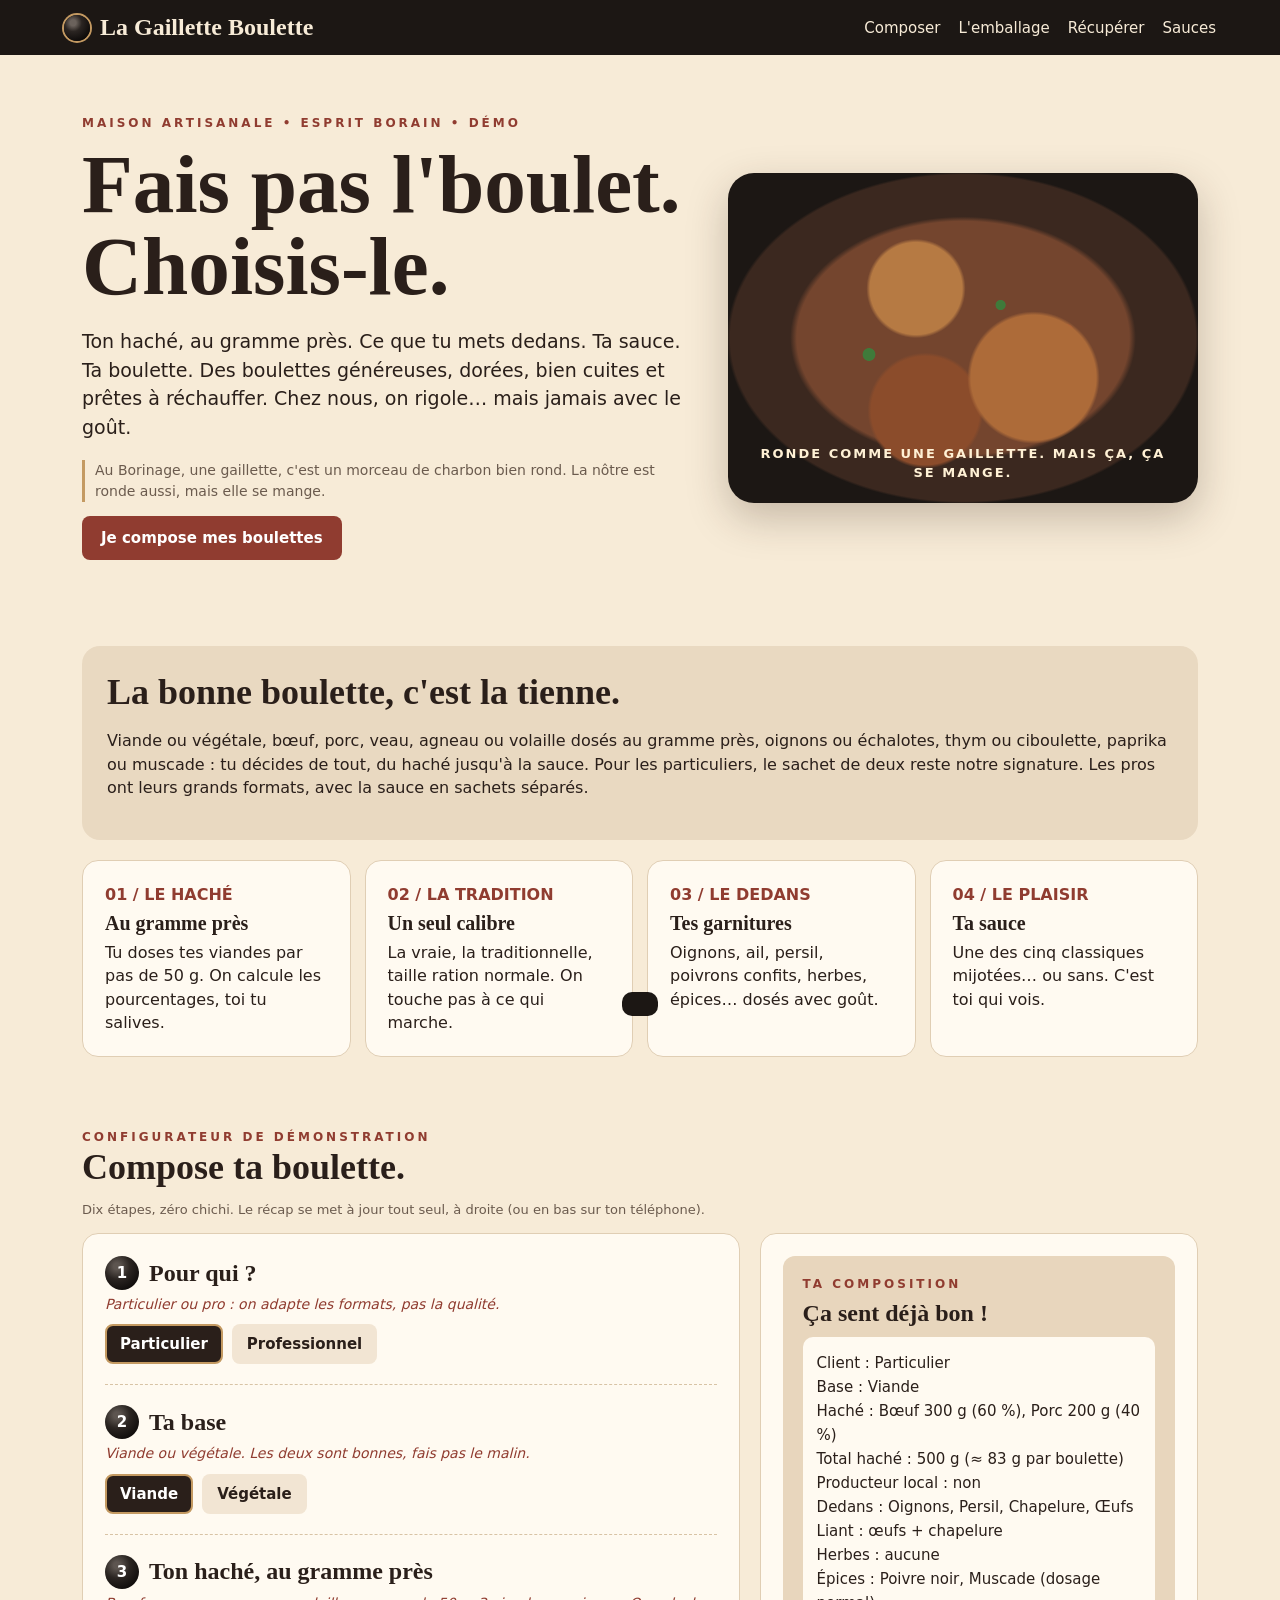
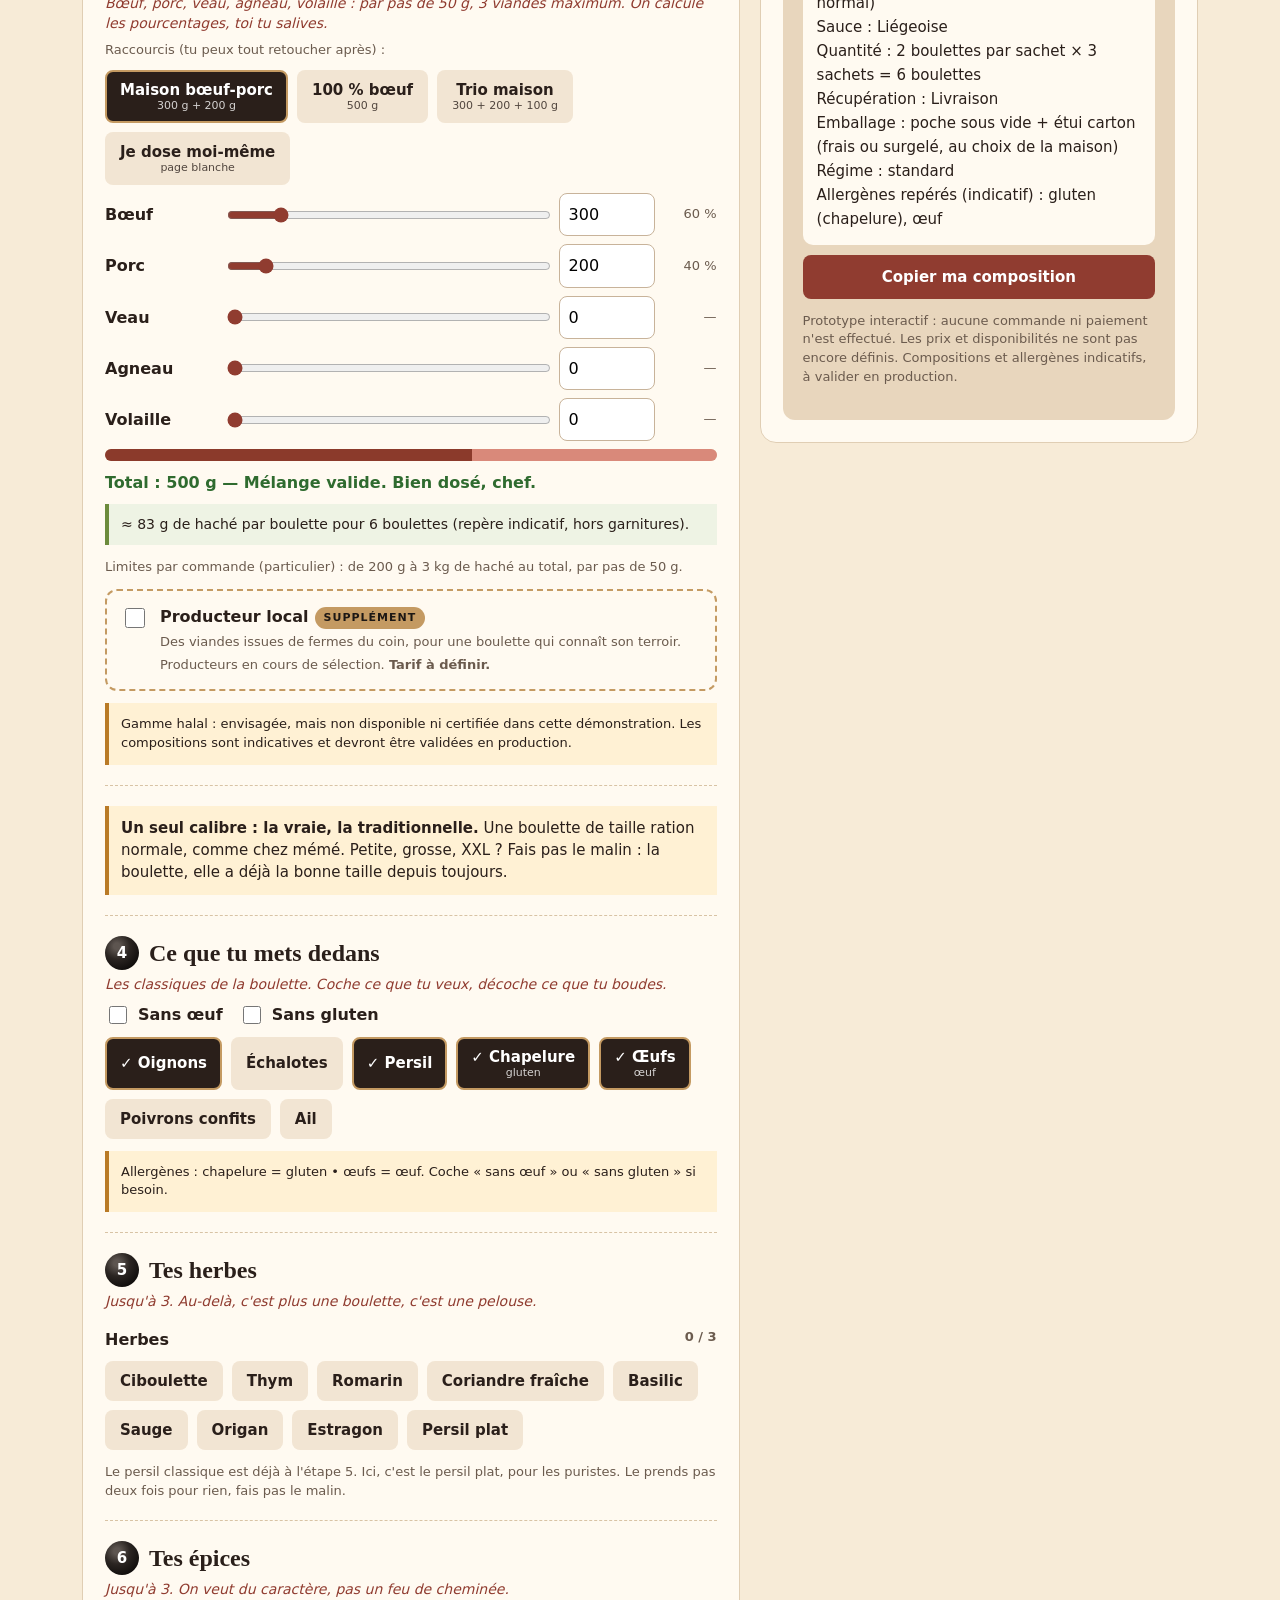
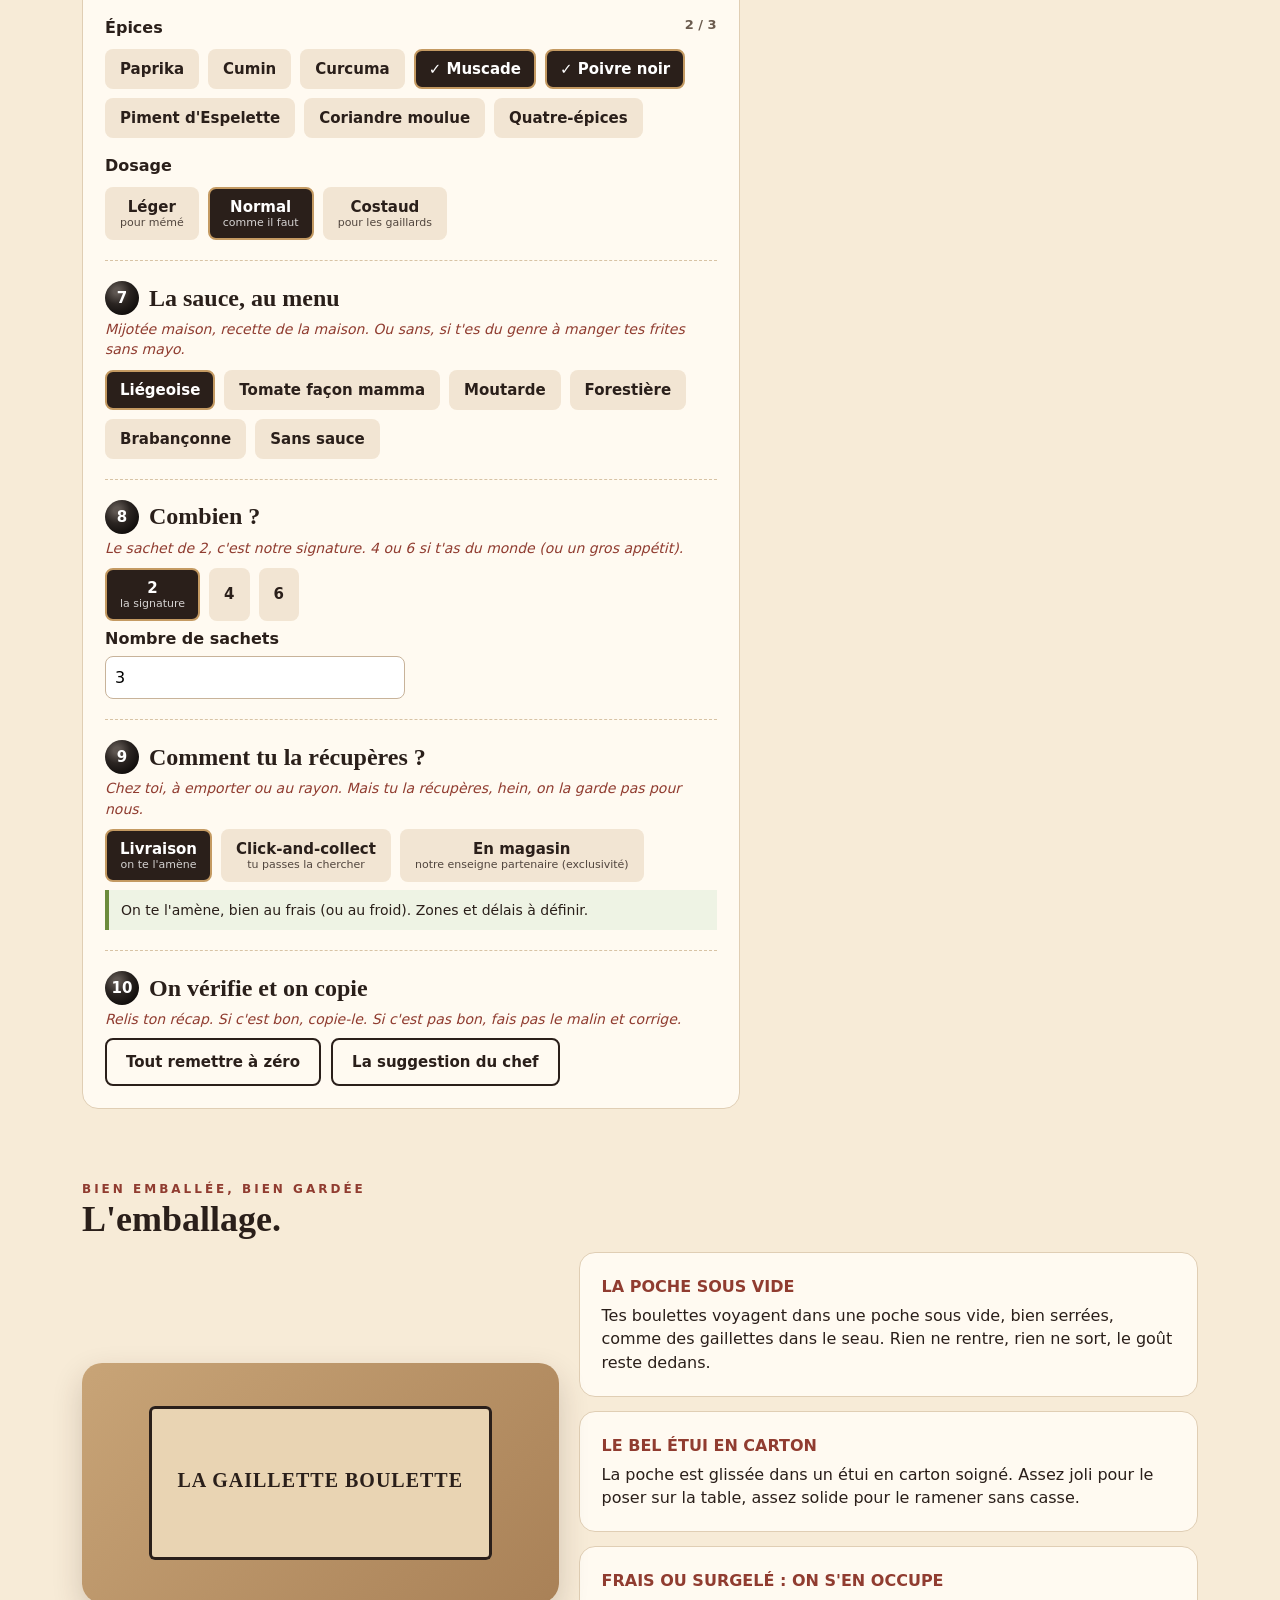
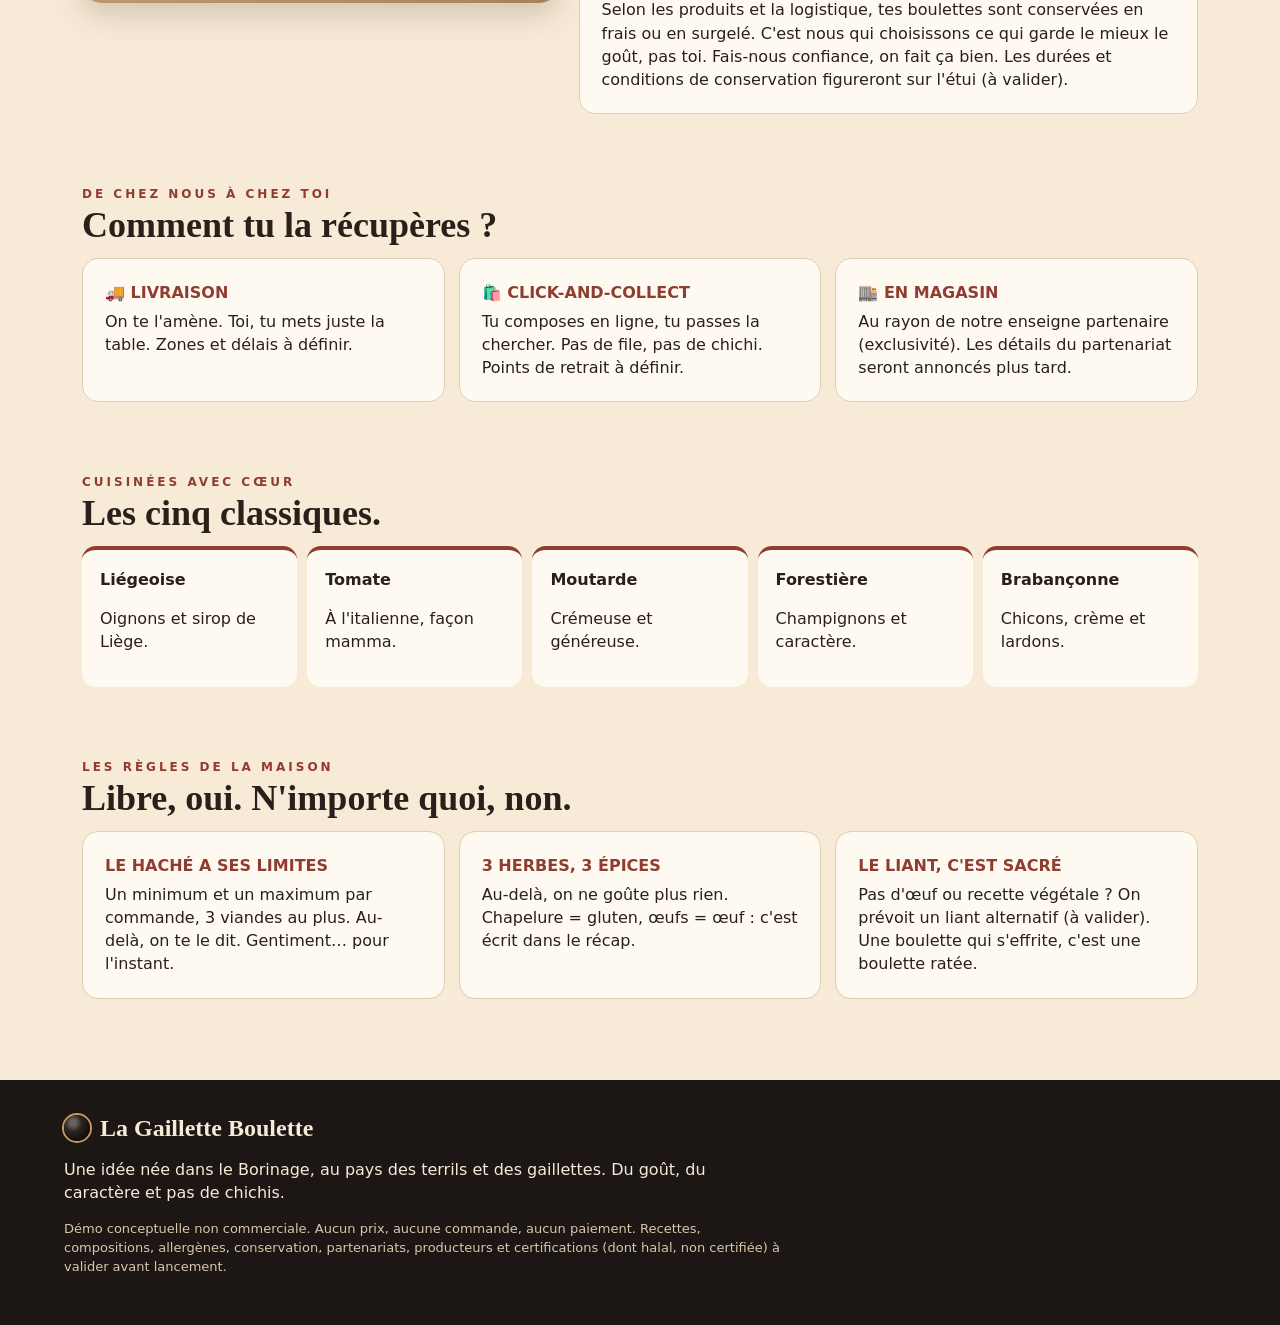
==== index.html @ 1a724abf "Démo La Gaillette Boulette" ====
<!doctype html>
<html lang="fr">
<head>
<meta charset="utf-8">
<meta name="viewport" content="width=device-width,initial-scale=1">
<title>La Gaillette Boulette — Ton haché au gramme près. Ta boulette.</title>
<meta name="description" content="Démo : boulettes façon boraine, haché dosé au gramme près, sauces maison. Prototype sans commande ni prix.">
<style>
:root{--dark:#2a1f1a;--coal:#1c1714;--cream:#f7ebd7;--red:#903c30;--gold:#c49a62;--soft:#fffaf1;--line:#e0ceb4}
*{box-sizing:border-box}
body{margin:0;background:var(--cream);color:var(--dark);font:16px/1.45 system-ui,Arial,sans-serif}
header{background:var(--coal);color:var(--cream);padding:14px 5%;display:flex;justify-content:space-between;align-items:center;gap:15px;position:sticky;top:0;z-index:10;flex-wrap:wrap}
.brand{display:flex;align-items:center;gap:10px;font:900 24px Georgia,serif;color:inherit;text-decoration:none}
.coal{width:26px;height:26px;border-radius:50%;background:radial-gradient(circle at 35% 30%,#6b625c 0 12%,#2b2522 35%,#0e0b0a 75%);box-shadow:0 0 0 2px var(--gold);flex:none}
nav a{color:inherit;text-decoration:none;margin-left:18px;font-size:15px}
nav a:hover{color:var(--gold)}
main{max-width:1160px;margin:auto;padding:0 22px}
.hero{padding:60px 0 50px;display:grid;grid-template-columns:1.3fr 1fr;gap:35px;align-items:center}
.eyebrow{text-transform:uppercase;letter-spacing:3px;color:var(--red);font-weight:800;font-size:12px}
h1{font:900 clamp(42px,6.5vw,84px)/.98 Georgia,serif;margin:12px 0 20px}
h2{font:900 36px Georgia,serif;margin:0 0 12px}
.hero p{font-size:19px;line-height:1.5}
.wink{font-size:14px!important;color:#6b5b4e;border-left:3px solid var(--gold);padding-left:10px}
.hero-art{min-height:330px;border-radius:26px;background:radial-gradient(circle at 40% 35%,#b67a43 0 13%,transparent 14%),radial-gradient(circle at 65% 62%,#ad6b39 0 17%,transparent 18%),radial-gradient(circle at 42% 72%,#8b4c2b 0 15%,transparent 16%),radial-gradient(circle at 30% 55%,#3f7a3a 0 1.6%,transparent 1.8%),radial-gradient(circle at 58% 40%,#3f7a3a 0 1.4%,transparent 1.6%),radial-gradient(circle at 72% 48%,#b8452f 0 1.8%,transparent 2%),radial-gradient(ellipse at center,#74452e 0 50%,#3b281f 52% 70%,#1c1714 71%);box-shadow:0 15px 40px #38221740;position:relative}
.hero-art:after{content:"RONDE COMME UNE GAILLETTE. MAIS ÇA, ÇA SE MANGE.";position:absolute;bottom:20px;left:20px;right:20px;text-align:center;color:#fff1d5;font-weight:900;letter-spacing:2px;font-size:13px}
button,.btn{border:0;border-radius:8px;padding:13px 19px;background:var(--red);color:#fff;font:800 15px system-ui,Arial,sans-serif;cursor:pointer}
button:hover{filter:brightness(1.1)}
button:disabled{opacity:.45;cursor:not-allowed;filter:none}
button.ghost{background:transparent;color:var(--dark);border:2px solid var(--dark)}
section{padding:36px 0}
.intro{background:#e9d9c1;border-radius:18px;padding:25px;margin-bottom:20px}
.steps{display:grid;grid-template-columns:repeat(4,1fr);gap:14px}
.step,.panel{background:var(--soft);border:1px solid var(--line);border-radius:16px;padding:22px}
.step b{color:var(--red)}
.step h3{margin:6px 0;font:800 20px Georgia,serif}
.config{display:grid;grid-template-columns:1.5fr 1fr;gap:20px;align-items:start}
.block{border-top:1px dashed #d8c3a5;padding-top:20px;margin-top:20px}
.block:first-child{border-top:0;margin-top:0;padding-top:0}
.block h3{margin:0 0 4px;font:800 24px Georgia,serif;display:flex;gap:10px;align-items:center;flex-wrap:wrap}
.num{display:inline-grid;place-items:center;width:34px;height:34px;border-radius:50%;background:radial-gradient(circle at 35% 30%,#5d5550 0 10%,#2b2522 40%,#0e0b0a 80%);color:#fff;font:900 15px system-ui;flex:none}
.tease{color:var(--red);font-style:italic;font-size:14px;margin:2px 0 8px}
.block h4{margin:16px 0 2px;font-size:16px;display:flex;justify-content:space-between;gap:10px}
.counter{font-weight:700;font-size:13px;color:#6b5b4e}
.choices{display:flex;flex-wrap:wrap;gap:9px;margin:10px 0 6px}
.choice{background:#f2e5d3;color:var(--dark);border:2px solid transparent;padding:9px 13px;font-weight:700}
.choice.selected{background:var(--dark);color:#fff;border-color:var(--gold)}
.choice.multi.selected:before{content:"✓ "}
.choice.off{opacity:.4;text-decoration:line-through}
.choice small{display:block;font-weight:500;font-size:11px;opacity:.8}
.meat{display:grid;grid-template-columns:110px 1fr 96px 52px;gap:10px;align-items:center;margin:8px 0}
.meat label{font-weight:700}
.meat input[type=range]{width:100%;accent-color:var(--red)}
.meat .pct{font-size:13px;color:#6b5b4e;text-align:right}
input[type=number],select{padding:9px;width:100%;border:1px solid #c8b39a;border-radius:8px;background:#fff;font:inherit}
.small{color:#6b5b4e;font-size:13px}
.total{font-weight:800;margin:10px 0}
.bar{display:flex;height:12px;border-radius:6px;overflow:hidden;background:#eadcc6;margin:6px 0}
.bar span{display:block;height:100%}
.ok{color:#2f6b2f}.ko{color:var(--red)}
.summary{background:#e8d6bd;border-radius:12px;padding:20px}
aside.panel{position:sticky;top:84px}
.recap{white-space:pre-line;line-height:1.6;font-size:15px;background:#fffaf1;border-radius:10px;padding:14px;margin:10px 0}
.notice{background:#fff1d4;border-left:4px solid #b97a26;padding:12px;margin-top:12px;font-size:13px}
.alert{background:#fbe3dc;border-left:4px solid var(--red);padding:10px 12px;margin:8px 0;font-size:14px}
.tip{background:#eef3e4;border-left:4px solid #6c8b3c;padding:10px 12px;margin:8px 0;font-size:14px}
.local{display:flex;gap:12px;align-items:flex-start;background:#fffaf1;border:2px dashed var(--gold);border-radius:12px;padding:14px;cursor:pointer}
.local input{width:20px;height:20px;accent-color:var(--red);margin-top:3px;flex:none}
.badge{display:inline-block;background:var(--gold);color:var(--coal);font-size:11px;font-weight:900;letter-spacing:1px;text-transform:uppercase;border-radius:20px;padding:3px 9px;margin-left:6px;vertical-align:middle}
#toast{position:fixed;left:50%;bottom:24px;transform:translateX(-50%) translateY(140px);background:var(--coal);color:var(--cream);padding:12px 18px;border-radius:10px;font-weight:700;transition:transform .25s;z-index:20;max-width:90vw;text-align:center}
#toast.show{transform:translateX(-50%) translateY(0)}
.toggles{display:flex;flex-wrap:wrap;gap:16px;margin:8px 0}
.toggles label{font-weight:600;display:flex;gap:8px;align-items:center;cursor:pointer}
.toggles input{width:18px;height:18px;accent-color:var(--red)}
.qty{display:grid;grid-template-columns:1fr 1fr;gap:12px;align-items:end}
.qty label{font-weight:700;display:block;margin-bottom:6px}
.cards3{display:grid;grid-template-columns:repeat(3,1fr);gap:14px}
.cards3 .step p{margin:6px 0 0}
.pack{display:grid;grid-template-columns:1fr 1.3fr;gap:20px;align-items:center}
.pack-art{min-height:240px;border-radius:20px;background:linear-gradient(135deg,#c8a477,#a98157);position:relative;box-shadow:0 12px 30px #38221730;overflow:hidden}
.pack-art:before{content:"";position:absolute;inset:18% 14%;background:#e9d4b3;border-radius:6px;box-shadow:inset 0 0 0 3px #2a1f1a}
.pack-art:after{content:"LA GAILLETTE BOULETTE";position:absolute;left:0;right:0;top:44%;text-align:center;font:900 20px Georgia,serif;color:#2a1f1a;letter-spacing:1px}
.sauces{display:grid;grid-template-columns:repeat(5,1fr);gap:10px}
.sauce{padding:18px;background:var(--soft);border-radius:14px;border-top:4px solid var(--red)}
footer{background:var(--coal);color:var(--cream);padding:35px 5%;margin-top:45px}
footer p{max-width:720px}
footer .small{color:#d9c7ad}
.hidden{display:none!important}
@media(max-width:900px){.steps{grid-template-columns:1fr 1fr}.cards3{grid-template-columns:1fr}}
@media(max-width:760px){.hero,.config,.pack{grid-template-columns:1fr}.hero{padding-top:30px}.hero-art{min-height:240px}.steps{grid-template-columns:1fr}.sauces{grid-template-columns:1fr 1fr}nav a{margin-left:10px;font-size:13px}.brand{font-size:19px}aside.panel{position:static}.qty{grid-template-columns:1fr}.meat{grid-template-columns:80px 1fr 82px;}.meat .pct{grid-column:2/4;text-align:left;margin-top:-6px}}
</style>
</head>
<body>
<header><a class="brand" href="#"><span class="coal" aria-hidden="true"></span>La Gaillette Boulette</a><nav><a href="#composer">Composer</a><a href="#emballage">L'emballage</a><a href="#recuperer">Récupérer</a><a href="#sauces">Sauces</a></nav></header>
<main>
<div class="hero">
  <div>
    <div class="eyebrow">Maison artisanale • Esprit borain • Démo</div>
    <h1>Fais pas l'boulet.<br>Choisis-le.</h1>
    <p>Ton haché, au gramme près. Ce que tu mets dedans. Ta sauce. Ta boulette. Des boulettes généreuses, dorées, bien cuites et prêtes à réchauffer. Chez nous, on rigole… mais jamais avec le goût.</p>
    <p class="wink">Au Borinage, une gaillette, c'est un morceau de charbon bien rond. La nôtre est ronde aussi, mais elle se mange.</p>
    <a class="btn" href="#composer" style="display:inline-block;text-decoration:none">Je compose mes boulettes</a>
  </div>
  <div class="hero-art" role="img" aria-label="Illustration stylisée de boulettes aux herbes dans une assiette"></div>
</div>

<section id="concept">
  <div class="intro">
    <h2>La bonne boulette, c'est la tienne.</h2>
    <p>Viande ou végétale, bœuf, porc, veau, agneau ou volaille dosés au gramme près, oignons ou échalotes, thym ou ciboulette, paprika ou muscade : tu décides de tout, du haché jusqu'à la sauce. Pour les particuliers, le sachet de deux reste notre signature. Les pros ont leurs grands formats, avec la sauce en sachets séparés.</p>
  </div>
  <div class="steps">
    <div class="step"><b>01 / LE HACHÉ</b><h3>Au gramme près</h3>Tu doses tes viandes par pas de 50 g. On calcule les pourcentages, toi tu salives.</div>
    <div class="step"><b>02 / LA TRADITION</b><h3>Un seul calibre</h3>La vraie, la traditionnelle, taille ration normale. On touche pas à ce qui marche.</div>
    <div class="step"><b>03 / LE DEDANS</b><h3>Tes garnitures</h3>Oignons, ail, persil, poivrons confits, herbes, épices… dosés avec goût.</div>
    <div class="step"><b>04 / LE PLAISIR</b><h3>Ta sauce</h3>Une des cinq classiques mijotées… ou sans. C'est toi qui vois.</div>
  </div>
</section>

<section id="composer">
  <div class="eyebrow">Configurateur de démonstration</div>
  <h2>Compose ta boulette.</h2>
  <p class="small">Dix étapes, zéro chichi. Le récap se met à jour tout seul, à droite (ou en bas sur ton téléphone).</p>
  <div class="config">
    <div class="panel">

      <div class="block">
        <h3><span class="num">1</span>Pour qui ?</h3>
        <p class="tease">Particulier ou pro : on adapte les formats, pas la qualité.</p>
        <div class="choices single" data-group="audience"></div>
      </div>

      <div class="block">
        <h3><span class="num">2</span>Ta base</h3>
        <p class="tease">Viande ou végétale. Les deux sont bonnes, fais pas le malin.</p>
        <div class="choices single" data-group="base"></div>
      </div>

      <div class="block">
        <h3><span class="num">3</span>Ton haché, au gramme près</h3>
        <p class="tease" id="hacheTease"></p>
        <div id="presetBox"><p class="small" style="margin:4px 0 0">Raccourcis (tu peux tout retoucher après) :</p><div class="choices single" data-group="preset"></div></div>
        <div id="meats"></div>
        <div class="bar" id="bar" aria-hidden="true"></div>
        <div class="total" id="meatTotal"></div>
        <div id="meatMsg"></div>
        <p class="small" id="limitsInfo"></p>
        <label class="local" for="local" id="localBox">
          <input type="checkbox" id="local">
          <span><b>Producteur local</b><span class="badge">supplément</span><br>
          <span class="small">Des viandes issues de fermes du coin, pour une boulette qui connaît son terroir. Producteurs en cours de sélection. <b>Tarif à définir.</b></span></span>
        </label>
        <div class="notice">Gamme halal : envisagée, mais non disponible ni certifiée dans cette démonstration. Les compositions sont indicatives et devront être validées en production.</div>
      </div>

      <div class="block">
        <div class="notice" style="font-size:15px;margin-top:0"><b>Un seul calibre : la vraie, la traditionnelle.</b> Une boulette de taille ration normale, comme chez mémé. Petite, grosse, XXL ? Fais pas le malin : la boulette, elle a déjà la bonne taille depuis toujours.</div>
      </div>

      <div class="block">
        <h3><span class="num">4</span>Ce que tu mets dedans</h3>
        <p class="tease">Les classiques de la boulette. Coche ce que tu veux, décoche ce que tu boudes.</p>
        <div class="toggles">
          <label><input type="checkbox" id="noEgg"> Sans œuf</label>
          <label><input type="checkbox" id="noGluten"> Sans gluten</label>
        </div>
        <div class="choices multi" data-group="garnish"></div>
        <div id="garnishMsg"></div>
      </div>

      <div class="block">
        <h3><span class="num">5</span>Tes herbes</h3>
        <p class="tease">Jusqu'à 3. Au-delà, c'est plus une boulette, c'est une pelouse.</p>
        <h4><span>Herbes</span><span class="counter" id="herbsCount"></span></h4>
        <div class="choices multi" data-group="herbs"></div>
        <p class="small">Le persil classique est déjà à l'étape 5. Ici, c'est le persil plat, pour les puristes. Le prends pas deux fois pour rien, fais pas le malin.</p>
        <div id="herbsMsg"></div>
      </div>

      <div class="block">
        <h3><span class="num">6</span>Tes épices</h3>
        <p class="tease">Jusqu'à 3. On veut du caractère, pas un feu de cheminée.</p>
        <h4><span>Épices</span><span class="counter" id="spicesCount"></span></h4>
        <div class="choices multi" data-group="spices"></div>
        <h4><span>Dosage</span></h4>
        <div class="choices single" data-group="dose"></div>
        <div id="spicesMsg"></div>
      </div>

      <div class="block">
        <h3><span class="num">7</span>La sauce, au menu</h3>
        <p class="tease">Mijotée maison, recette de la maison. Ou sans, si t'es du genre à manger tes frites sans mayo.</p>
        <div class="choices single" data-group="sauce"></div>
        <div id="sauceMsg"></div>
      </div>

      <div class="block">
        <h3><span class="num">8</span>Combien ?</h3>
        <p class="tease" id="qtyTease"></p>
        <div class="choices single" data-group="qty"></div>
        <div class="qty">
          <div><label for="packs" id="packsLabel">Nombre de sachets</label><input type="number" id="packs" min="1" max="50" value="3"></div>
          <div id="proSauceBox" class="hidden"><div class="toggles"><label><input type="checkbox" id="proSauce" checked> Sauce en sachets séparés</label></div></div>
        </div>
        <div id="qtyMsg"></div>
      </div>

      <div class="block">
        <h3><span class="num">9</span>Comment tu la récupères ?</h3>
        <p class="tease">Chez toi, à emporter ou au rayon. Mais tu la récupères, hein, on la garde pas pour nous.</p>
        <div class="choices single" data-group="pickup"></div>
        <div id="pickupMsg"></div>
      </div>

      <div class="block">
        <h3><span class="num">10</span>On vérifie et on copie</h3>
        <p class="tease">Relis ton récap. Si c'est bon, copie-le. Si c'est pas bon, fais pas le malin et corrige.</p>
        <div style="display:flex;gap:10px;flex-wrap:wrap">
          <button class="ghost" id="reset" type="button">Tout remettre à zéro</button>
          <button class="ghost" id="classic" type="button">La suggestion du chef</button>
        </div>
      </div>
    </div>

    <aside class="panel">
      <div class="summary">
        <div class="eyebrow">Ta composition</div>
        <h3 style="margin:6px 0 0;font:800 24px Georgia,serif" id="recapTitle">Ça sent déjà bon !</h3>
        <div class="recap" id="recap" aria-live="polite"></div>
        <div id="recapWarn"></div>
        <button id="copy" type="button" style="width:100%">Copier ma composition</button>
        <p class="small">Prototype interactif : aucune commande ni paiement n'est effectué. Les prix et disponibilités ne sont pas encore définis. Compositions et allergènes indicatifs, à valider en production.</p>
      </div>
    </aside>
  </div>
</section>

<section id="emballage">
  <div class="eyebrow">Bien emballée, bien gardée</div>
  <h2>L'emballage.</h2>
  <div class="pack">
    <div class="pack-art" role="img" aria-label="Illustration d'un étui en carton La Gaillette Boulette"></div>
    <div class="cards3" style="grid-template-columns:1fr">
      <div class="step"><b>LA POCHE SOUS VIDE</b><p>Tes boulettes voyagent dans une poche sous vide, bien serrées, comme des gaillettes dans le seau. Rien ne rentre, rien ne sort, le goût reste dedans.</p></div>
      <div class="step"><b>LE BEL ÉTUI EN CARTON</b><p>La poche est glissée dans un étui en carton soigné. Assez joli pour le poser sur la table, assez solide pour le ramener sans casse.</p></div>
      <div class="step"><b>FRAIS OU SURGELÉ : ON S'EN OCCUPE</b><p>Selon les produits et la logistique, tes boulettes sont conservées en frais ou en surgelé. C'est nous qui choisissons ce qui garde le mieux le goût, pas toi. Fais-nous confiance, on fait ça bien. Les durées et conditions de conservation figureront sur l'étui (à valider).</p></div>
    </div>
  </div>
</section>

<section id="recuperer">
  <div class="eyebrow">De chez nous à chez toi</div>
  <h2>Comment tu la récupères ?</h2>
  <div class="cards3">
    <div class="step"><b>🚚 LIVRAISON</b><p>On te l'amène. Toi, tu mets juste la table. Zones et délais à définir.</p></div>
    <div class="step"><b>🛍️ CLICK-AND-COLLECT</b><p>Tu composes en ligne, tu passes la chercher. Pas de file, pas de chichi. Points de retrait à définir.</p></div>
    <div class="step"><b>🏬 EN MAGASIN</b><p>Au rayon de notre enseigne partenaire (exclusivité). Les détails du partenariat seront annoncés plus tard.</p></div>
  </div>
</section>

<section id="sauces">
  <div class="eyebrow">Cuisinées avec cœur</div>
  <h2>Les cinq classiques.</h2>
  <div class="sauces">
    <div class="sauce"><b>Liégeoise</b><p>Oignons et sirop de Liège.</p></div>
    <div class="sauce"><b>Tomate</b><p>À l'italienne, façon mamma.</p></div>
    <div class="sauce"><b>Moutarde</b><p>Crémeuse et généreuse.</p></div>
    <div class="sauce"><b>Forestière</b><p>Champignons et caractère.</p></div>
    <div class="sauce"><b>Brabançonne</b><p>Chicons, crème et lardons.</p></div>
  </div>
</section>

<section id="regles">
  <div class="eyebrow">Les règles de la maison</div>
  <h2>Libre, oui. N'importe quoi, non.</h2>
  <div class="cards3">
    <div class="step"><b>LE HACHÉ A SES LIMITES</b><p>Un minimum et un maximum par commande, 3 viandes au plus. Au-delà, on te le dit. Gentiment… pour l'instant.</p></div>
    <div class="step"><b>3 HERBES, 3 ÉPICES</b><p>Au-delà, on ne goûte plus rien. Chapelure = gluten, œufs = œuf : c'est écrit dans le récap.</p></div>
    <div class="step"><b>LE LIANT, C'EST SACRÉ</b><p>Pas d'œuf ou recette végétale ? On prévoit un liant alternatif (à valider). Une boulette qui s'effrite, c'est une boulette ratée.</p></div>
  </div>
</section>
</main>

<footer>
  <div class="brand"><span class="coal" aria-hidden="true"></span>La Gaillette Boulette</div>
  <p>Une idée née dans le Borinage, au pays des terrils et des gaillettes. Du goût, du caractère et pas de chichis.</p>
  <p class="small">Démo conceptuelle non commerciale. Aucun prix, aucune commande, aucun paiement. Recettes, compositions, allergènes, conservation, partenariats, producteurs et certifications (dont halal, non certifiée) à valider avant lancement.</p>
</footer>
<div id="toast" role="status"></div>

<script>
(function(){
"use strict";
var MAX_HERBS=3,MAX_SPICES=3,MAX_MEATS=3,STEP=50;
var LIMITS={Particulier:{min:200,max:3000,slider:2000},Professionnel:{min:1000,max:20000,slider:10000}};
var MEATS=[{k:"Bœuf",c:"#8b3a2b"},{k:"Porc",c:"#d9897a"},{k:"Veau",c:"#c9a27e"},{k:"Agneau",c:"#7a4b3a"},{k:"Volaille",c:"#e8c27a"}];
var VEGE=[{k:"Mélange végétal maison",c:"#6c8b3c"}];
var OPTIONS={
  audience:[{v:"Particulier"},{v:"Professionnel"}],
  base:[{v:"Viande"},{v:"Végétale"}],
  preset:[{v:"Maison bœuf-porc",s:"300 g + 200 g"},{v:"100 % bœuf",s:"500 g"},{v:"Trio maison",s:"300 + 200 + 100 g"},{v:"Je dose moi-même",s:"page blanche"}],
  garnish:[{v:"Oignons"},{v:"Échalotes"},{v:"Persil"},{v:"Chapelure",s:"gluten"},{v:"Œufs",s:"œuf"},{v:"Poivrons confits"},{v:"Ail"}],
  herbs:[{v:"Ciboulette"},{v:"Thym"},{v:"Romarin"},{v:"Coriandre fraîche"},{v:"Basilic"},{v:"Sauge"},{v:"Origan"},{v:"Estragon"},{v:"Persil plat"}],
  spices:[{v:"Paprika"},{v:"Cumin"},{v:"Curcuma"},{v:"Muscade"},{v:"Poivre noir"},{v:"Piment d'Espelette"},{v:"Coriandre moulue"},{v:"Quatre-épices"}],
  dose:[{v:"Léger",s:"pour mémé"},{v:"Normal",s:"comme il faut"},{v:"Costaud",s:"pour les gaillards"}],
  sauce:[{v:"Liégeoise"},{v:"Tomate façon mamma"},{v:"Moutarde"},{v:"Forestière"},{v:"Brabançonne"},{v:"Sans sauce"}],
  qtyParticulier:[{v:"2",s:"la signature"},{v:"4"},{v:"6"}],
  qtyProfessionnel:[{v:"20"},{v:"50"},{v:"100"}],
  pickup:[{v:"Livraison",s:"on te l'amène"},{v:"Click-and-collect",s:"tu passes la chercher"},{v:"En magasin",s:"notre enseigne partenaire (exclusivité)"}]
};
var PRESETS={"Maison bœuf-porc":{"Bœuf":300,"Porc":200},"100 % bœuf":{"Bœuf":500},"Trio maison":{"Bœuf":300,"Porc":200,"Volaille":100},"Je dose moi-même":{}};
var DEFAULTS={audience:"Particulier",base:"Viande",preset:"Maison bœuf-porc",dose:"Normal",sauce:"Liégeoise",qty:"2",pickup:"Livraison",
  garnish:["Oignons","Persil","Chapelure","Œufs"],herbs:[],spices:["Poivre noir","Muscade"]};
var CHEF={preset:"Trio maison",grams:{"Bœuf":300,"Porc":200,"Volaille":100},garnish:["Oignons","Persil","Chapelure","Œufs","Ail"],herbs:["Thym"],spices:["Poivre noir","Muscade"],dose:"Normal",sauce:"Liégeoise"};
var state;
function clone(o){return JSON.parse(JSON.stringify(o));}
function $(id){return document.getElementById(id);}
function box(g){return document.querySelector('[data-group="'+g+'"]');}
function esc(s){return String(s).replace(/[&<>"]/g,function(c){return {"&":"&amp;","<":"&lt;",">":"&gt;",'"':"&quot;"}[c];});}
function fmt(g){return g>=1000?(g/1000).toLocaleString("fr-BE",{maximumFractionDigits:2})+" kg":g+" g";}
function div(cls,txt){return '<div class="'+cls+'">'+esc(txt)+"</div>";}
var toastTimer;
function toast(msg){var t=$("toast");t.textContent=msg;t.classList.add("show");clearTimeout(toastTimer);toastTimer=setTimeout(function(){t.classList.remove("show");},2600);}

function meatList(){return state.base==="Végétale"?VEGE:MEATS;}
function lim(){return LIMITS[state.audience];}
function listFor(g){
  if(g==="qty")return state.audience==="Professionnel"?OPTIONS.qtyProfessionnel:OPTIONS.qtyParticulier;
  return OPTIONS[g];
}
function isOff(g,v){
  if(g!=="garnish")return false;
  if(v==="Œufs"&&(state.noEgg||state.base==="Végétale"))return true;
  if(v==="Chapelure"&&state.noGluten)return true;
  return false;
}
function render(g){
  var el=box(g),multi=el.classList.contains("multi"),html="";
  listFor(g).forEach(function(o){
    var sel=multi?state[g].indexOf(o.v)>-1:state[g]===o.v,off=isOff(g,o.v);
    html+='<button type="button" class="choice'+(multi?" multi":"")+(sel?" selected":"")+(off?" off":"")+'" data-value="'+esc(o.v)+'" aria-pressed="'+sel+'">'+esc(o.v)+(o.s?"<small>"+esc(o.s)+"</small>":"")+"</button>";
  });
  el.innerHTML=html;
}
function renderAll(){["audience","base","preset","garnish","herbs","spices","dose","sauce","qty","pickup"].forEach(render);}
function removeFrom(g,v){var i=state[g].indexOf(v);if(i>-1)state[g].splice(i,1);}

function buildMeats(){
  var wrap=$("meats");wrap.innerHTML="";
  var L=lim();
  meatList().forEach(function(m,i){
    var v=state.grams[m.k]||0;
    var d=document.createElement("div");d.className="meat";
    d.innerHTML='<label for="r'+i+'">'+esc(m.k==="Mélange végétal maison"?"Végétal":m.k)+'</label>'+
      '<input type="range" id="r'+i+'" min="0" max="'+Math.max(L.slider,v)+'" step="'+STEP+'" value="'+v+'" aria-label="Grammes de '+esc(m.k)+'">'+
      '<input type="number" id="n'+i+'" min="0" max="'+L.max+'" step="'+STEP+'" value="'+v+'" aria-label="Grammes de '+esc(m.k)+' (saisie)">'+
      '<span class="pct" id="p'+i+'"></span>';
    wrap.appendChild(d);
    function set(val,fromNum){
      val=Math.max(0,Math.round((Number(val)||0)/STEP)*STEP);
      if(val>L.max){val=L.max;toast("Plus de "+fmt(L.max)+" d'une seule viande ? Même un mineur de fond n'en mange pas autant.");}
      state.grams[m.k]=val;state.preset="Je dose moi-même";
      var r=d.querySelector('input[type=range]');if(val>Number(r.max))r.max=val;r.value=val;
      if(!fromNum)d.querySelector('input[type=number]').value=val;
      update();
    }
    d.querySelector('input[type=range]').addEventListener("input",function(e){set(e.target.value,false);});
    d.querySelector('input[type=number]').addEventListener("change",function(e){set(e.target.value,false);});
    d.querySelector('input[type=number]').addEventListener("input",function(e){if(e.target.value!=="")set(e.target.value,true);});
  });
}
function meatInfo(){
  var list=meatList(),L=lim();
  var c=list.map(function(m){return {k:m.k,c:m.c,g:state.grams[m.k]||0};}).filter(function(x){return x.g>0;});
  var total=c.reduce(function(s,x){return s+x.g;},0);
  c.forEach(function(x){x.p=total?Math.round(x.g*1000/total)/10:0;});
  var msg,ok=false;
  if(total===0)msg="Zéro gramme ? C'est une boulette invisible, ça. Mets un peu de haché, fais pas le malin.";
  else if(c.length>MAX_MEATS)msg=c.length+" viandes ? C'est une boulette, pas un barbecue de ducasse. "+MAX_MEATS+" maximum.";
  else if(total<L.min)msg="Total "+fmt(total)+" : il faut au moins "+fmt(L.min)+" par commande. On allume pas le four pour trois miettes.";
  else if(total>L.max)msg="Total "+fmt(total)+" : on s'arrête à "+fmt(L.max)+" par commande"+(state.audience==="Particulier"?". Au-delà, t'es pro ou t'as invité tout le coron ?":". Pour plus, on en parle entre pros.");
  else {ok=true;msg="Mélange valide. Bien dosé, chef.";}
  return {c:c,total:total,ok:ok,msg:msg};
}

function onChoice(g,v){
  var el=box(g);
  if(el.classList.contains("multi")){
    var arr=state[g],i=arr.indexOf(v);
    if(i>-1){arr.splice(i,1);}
    else{
      if(isOff(g,v)){
        if(v==="Œufs"&&state.base==="Végétale")toast("Des œufs dans une boulette végétale ? Fais pas le malin.");
        else if(v==="Œufs")toast("T'as coché « sans œuf ». Faudrait savoir, fieu.");
        else toast("T'as coché « sans gluten ». La chapelure reste au placard.");
        return;
      }
      if(g==="herbs"&&arr.length>=MAX_HERBS){toast("Trois herbes max. C'est une boulette, pas un potager.");return;}
      if(g==="spices"&&arr.length>=MAX_SPICES){toast("Trois épices max. Tu veux goûter la viande ou juste transpirer ?");return;}
      arr.push(v);
    }
    update();return;
  }
  state[g]=v;
  if(g==="preset"){state.grams=clone(PRESETS[v]);if(state.audience==="Professionnel")scaleGrams(10);buildMeats();}
  if(g==="base"){
    if(v==="Végétale"){state.grams={"Mélange végétal maison":state.audience==="Professionnel"?5000:500};removeFrom("garnish","Œufs");}
    else{state.preset="Maison bœuf-porc";state.grams=clone(PRESETS["Maison bœuf-porc"]);if(state.audience==="Professionnel")scaleGrams(10);}
    buildMeats();
  }
  if(g==="audience"){
    var pro=v==="Professionnel";
    state.qty=pro?"50":"2";state.packs=pro?1:3;$("packs").value=state.packs;
    scaleGrams(pro?10:0.1);buildMeats();
    toast(pro?"Mode pro : formats et quantités de haché multipliés par 10.":"Retour en mode particulier : on redivise tout par 10.");
  }
  update();
}
function scaleGrams(f){for(var k in state.grams){state.grams[k]=Math.max(0,Math.round(state.grams[k]*f/STEP)*STEP);}}

function update(){
  if(state.noEgg||state.base==="Végétale")removeFrom("garnish","Œufs");
  if(state.noGluten)removeFrom("garnish","Chapelure");
  renderAll();
  var L=lim(),pro=state.audience==="Professionnel",vege=state.base==="Végétale";

  // Haché
  $("presetBox").classList.toggle("hidden",vege);
  if(vege&&state.local){state.local=false;$("local").checked=false;}
  $("localBox").classList.toggle("hidden",vege);
  $("hacheTease").textContent=vege?"Une seule recette végétale pour l'instant. Tu doses la quantité, nous la recette. Elle est bonne, promis, même ton tonton l'a mangée.":"Bœuf, porc, veau, agneau, volaille : par pas de 50 g, 3 viandes maximum. On calcule les pourcentages, toi tu salives.";
  $("limitsInfo").textContent="Limites par commande ("+state.audience.toLowerCase()+") : de "+fmt(L.min)+" à "+fmt(L.max)+" de haché au total, par pas de "+STEP+" g.";
  var mi=meatInfo();
  meatList().forEach(function(m,i){var x=mi.c.filter(function(y){return y.k===m.k;})[0];$("p"+i).textContent=x?x.p.toLocaleString("fr-BE")+" %":"—";});
  $("bar").innerHTML=mi.c.map(function(x){return '<span title="'+esc(x.k)+'" style="width:'+x.p+'%;background:'+x.c+'"></span>';}).join("");
  $("meatTotal").innerHTML='<span class="'+(mi.ok?"ok":"ko")+'">Total : '+fmt(mi.total)+" — "+esc(mi.msg)+"</span>";

  // Quantity & grams per boulette
  var packs=Math.max(1,Math.min(50,Math.floor(Number(state.packs)||1)));
  var count=Number(state.qty)*packs;
  var per=count?Math.round(mi.total/count):0;
  var mm="";
  if(mi.total>0&&per<25)mm+=div("alert","≈ "+per+" g de haché par boulette : c'est une boulette ou un petit pois ? Ajoute du haché ou réduis la quantité.");
  else if(per>250)mm+=div("alert","≈ "+per+" g par boulette : là, c'est plus une boulette, c'est un terril. Réduis le haché ou augmente la quantité.");
  else if(mi.total>0)mm+=div("tip","≈ "+per+" g de haché par boulette pour "+count+" boulettes (repère indicatif, hors garnitures).");
  $("meatMsg").innerHTML=mm;

  // Garnish
  var g=state.garnish,gm="";
  var liantAlt=vege||g.indexOf("Œufs")<0;
  if(vege)gm+=div("tip","Recette végétale = sans œuf. On passe sur un liant végétal (nature à valider en production).");
  else if(g.indexOf("Œufs")<0)gm+=div("tip","Sans œuf, ta boulette risque de se faire la malle dans la poêle. On prévoit un liant alternatif (à valider en production).");
  if(state.noGluten)gm+=div("tip","Sans gluten : pas de chapelure classique. Une alternative sans gluten est à valider. Pense aussi à la sauce, on vérifie tout avant lancement.");
  if(g.indexOf("Oignons")>-1&&g.indexOf("Échalotes")>-1)gm+=div("tip","Oignons ET échalotes ? T'aimes quand ça pleure, toi. Va pour les deux.");
  if(g.length===0)gm+=div("alert","Rien dedans ? Une boulette toute nue… C'est permis, mais t'es sûr de toi ?");
  if(g.indexOf("Chapelure")>-1||g.indexOf("Œufs")>-1)gm+=div("notice","Allergènes : "+[g.indexOf("Chapelure")>-1?"chapelure = gluten":"",g.indexOf("Œufs")>-1?"œufs = œuf":""].filter(Boolean).join(" • ")+". Coche « sans œuf » ou « sans gluten » si besoin.");
  $("garnishMsg").innerHTML=gm;

  // Herbs / spices
  $("herbsCount").textContent=state.herbs.length+" / "+MAX_HERBS;
  $("spicesCount").textContent=state.spices.length+" / "+MAX_SPICES;
  var hm="";
  if(state.herbs.indexOf("Persil plat")>-1&&g.indexOf("Persil")>-1)hm+=div("tip","Persil ET persil plat ? T'es un vrai fan. On note, mais fais pas le malin.");
  if(state.herbs.length===MAX_HERBS)hm+=div("tip","C'est complet. Pour en changer une, décoche d'abord.");
  $("herbsMsg").innerHTML=hm;
  var sm="";
  if(state.spices.length===MAX_SPICES)sm+=div("tip","Trois épices, c'est le plafond. Décoche pour échanger.");
  if(state.spices.indexOf("Piment d'Espelette")>-1&&state.dose==="Costaud")sm+=div("alert","Espelette + dosage costaud : prévois une bière à côté. Ou deux.");
  if(state.spices.length===0)sm+=div("tip","Zéro épice ? Même pas un tour de poivre ? Bon, c'est toi le patron.");
  $("spicesMsg").innerHTML=sm;

  // Sauce
  $("sauceMsg").innerHTML=state.sauce==="Sans sauce"?div("tip","Sans sauce ? Courageux. Ou t'as déjà ta propre sauce à la maison, on juge pas."):(vege&&state.sauce==="Brabançonne")?div("alert","Boulette végétale + Brabançonne (avec lardons) ? Fais pas le malin. Une version végétale de la sauce reste à valider."):"";

  // Quantity
  $("qtyTease").textContent=pro?"Formats pros : 20, 50 ou 100 boulettes par lot. La sauce voyage à part, en sachets séparés.":"Le sachet de 2, c'est notre signature. 4 ou 6 si t'as du monde (ou un gros appétit).";
  $("packsLabel").textContent=pro?"Nombre de lots":"Nombre de sachets";
  $("proSauceBox").classList.toggle("hidden",!pro||state.sauce==="Sans sauce");
  $("qtyMsg").innerHTML=(!pro&&count>=30)?div("tip",count+" boulettes en particulier ? Soit c'est la fête, soit t'es pro et tu le dis pas."):"";

  // Pickup
  var pmsg={"Livraison":"On te l'amène, bien au frais (ou au froid). Zones et délais à définir.","Click-and-collect":"Tu composes, tu passes, tu repars. Points de retrait à définir.","En magasin":"Au rayon de notre enseigne partenaire (exclusivité). Attention : en magasin, ce sera surtout nos recettes à nous. Le sur-mesure complet, c'est plutôt en ligne (à valider)."};
  $("pickupMsg").innerHTML=div("tip",pmsg[state.pickup]);

  // Recap
  var hache=mi.c.length?mi.c.map(function(x){return x.k+" "+fmt(x.g)+" ("+x.p.toLocaleString("fr-BE")+" %)";}).join(", "):"rien du tout";
  var allergens=[];
  if(g.indexOf("Chapelure")>-1)allergens.push("gluten (chapelure)");
  if(g.indexOf("Œufs")>-1)allergens.push("œuf");
  if(state.sauce==="Moutarde")allergens.push("moutarde, lait probable (sauce crémeuse)");
  if(state.sauce==="Brabançonne")allergens.push("lait (crème)");
  if(vege&&state.sauce==="Brabançonne")allergens.push("⚠ sauce avec lardons, non végétale");
  var lines=[
    "Client : "+state.audience,
    "Base : "+state.base,
    "Haché : "+hache,
    "Total haché : "+fmt(mi.total)+" (≈ "+per+" g par boulette)",
    "Producteur local : "+(state.local?"oui — supplément, tarif à définir":"non"),
    "Dedans : "+(g.length?g.join(", "):"rien (boulette nature)"),
    "Liant : "+(liantAlt?"alternatif"+(vege?" végétal":"")+" (à valider)":"œufs"+(g.indexOf("Chapelure")>-1?" + chapelure":"")),
    "Herbes : "+(state.herbs.length?state.herbs.join(", "):"aucune"),
    "Épices : "+(state.spices.length?state.spices.join(", ")+" (dosage "+state.dose.toLowerCase()+")":"aucune"),
    "Sauce : "+state.sauce+(pro&&state.sauce!=="Sans sauce"?(state.proSauce?" — en sachets séparés":" — incluse"):""),
    "Quantité : "+state.qty+" boulettes par "+(pro?"lot":"sachet")+" × "+packs+" "+(pro?"lot":"sachet")+(packs>1?"s":"")+" = "+count+" boulettes",
    "Récupération : "+(state.pickup==="En magasin"?"en magasin, chez notre enseigne partenaire (exclusivité)":state.pickup),
    "Emballage : poche sous vide + étui carton (frais ou surgelé, au choix de la maison)",
    "Régime : "+([state.noEgg||vege?"sans œuf":"",state.noGluten?"sans gluten (à valider, sauce comprise)":""].filter(Boolean).join(", ")||"standard"),
    "Allergènes repérés (indicatif) : "+(allergens.length?allergens.join(", "):"aucun repéré dans tes choix — à confirmer en production")
  ];
  var valid=mi.ok;
  if(!valid)lines.push("⚠ Haché à corriger");
  var txt=lines.join("\n");
  $("recap").textContent=txt;
  $("recapTitle").textContent=valid?"Ça sent déjà bon !":"Euh… on y est presque.";
  $("recapWarn").innerHTML=valid?"":div("alert",mi.msg);
  $("copy").disabled=!valid;
  return txt;
}

function reset(preset){
  state=clone(DEFAULTS);
  state.grams=clone(PRESETS["Maison bœuf-porc"]);state.packs=3;state.noEgg=false;state.noGluten=false;state.proSauce=true;state.local=false;
  if(preset){for(var k in preset)state[k]=clone(preset[k]);}
  $("noEgg").checked=false;$("noGluten").checked=false;$("proSauce").checked=true;$("local").checked=false;$("packs").value=state.packs;
  buildMeats();update();
}

document.addEventListener("click",function(e){
  var b=e.target.closest(".choice");if(!b)return;
  var g=b.parentElement.getAttribute("data-group");if(g)onChoice(g,b.getAttribute("data-value"));
});
$("noEgg").addEventListener("change",function(e){state.noEgg=e.target.checked;if(state.noEgg)toast("Sans œuf, noté. On s'occupe du liant.");update();});
$("noGluten").addEventListener("change",function(e){state.noGluten=e.target.checked;if(state.noGluten)toast("Sans gluten, noté. La chapelure prend congé.");update();});
$("proSauce").addEventListener("change",function(e){state.proSauce=e.target.checked;update();});
$("local").addEventListener("change",function(e){state.local=e.target.checked;if(state.local)toast("Producteur local, bon choix. Le tarif ? À définir, fais pas le pressé.");update();});
$("packs").addEventListener("input",function(e){state.packs=e.target.value;update();});
$("reset").addEventListener("click",function(){reset();toast("On efface tout et on recommence. Sans rancune.");});
$("classic").addEventListener("click",function(){reset(CHEF);toast("La suggestion du chef. Tu peux toujours bidouiller, va.");});
$("copy").addEventListener("click",function(){
  var t="LA GAILLETTE BOULETTE — Ma composition (démo, sans commande)\n"+update();
  function fallback(){window.prompt("Copie ta composition :",t);}
  if(navigator.clipboard&&navigator.clipboard.writeText){navigator.clipboard.writeText(t).then(function(){toast("Composition copiée ! Plus qu'à la coller où tu veux.");},fallback);}
  else fallback();
});
reset();
window.__gaillette={state:function(){return state;},recap:update};
})();
</script>
</body>
</html>
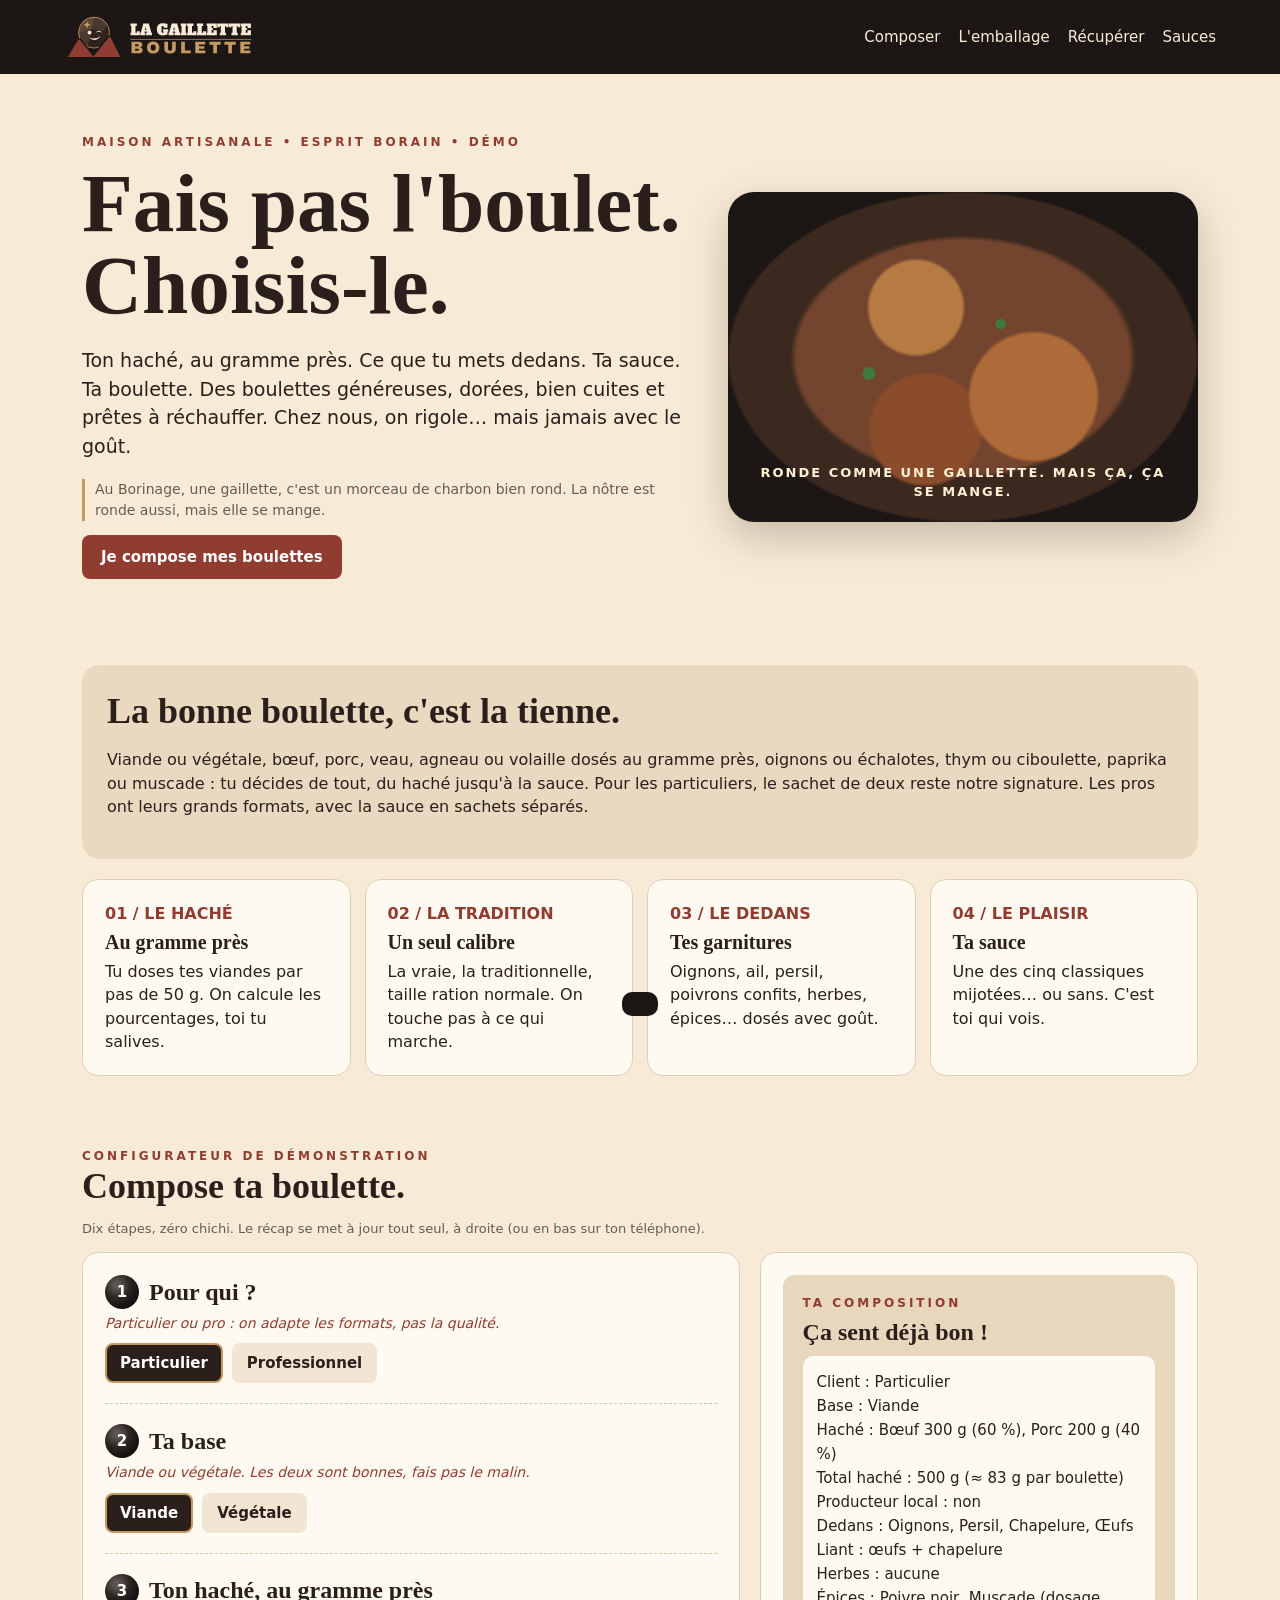
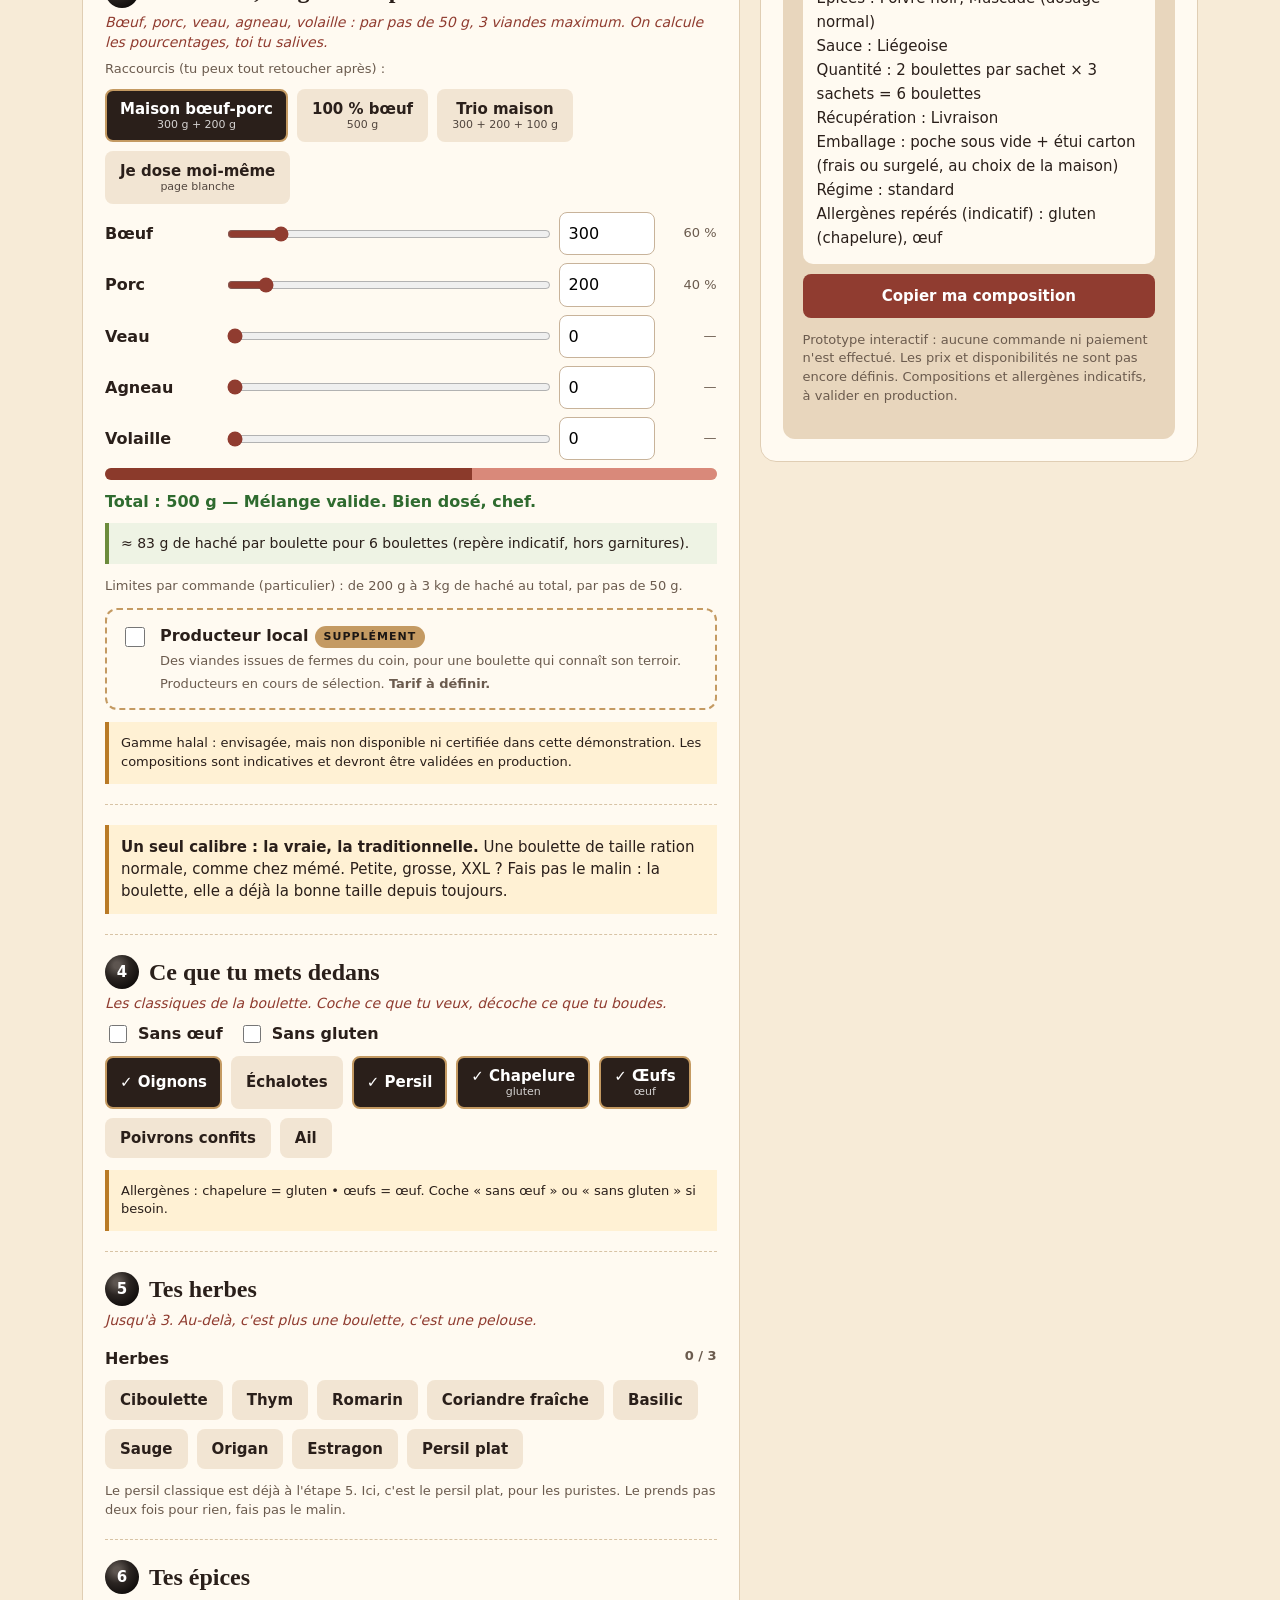
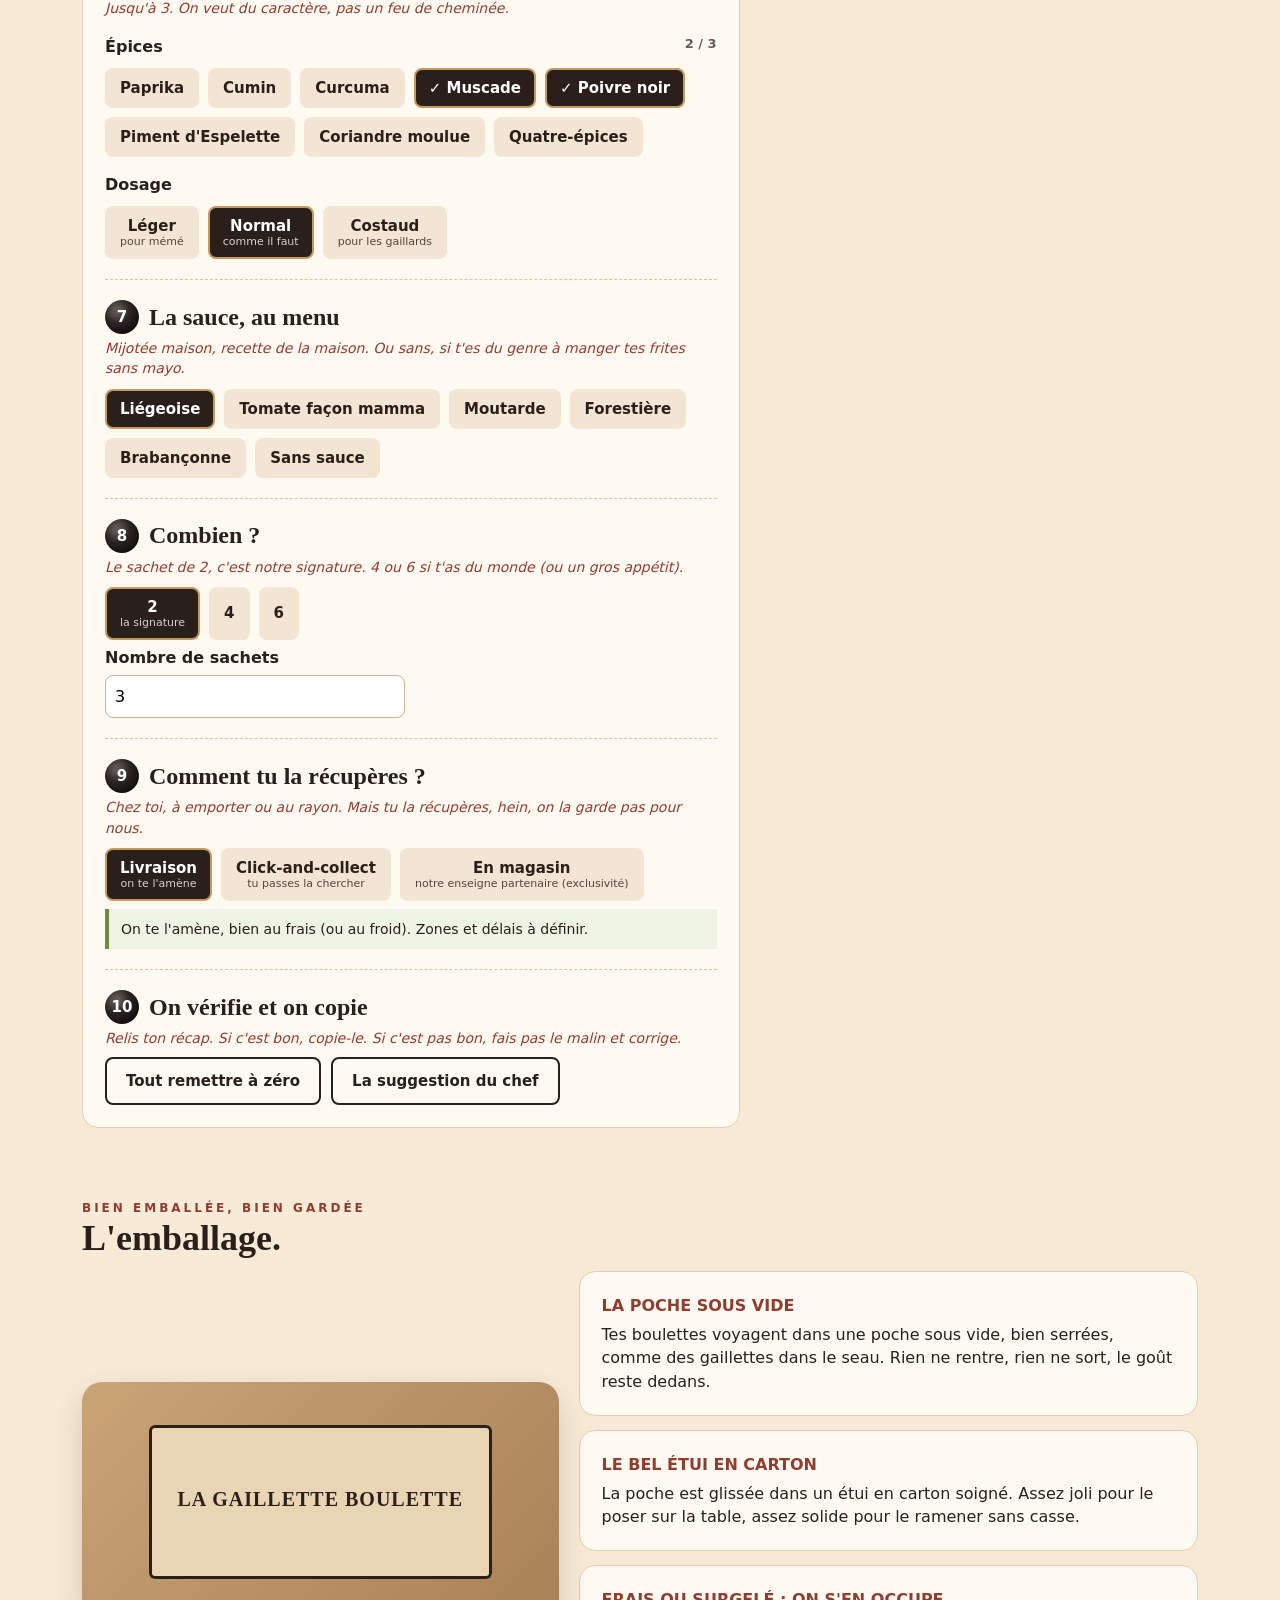
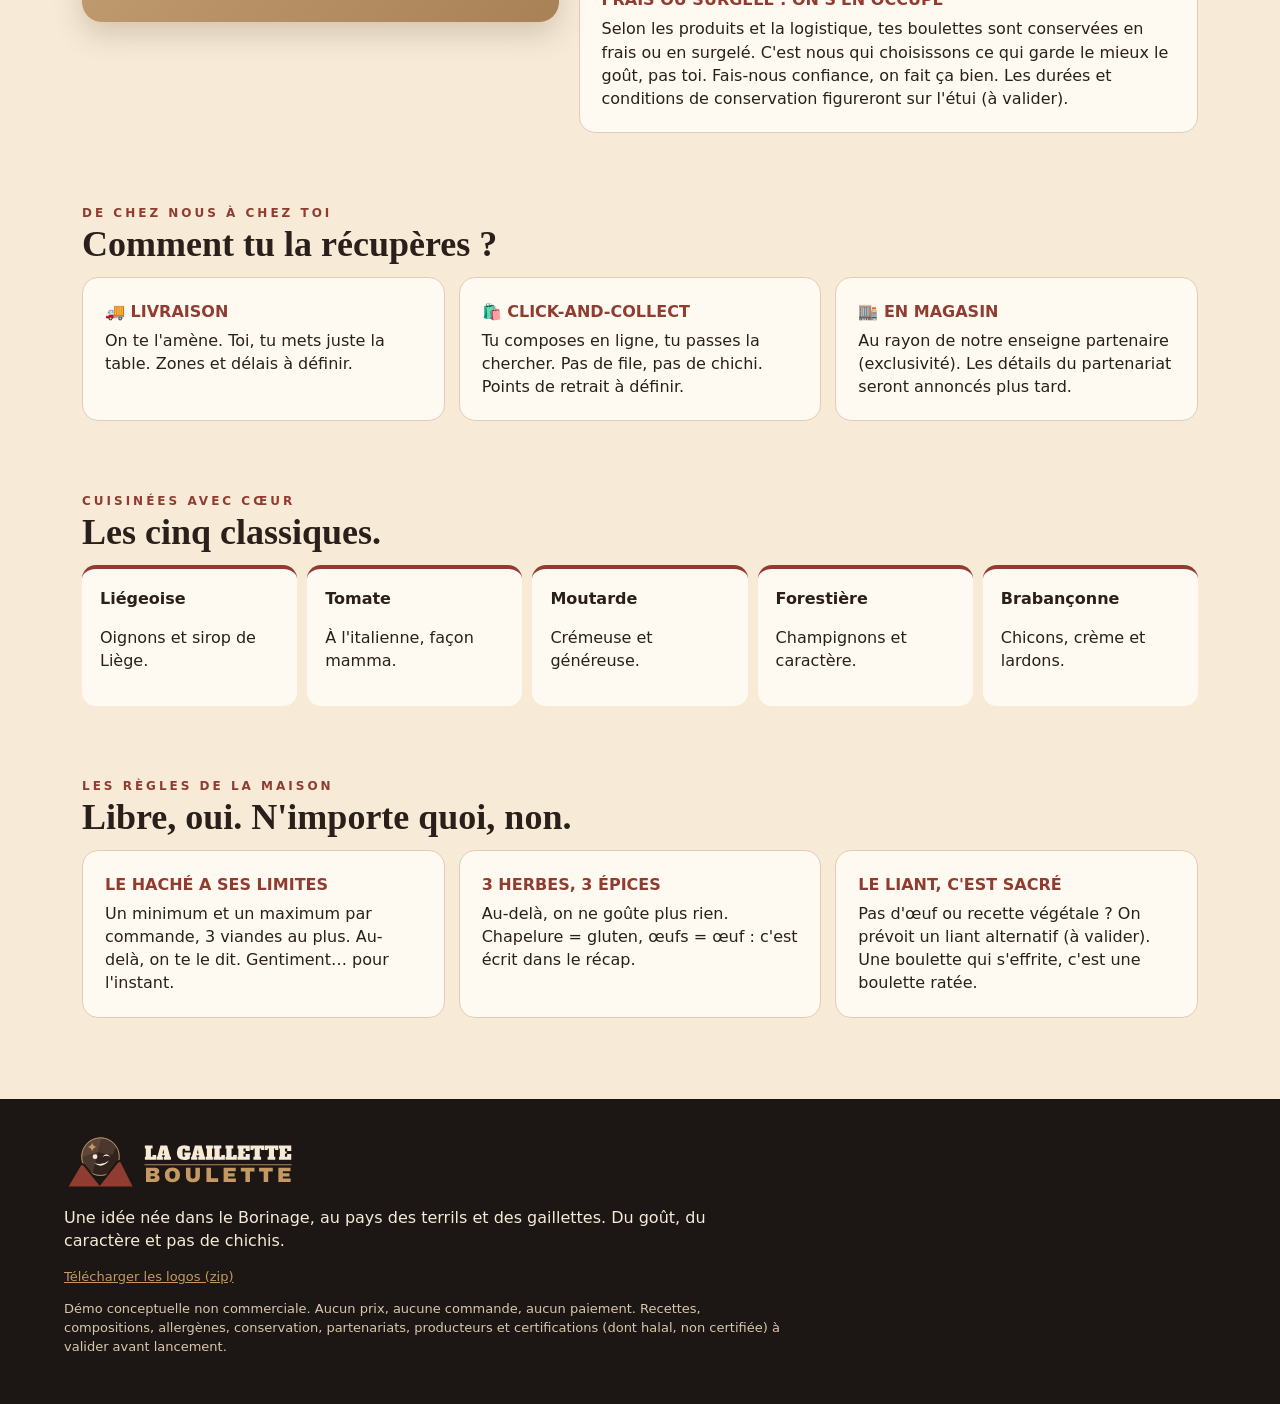
==== commit ba0b2382: "Logo La Gaillette Boulette, favicon, zip des logos téléchargeable" ====
--- a/index.html
+++ b/index.html
@@ -4,6 +4,9 @@
 <meta charset="utf-8">
 <meta name="viewport" content="width=device-width,initial-scale=1">
 <title>La Gaillette Boulette — Ton haché au gramme près. Ta boulette.</title>
+<link rel="icon" href="favicon.ico" sizes="any">
+<link rel="icon" href="logo/icone/favicon.svg" type="image/svg+xml">
+<link rel="apple-touch-icon" href="logo/icone/apple-touch-icon.png">
 <meta name="description" content="Démo : boulettes façon boraine, haché dosé au gramme près, sauces maison. Prototype sans commande ni prix.">
 <style>
 :root{--dark:#2a1f1a;--coal:#1c1714;--cream:#f7ebd7;--red:#903c30;--gold:#c49a62;--soft:#fffaf1;--line:#e0ceb4}
@@ -86,11 +89,11 @@
 footer .small{color:#d9c7ad}
 .hidden{display:none!important}
 @media(max-width:900px){.steps{grid-template-columns:1fr 1fr}.cards3{grid-template-columns:1fr}}
-@media(max-width:760px){.hero,.config,.pack{grid-template-columns:1fr}.hero{padding-top:30px}.hero-art{min-height:240px}.steps{grid-template-columns:1fr}.sauces{grid-template-columns:1fr 1fr}nav a{margin-left:10px;font-size:13px}.brand{font-size:19px}aside.panel{position:static}.qty{grid-template-columns:1fr}.meat{grid-template-columns:80px 1fr 82px;}.meat .pct{grid-column:2/4;text-align:left;margin-top:-6px}}
+@media(max-width:760px){.brand img{height:34px!important}.hero,.config,.pack{grid-template-columns:1fr}.hero{padding-top:30px}.hero-art{min-height:240px}.steps{grid-template-columns:1fr}.sauces{grid-template-columns:1fr 1fr}nav a{margin-left:10px;font-size:13px}.brand{font-size:19px}aside.panel{position:static}.qty{grid-template-columns:1fr}.meat{grid-template-columns:80px 1fr 82px;}.meat .pct{grid-column:2/4;text-align:left;margin-top:-6px}}
 </style>
 </head>
 <body>
-<header><a class="brand" href="#"><span class="coal" aria-hidden="true"></span>La Gaillette Boulette</a><nav><a href="#composer">Composer</a><a href="#emballage">L'emballage</a><a href="#recuperer">Récupérer</a><a href="#sauces">Sauces</a></nav></header>
+<header><a class="brand" href="#" aria-label="La Gaillette Boulette — accueil"><img src="logo/couleur-fond-fonce/la-gaillette-boulette_horizontal_couleur-fond-fonce.svg" alt="La Gaillette Boulette" height="46" style="height:46px;width:auto;display:block"></a><nav><a href="#composer">Composer</a><a href="#emballage">L'emballage</a><a href="#recuperer">Récupérer</a><a href="#sauces">Sauces</a></nav></header>
 <main>
 <div class="hero">
   <div>
@@ -281,8 +284,9 @@
 </main>
 
 <footer>
-  <div class="brand"><span class="coal" aria-hidden="true"></span>La Gaillette Boulette</div>
+  <img src="logo/couleur-fond-fonce/la-gaillette-boulette_horizontal_couleur-fond-fonce.svg" alt="La Gaillette Boulette" style="height:56px;width:auto;display:block;margin-bottom:8px">
   <p>Une idée née dans le Borinage, au pays des terrils et des gaillettes. Du goût, du caractère et pas de chichis.</p>
+  <p class="small"><a href="la-gaillette-logos.zip" download style="color:var(--gold)">Télécharger les logos (zip)</a></p>
   <p class="small">Démo conceptuelle non commerciale. Aucun prix, aucune commande, aucun paiement. Recettes, compositions, allergènes, conservation, partenariats, producteurs et certifications (dont halal, non certifiée) à valider avant lancement.</p>
 </footer>
 <div id="toast" role="status"></div>
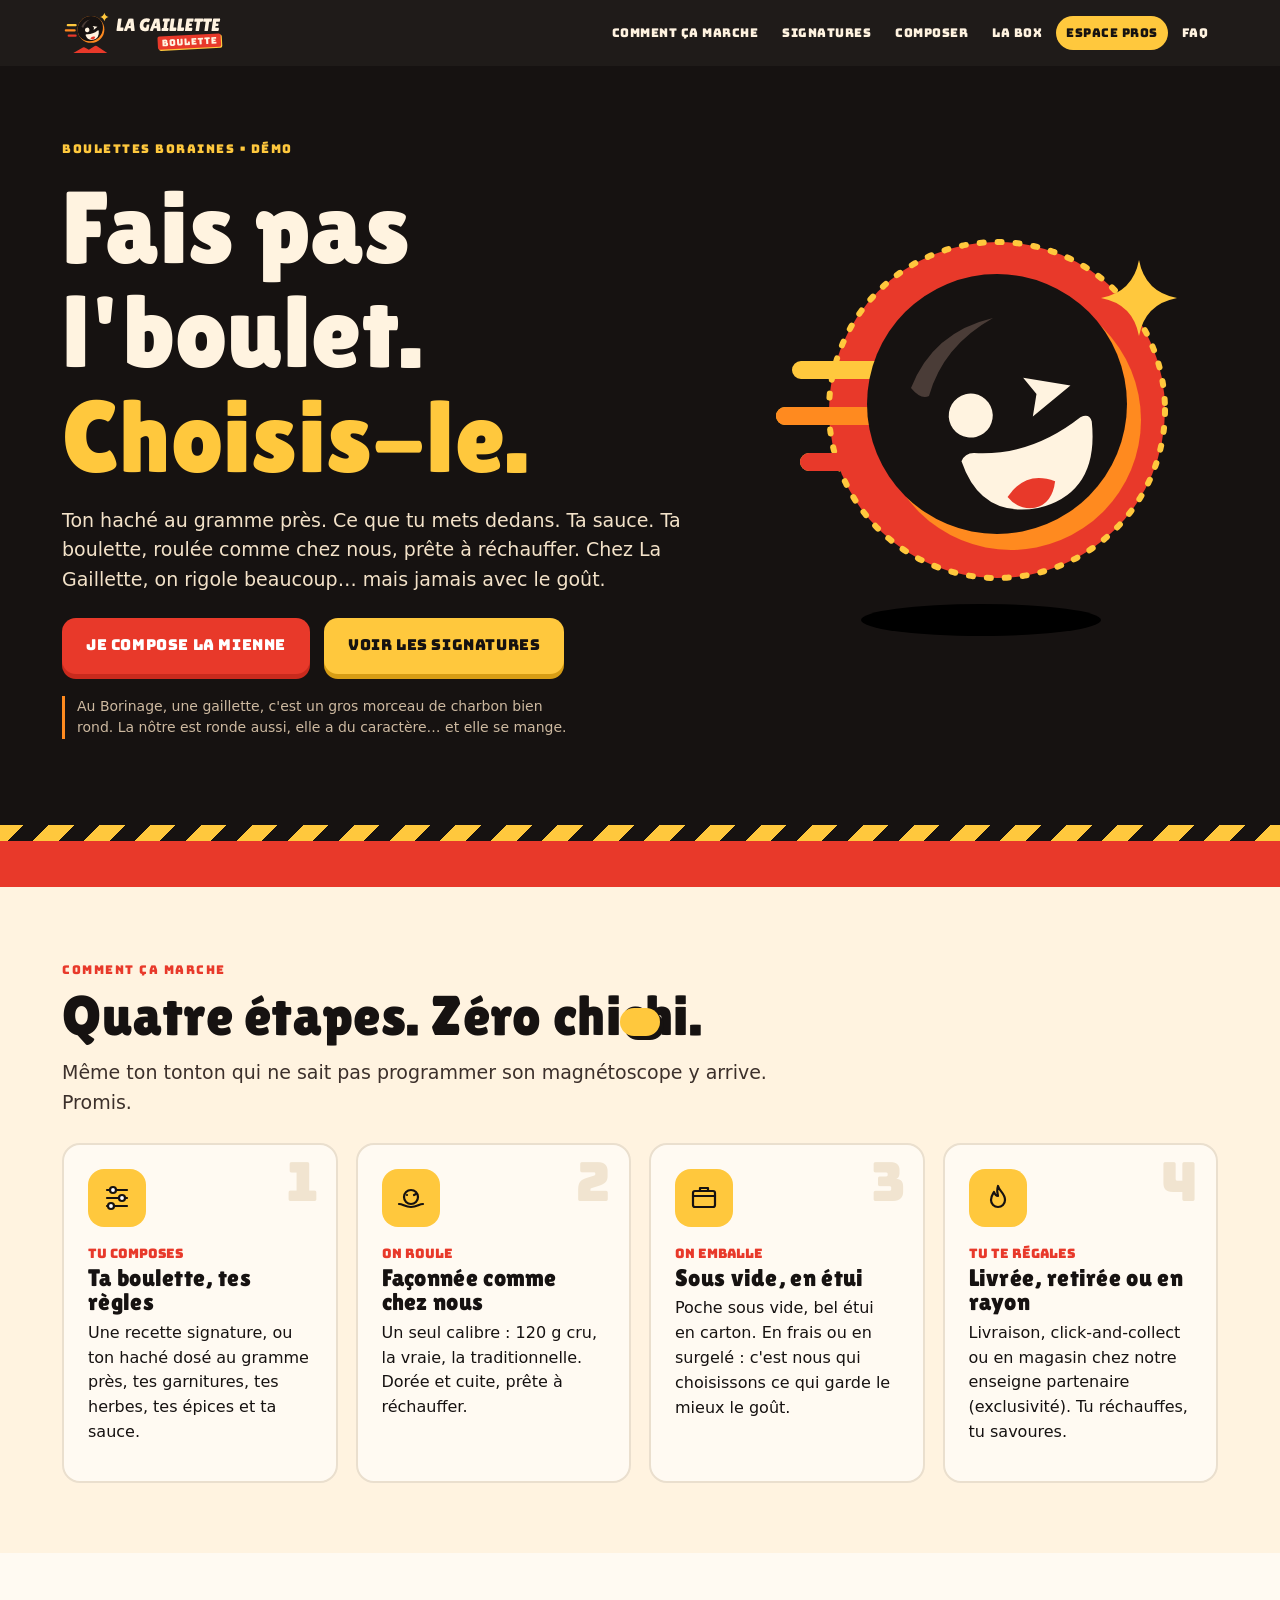
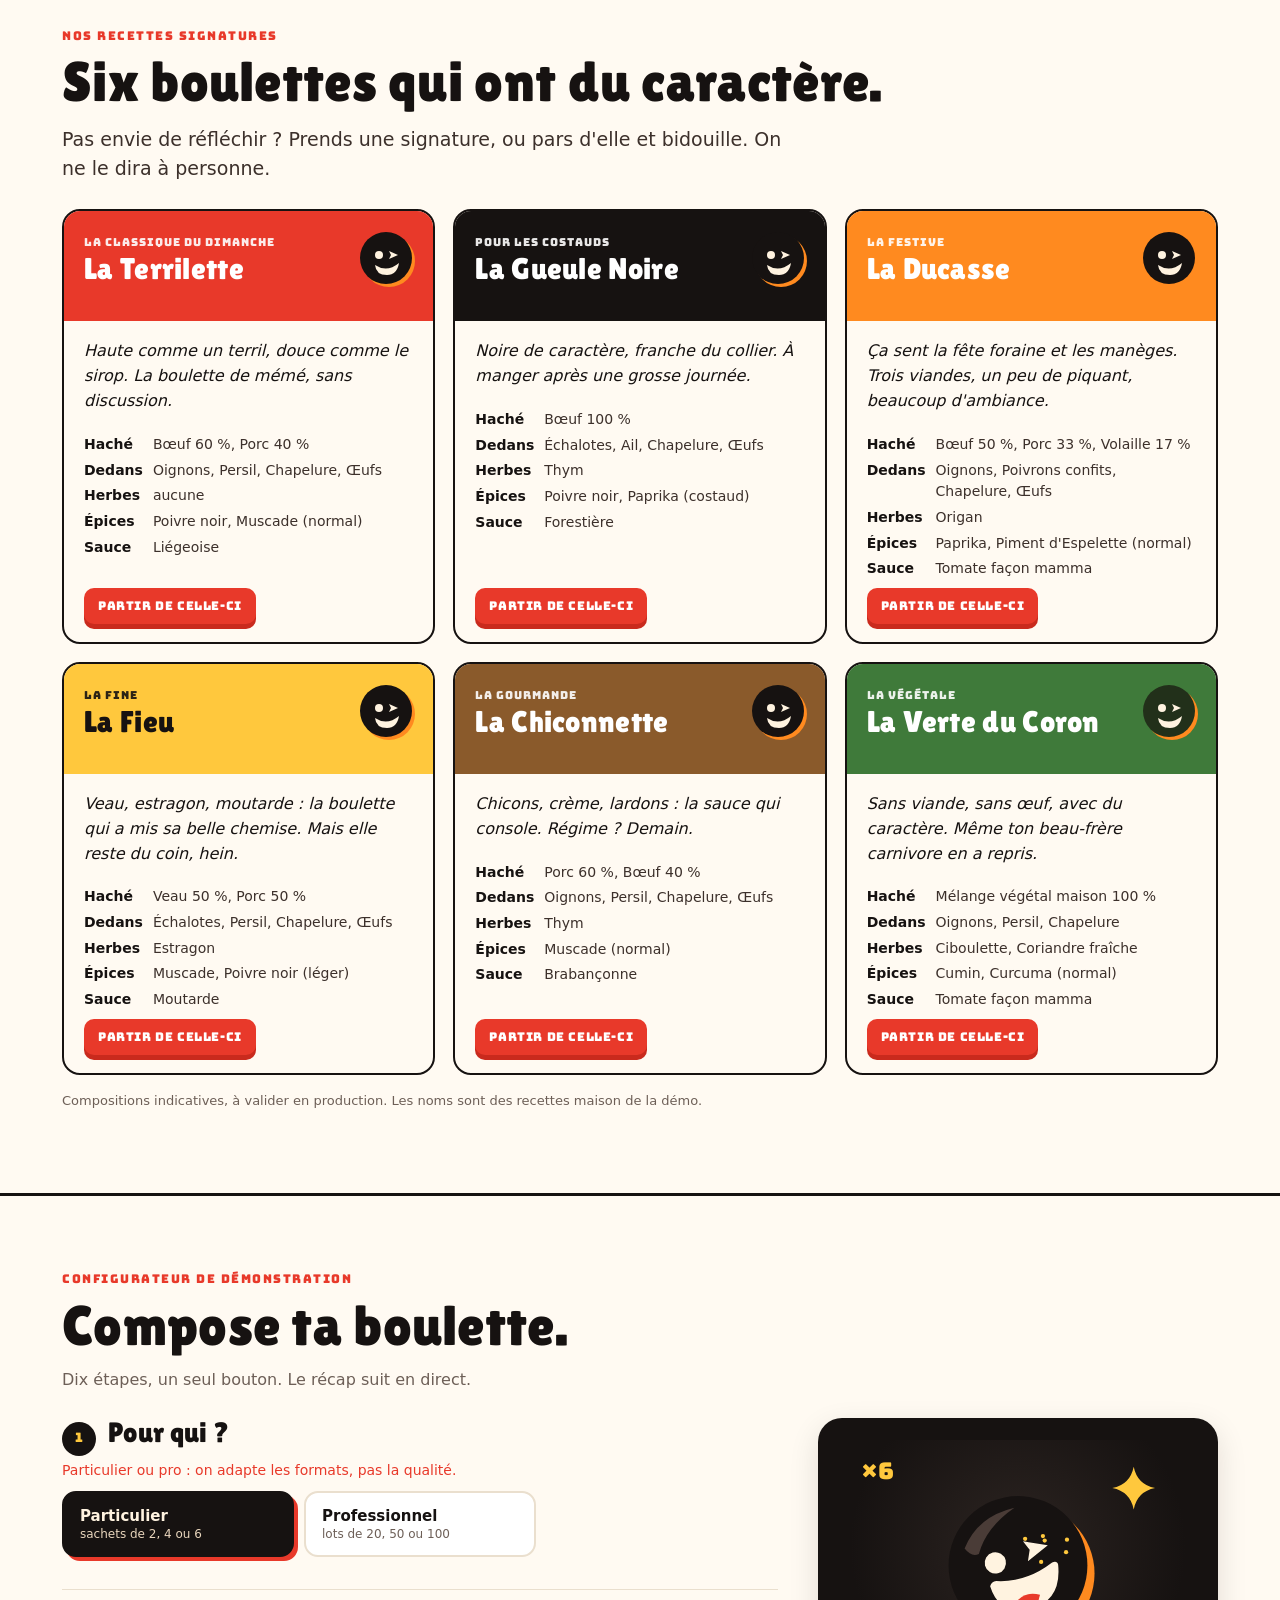
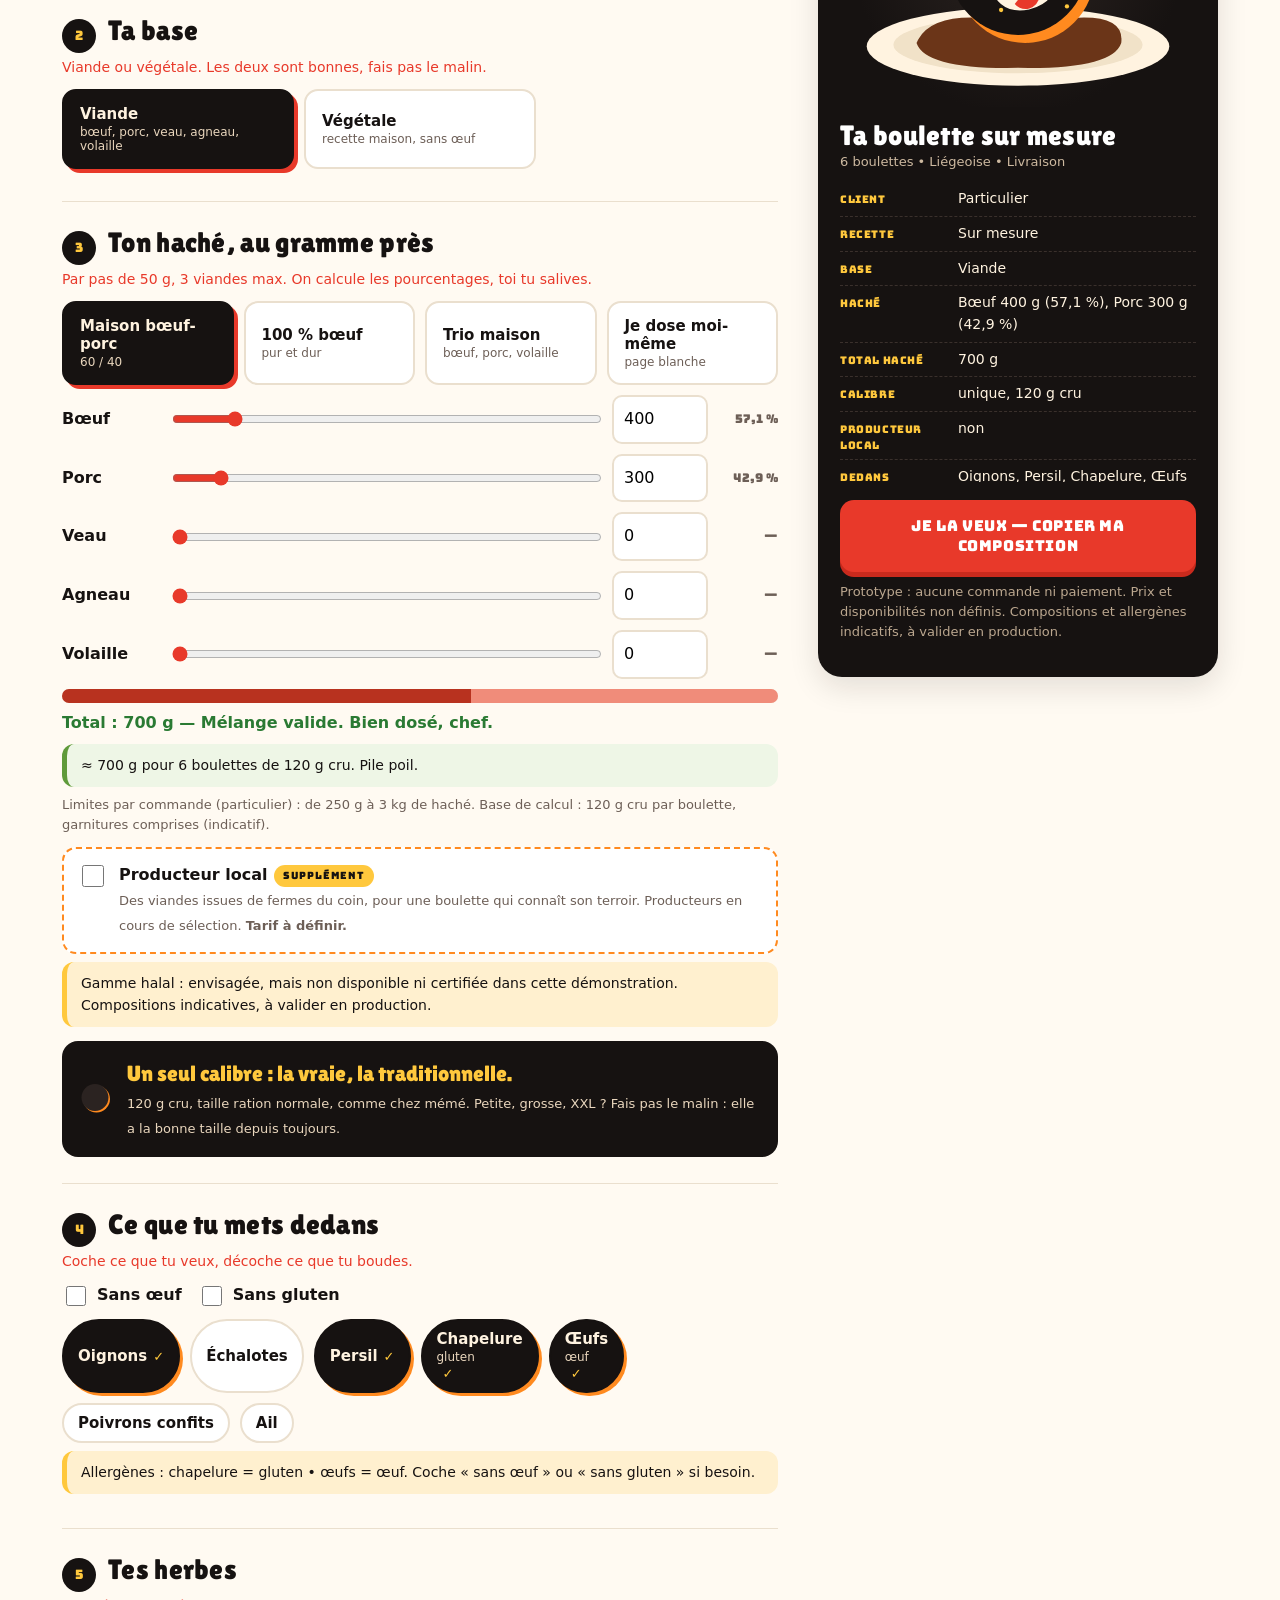
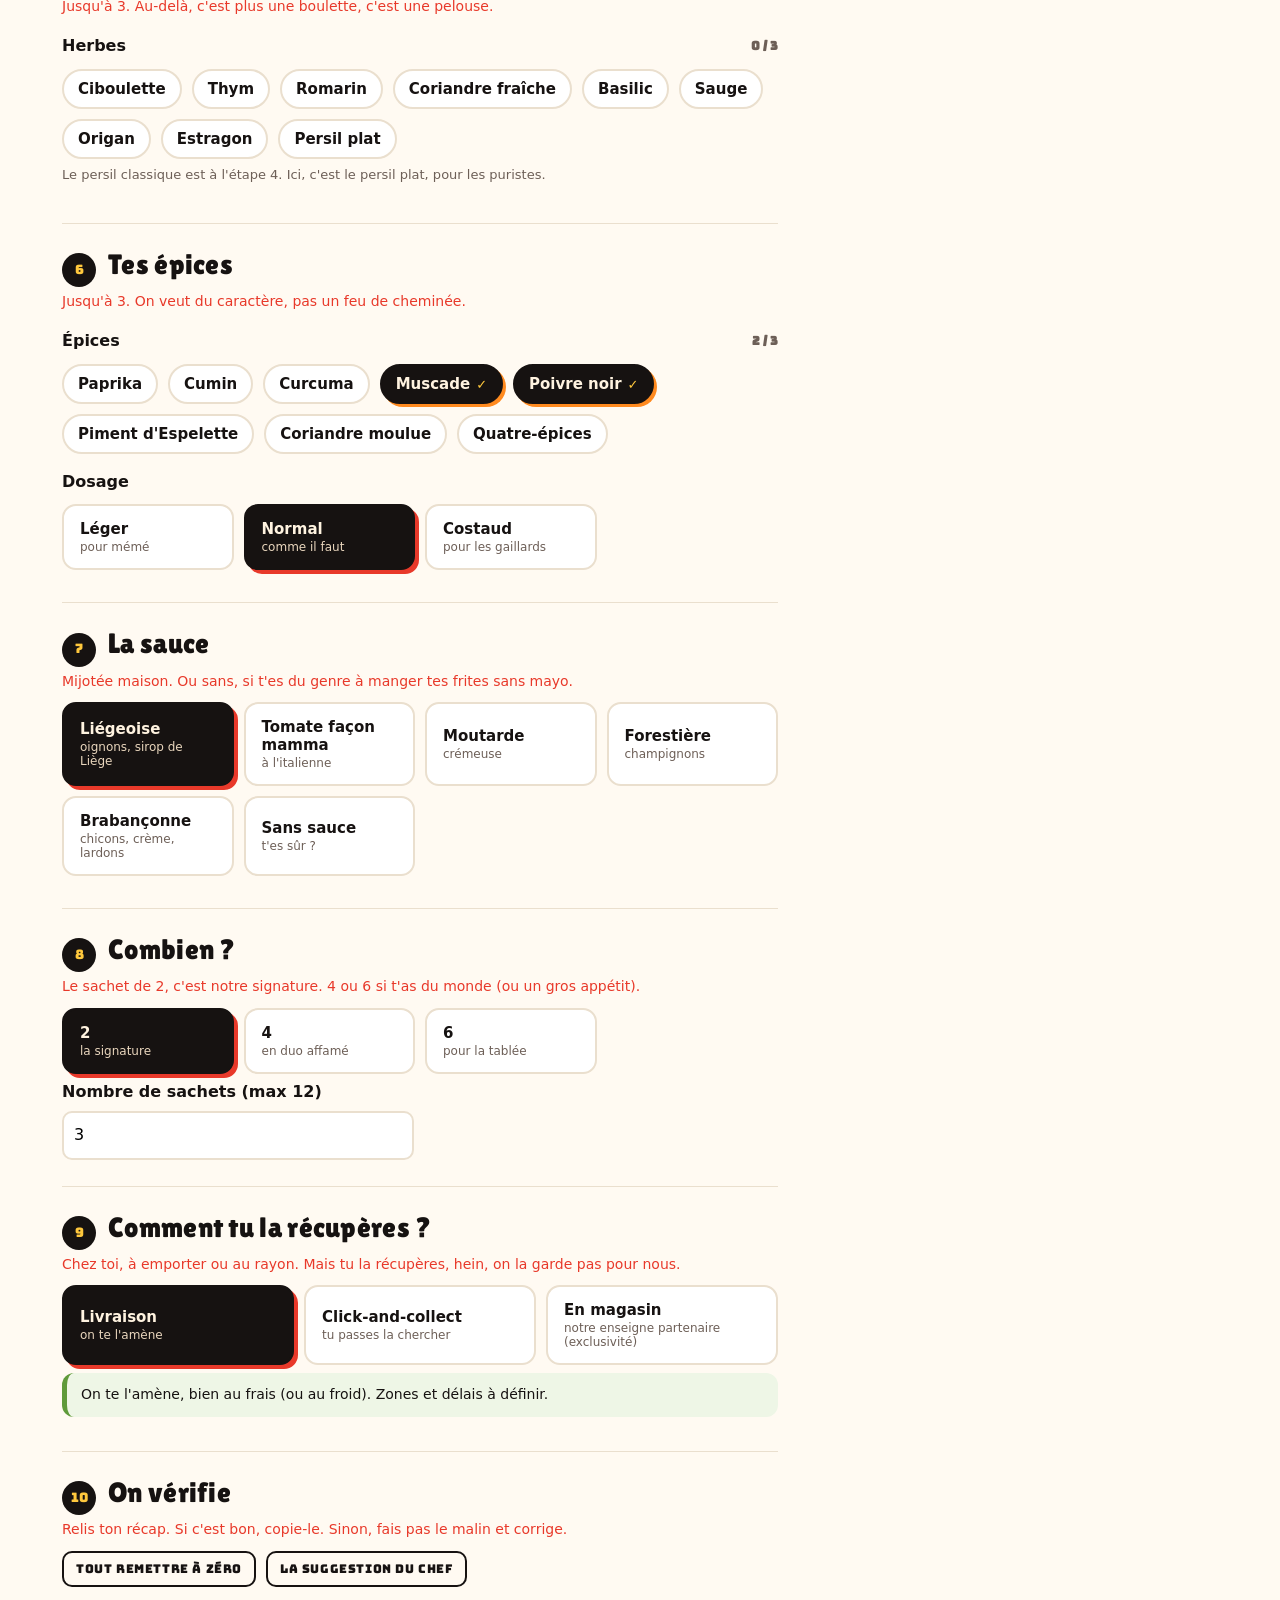
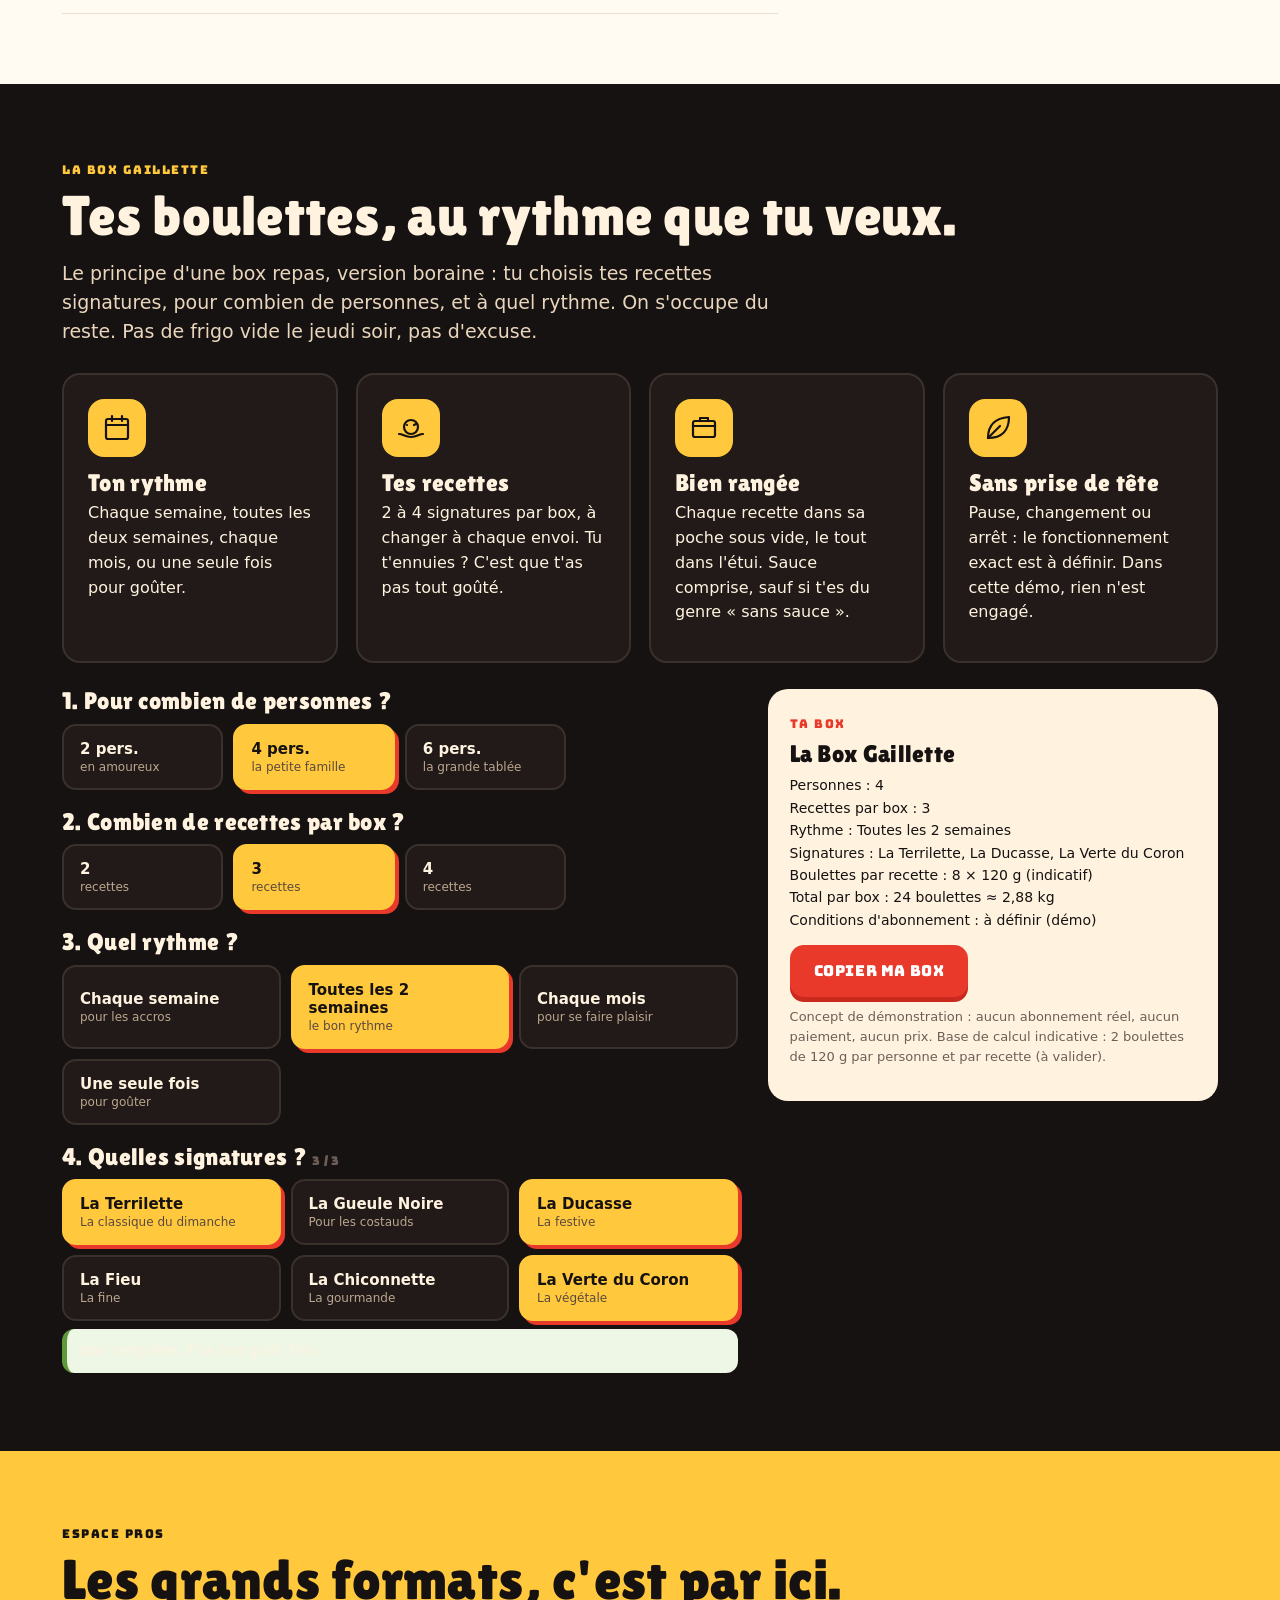
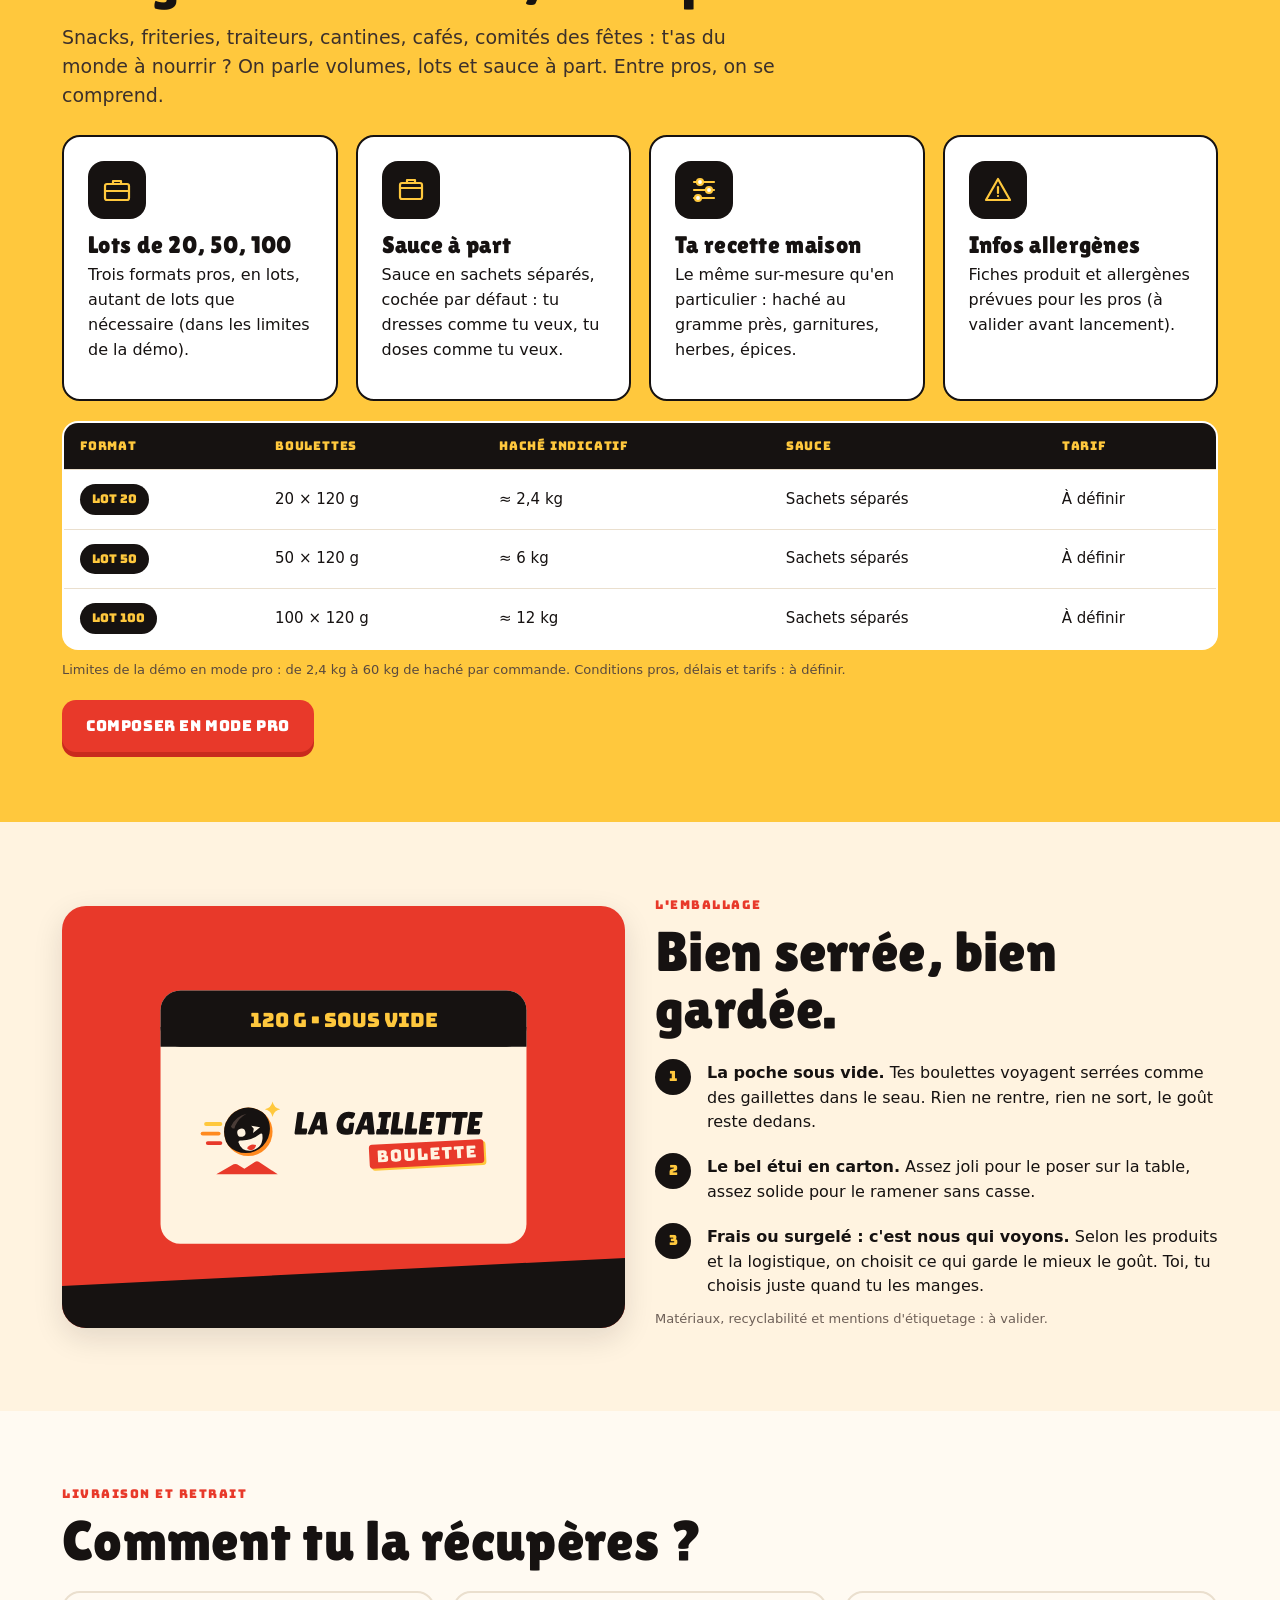
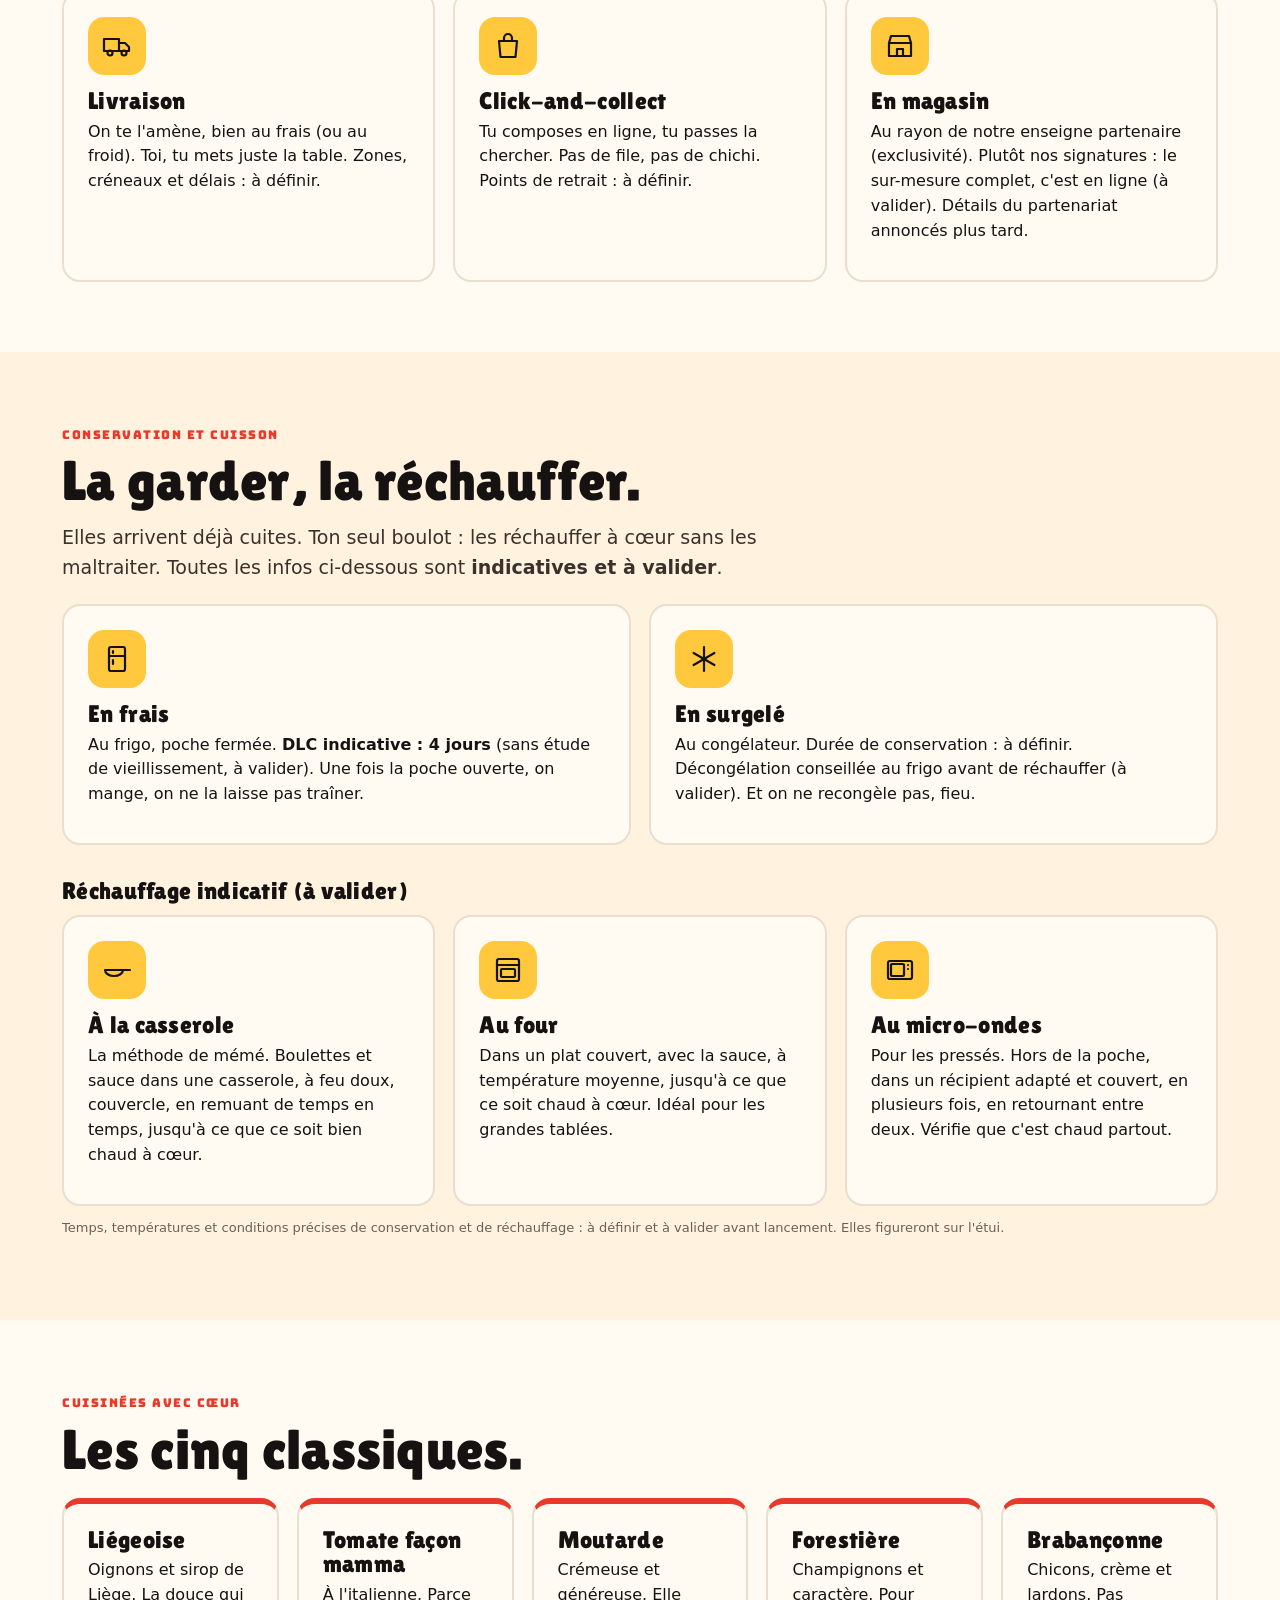
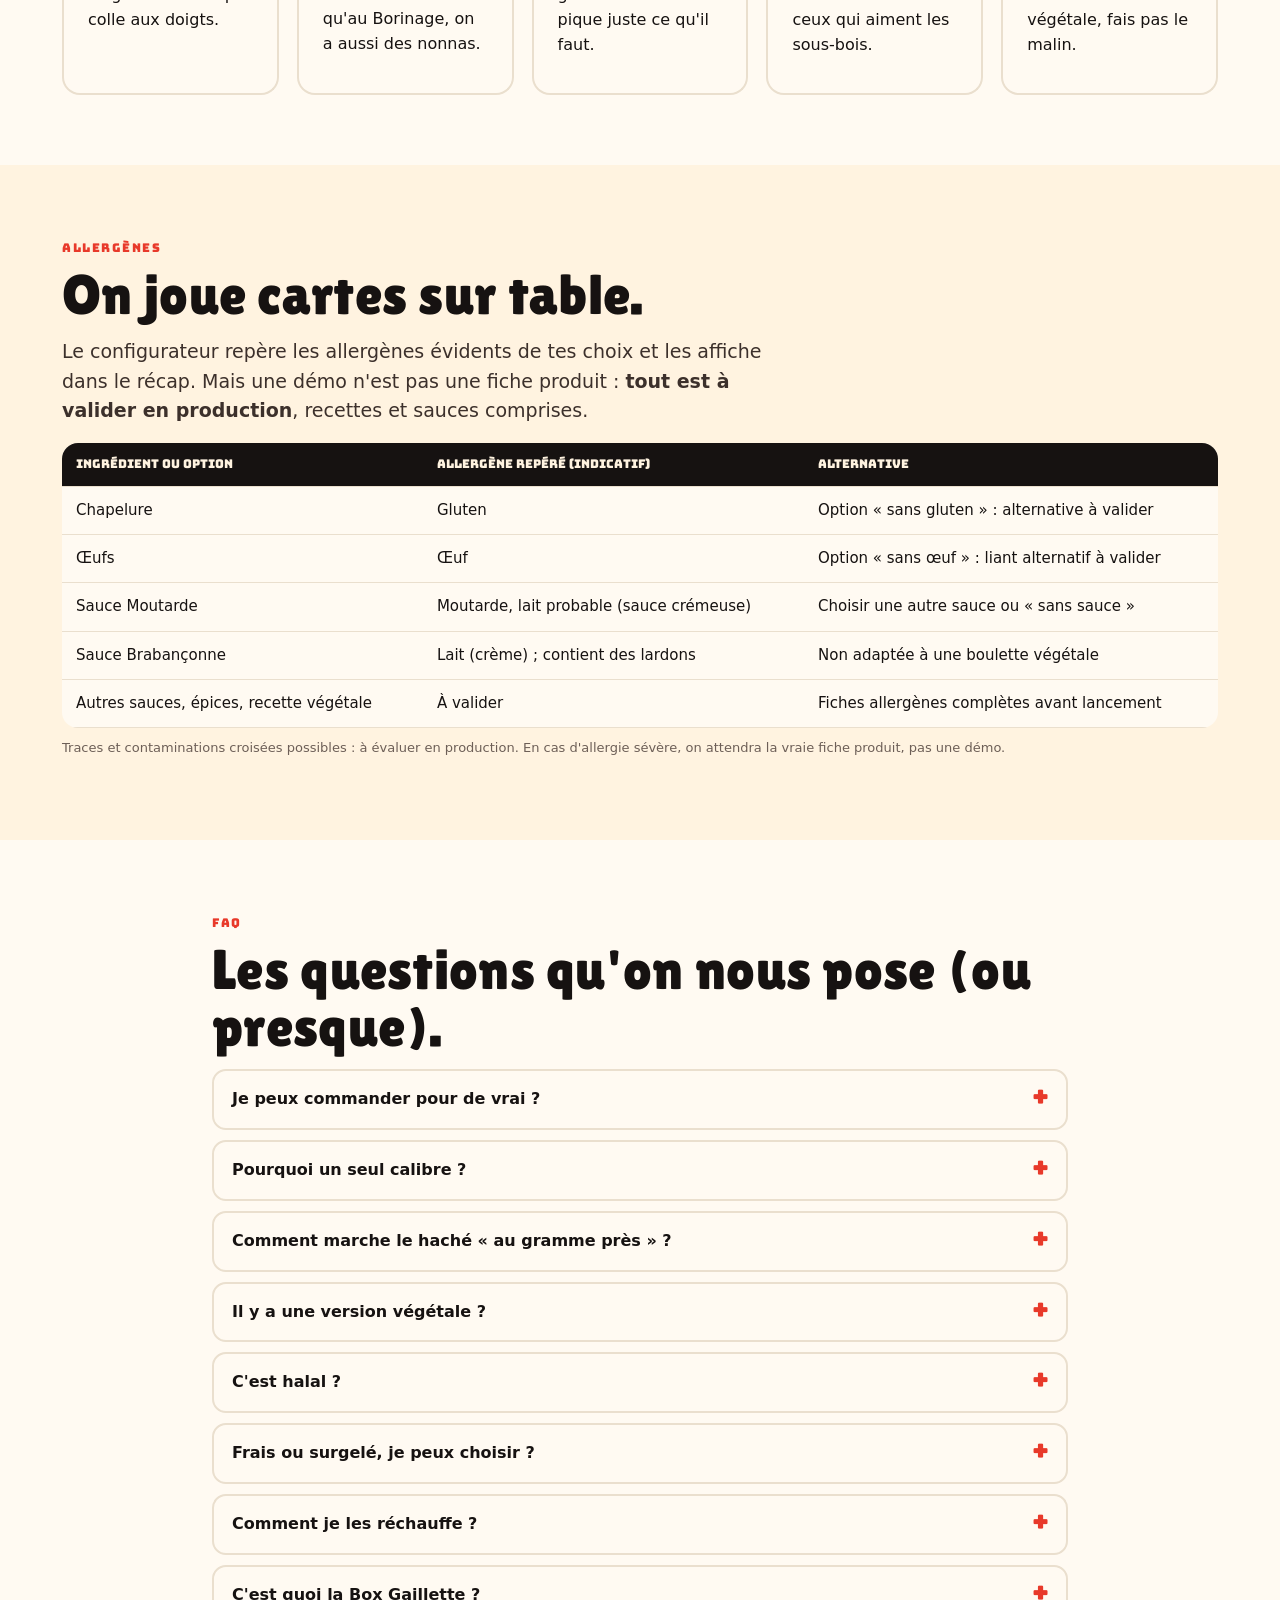
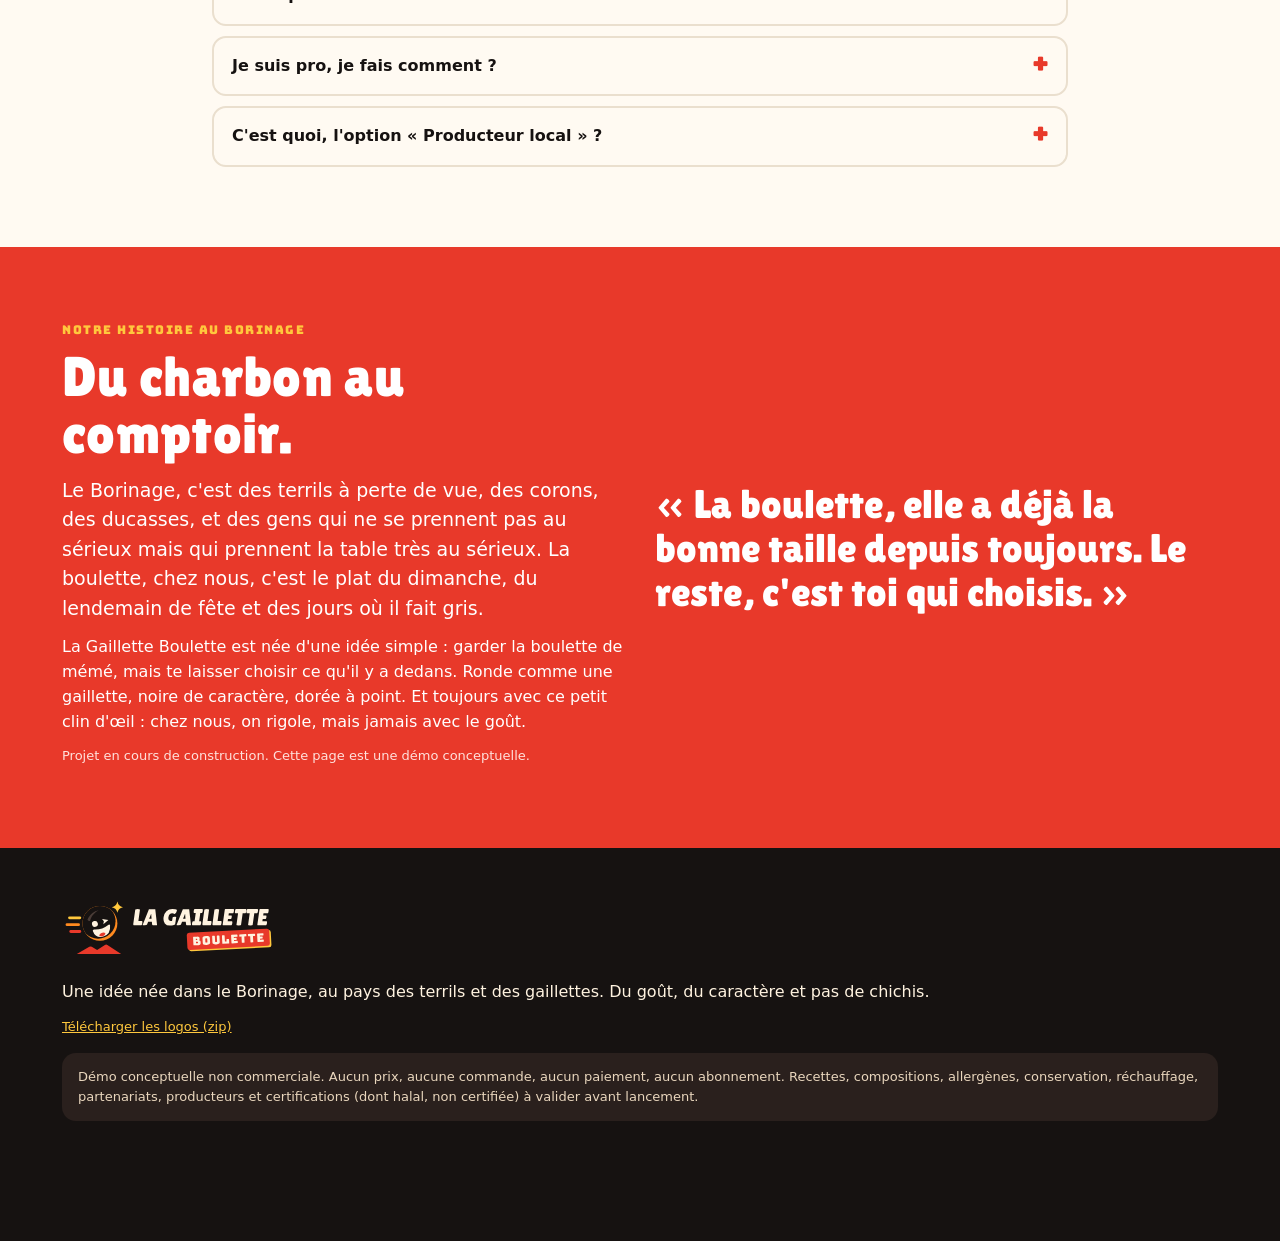
==== commit 8f1a6a1a: "Identité v2 jeune et punchy : nouveau logo, refonte du site (signatures, Box, Espace Pros, conservat" ====
--- a/index.html
+++ b/index.html
@@ -3,318 +3,606 @@
 <head>
 <meta charset="utf-8">
 <meta name="viewport" content="width=device-width,initial-scale=1">
-<title>La Gaillette Boulette — Ton haché au gramme près. Ta boulette.</title>
+<title>La Gaillette Boulette — Fais pas l'boulet. Choisis-le.</title>
+<meta name="description" content="Démo : boulettes façon boraine, haché dosé au gramme près, recettes signatures, Box Gaillette et espace pros. Prototype sans commande ni prix.">
+<meta name="theme-color" content="#161211">
 <link rel="icon" href="favicon.ico" sizes="any">
 <link rel="icon" href="logo/icone/favicon.svg" type="image/svg+xml">
 <link rel="apple-touch-icon" href="logo/icone/apple-touch-icon.png">
-<meta name="description" content="Démo : boulettes façon boraine, haché dosé au gramme près, sauces maison. Prototype sans commande ni prix.">
 <style>
-:root{--dark:#2a1f1a;--coal:#1c1714;--cream:#f7ebd7;--red:#903c30;--gold:#c49a62;--soft:#fffaf1;--line:#e0ceb4}
+@font-face{font-family:"Lilita";src:url([data-uri]) format("woff2");font-display:swap}
+@font-face{font-family:"Bungee";src:url([data-uri]) format("woff2");font-display:swap}
+:root{--coal:#161211;--coal2:#241d1b;--cream:#fff3e0;--paper:#fffaf2;--red:#e8392a;--red2:#c92a1d;--ember:#ff8a1f;--yellow:#ffc83d;--ink:#161211;--muted:#6d5f57;--line:#eadfce;--r:18px;--shadow:0 10px 30px rgba(22,18,17,.12)}
 *{box-sizing:border-box}
-body{margin:0;background:var(--cream);color:var(--dark);font:16px/1.45 system-ui,Arial,sans-serif}
-header{background:var(--coal);color:var(--cream);padding:14px 5%;display:flex;justify-content:space-between;align-items:center;gap:15px;position:sticky;top:0;z-index:10;flex-wrap:wrap}
-.brand{display:flex;align-items:center;gap:10px;font:900 24px Georgia,serif;color:inherit;text-decoration:none}
-.coal{width:26px;height:26px;border-radius:50%;background:radial-gradient(circle at 35% 30%,#6b625c 0 12%,#2b2522 35%,#0e0b0a 75%);box-shadow:0 0 0 2px var(--gold);flex:none}
-nav a{color:inherit;text-decoration:none;margin-left:18px;font-size:15px}
-nav a:hover{color:var(--gold)}
-main{max-width:1160px;margin:auto;padding:0 22px}
-.hero{padding:60px 0 50px;display:grid;grid-template-columns:1.3fr 1fr;gap:35px;align-items:center}
-.eyebrow{text-transform:uppercase;letter-spacing:3px;color:var(--red);font-weight:800;font-size:12px}
-h1{font:900 clamp(42px,6.5vw,84px)/.98 Georgia,serif;margin:12px 0 20px}
-h2{font:900 36px Georgia,serif;margin:0 0 12px}
-.hero p{font-size:19px;line-height:1.5}
-.wink{font-size:14px!important;color:#6b5b4e;border-left:3px solid var(--gold);padding-left:10px}
-.hero-art{min-height:330px;border-radius:26px;background:radial-gradient(circle at 40% 35%,#b67a43 0 13%,transparent 14%),radial-gradient(circle at 65% 62%,#ad6b39 0 17%,transparent 18%),radial-gradient(circle at 42% 72%,#8b4c2b 0 15%,transparent 16%),radial-gradient(circle at 30% 55%,#3f7a3a 0 1.6%,transparent 1.8%),radial-gradient(circle at 58% 40%,#3f7a3a 0 1.4%,transparent 1.6%),radial-gradient(circle at 72% 48%,#b8452f 0 1.8%,transparent 2%),radial-gradient(ellipse at center,#74452e 0 50%,#3b281f 52% 70%,#1c1714 71%);box-shadow:0 15px 40px #38221740;position:relative}
-.hero-art:after{content:"RONDE COMME UNE GAILLETTE. MAIS ÇA, ÇA SE MANGE.";position:absolute;bottom:20px;left:20px;right:20px;text-align:center;color:#fff1d5;font-weight:900;letter-spacing:2px;font-size:13px}
-button,.btn{border:0;border-radius:8px;padding:13px 19px;background:var(--red);color:#fff;font:800 15px system-ui,Arial,sans-serif;cursor:pointer}
-button:hover{filter:brightness(1.1)}
-button:disabled{opacity:.45;cursor:not-allowed;filter:none}
-button.ghost{background:transparent;color:var(--dark);border:2px solid var(--dark)}
-section{padding:36px 0}
-.intro{background:#e9d9c1;border-radius:18px;padding:25px;margin-bottom:20px}
-.steps{display:grid;grid-template-columns:repeat(4,1fr);gap:14px}
-.step,.panel{background:var(--soft);border:1px solid var(--line);border-radius:16px;padding:22px}
-.step b{color:var(--red)}
-.step h3{margin:6px 0;font:800 20px Georgia,serif}
-.config{display:grid;grid-template-columns:1.5fr 1fr;gap:20px;align-items:start}
-.block{border-top:1px dashed #d8c3a5;padding-top:20px;margin-top:20px}
-.block:first-child{border-top:0;margin-top:0;padding-top:0}
-.block h3{margin:0 0 4px;font:800 24px Georgia,serif;display:flex;gap:10px;align-items:center;flex-wrap:wrap}
-.num{display:inline-grid;place-items:center;width:34px;height:34px;border-radius:50%;background:radial-gradient(circle at 35% 30%,#5d5550 0 10%,#2b2522 40%,#0e0b0a 80%);color:#fff;font:900 15px system-ui;flex:none}
-.tease{color:var(--red);font-style:italic;font-size:14px;margin:2px 0 8px}
-.block h4{margin:16px 0 2px;font-size:16px;display:flex;justify-content:space-between;gap:10px}
-.counter{font-weight:700;font-size:13px;color:#6b5b4e}
-.choices{display:flex;flex-wrap:wrap;gap:9px;margin:10px 0 6px}
-.choice{background:#f2e5d3;color:var(--dark);border:2px solid transparent;padding:9px 13px;font-weight:700}
-.choice.selected{background:var(--dark);color:#fff;border-color:var(--gold)}
-.choice.multi.selected:before{content:"✓ "}
-.choice.off{opacity:.4;text-decoration:line-through}
-.choice small{display:block;font-weight:500;font-size:11px;opacity:.8}
-.meat{display:grid;grid-template-columns:110px 1fr 96px 52px;gap:10px;align-items:center;margin:8px 0}
-.meat label{font-weight:700}
-.meat input[type=range]{width:100%;accent-color:var(--red)}
-.meat .pct{font-size:13px;color:#6b5b4e;text-align:right}
-input[type=number],select{padding:9px;width:100%;border:1px solid #c8b39a;border-radius:8px;background:#fff;font:inherit}
-.small{color:#6b5b4e;font-size:13px}
-.total{font-weight:800;margin:10px 0}
-.bar{display:flex;height:12px;border-radius:6px;overflow:hidden;background:#eadcc6;margin:6px 0}
-.bar span{display:block;height:100%}
-.ok{color:#2f6b2f}.ko{color:var(--red)}
-.summary{background:#e8d6bd;border-radius:12px;padding:20px}
-aside.panel{position:sticky;top:84px}
-.recap{white-space:pre-line;line-height:1.6;font-size:15px;background:#fffaf1;border-radius:10px;padding:14px;margin:10px 0}
-.notice{background:#fff1d4;border-left:4px solid #b97a26;padding:12px;margin-top:12px;font-size:13px}
-.alert{background:#fbe3dc;border-left:4px solid var(--red);padding:10px 12px;margin:8px 0;font-size:14px}
-.tip{background:#eef3e4;border-left:4px solid #6c8b3c;padding:10px 12px;margin:8px 0;font-size:14px}
-.local{display:flex;gap:12px;align-items:flex-start;background:#fffaf1;border:2px dashed var(--gold);border-radius:12px;padding:14px;cursor:pointer}
-.local input{width:20px;height:20px;accent-color:var(--red);margin-top:3px;flex:none}
-.badge{display:inline-block;background:var(--gold);color:var(--coal);font-size:11px;font-weight:900;letter-spacing:1px;text-transform:uppercase;border-radius:20px;padding:3px 9px;margin-left:6px;vertical-align:middle}
-#toast{position:fixed;left:50%;bottom:24px;transform:translateX(-50%) translateY(140px);background:var(--coal);color:var(--cream);padding:12px 18px;border-radius:10px;font-weight:700;transition:transform .25s;z-index:20;max-width:90vw;text-align:center}
+html{scroll-behavior:smooth}
+body{margin:0;background:var(--cream);color:var(--ink);font:16px/1.55 system-ui,-apple-system,"Segoe UI",Roboto,Arial,sans-serif}
+a{color:inherit}
+:focus-visible{outline:3px solid var(--ember);outline-offset:3px;border-radius:6px}
+.skip{position:absolute;left:-999px;top:8px;background:var(--yellow);color:var(--coal);padding:8px 14px;border-radius:8px;z-index:50;font-weight:800}
+.skip:focus{left:8px}
+h1,h2,h3,.disp{font-family:"Lilita",system-ui,sans-serif;font-weight:400;letter-spacing:.3px;line-height:1.02}
+.tag,.eyebrow,.btn,.chip-k,.nav a{font-family:"Bungee",system-ui,sans-serif;font-weight:400}
+.eyebrow{display:inline-block;font-size:12px;letter-spacing:1.5px;color:var(--red);text-transform:uppercase;margin-bottom:8px}
+h2{font-size:clamp(34px,5vw,56px);margin:0 0 14px}
+h3{font-size:24px;margin:0 0 6px}
+p{margin:0 0 12px}
+.wrap{max-width:1200px;margin:auto;padding:0 22px}
+section{padding:70px 0;scroll-margin-top:70px}
+.lead{font-size:19px;max-width:720px;color:#3c302b}
+.muted{color:var(--muted)}
+.small{font-size:13px;color:var(--muted)}
+.hidden{display:none!important}
+.sr{position:absolute;width:1px;height:1px;overflow:hidden;clip:rect(0 0 0 0);white-space:nowrap}
+
+/* header */
+header.top{position:sticky;top:0;z-index:30;background:rgba(22,18,17,.96);backdrop-filter:blur(8px);color:var(--cream)}
+.top .wrap{display:flex;align-items:center;justify-content:space-between;gap:14px;padding-top:10px;padding-bottom:10px}
+.top img{height:46px;width:auto;display:block}
+.nav{display:flex;gap:4px;flex-wrap:wrap;justify-content:flex-end}
+.nav a{font-size:12px;text-decoration:none;padding:8px 10px;border-radius:999px;letter-spacing:.5px;transition:background .2s,color .2s}
+.nav a:hover{background:var(--red);color:#fff}
+.nav a.pro{background:var(--yellow);color:var(--coal)}
+.btn.menu-btn{display:none}
+
+/* buttons */
+.btn{display:inline-flex;align-items:center;justify-content:center;gap:10px;border:0;border-radius:14px;padding:16px 24px;font-size:15px;letter-spacing:.6px;background:var(--red);color:#fff;cursor:pointer;text-decoration:none;box-shadow:0 5px 0 var(--red2);transition:transform .12s,box-shadow .12s,filter .2s}
+.btn:hover{filter:brightness(1.06);transform:translateY(-2px);box-shadow:0 7px 0 var(--red2)}
+.btn:active{transform:translateY(3px);box-shadow:0 2px 0 var(--red2)}
+.btn:disabled{opacity:.45;cursor:not-allowed;transform:none;box-shadow:0 5px 0 var(--red2)}
+.btn.alt{background:var(--yellow);color:var(--coal);box-shadow:0 5px 0 #d79d14}
+.btn.ghost{background:transparent;color:inherit;box-shadow:inset 0 0 0 2px currentColor}
+.btn.ghost:hover{box-shadow:inset 0 0 0 2px currentColor}
+.btn.small{padding:10px 14px;font-size:12px;border-radius:10px}
+
+/* hero */
+.hero{background:var(--coal);color:var(--cream);padding:70px 0 90px;position:relative;overflow:hidden}
+.hero .wrap{display:grid;grid-template-columns:1.15fr .85fr;gap:40px;align-items:center}
+.hero h1{font-size:clamp(52px,8vw,108px);margin:8px 0 18px}
+.hero h1 em{font-style:normal;color:var(--yellow)}
+.hero .lead{color:#f3e2c9}
+.hero .ctas{display:flex;gap:14px;flex-wrap:wrap;margin-top:24px}
+.hero .wink{margin-top:22px;font-size:14px;color:#cdb9a0;border-left:3px solid var(--ember);padding-left:12px;max-width:520px}
+.hero-viz{position:relative;aspect-ratio:1/1;max-width:440px;justify-self:center;width:100%}
+.hero-viz .ball{animation:bounce 1.6s cubic-bezier(.5,0,.5,1) infinite}
+.hero-viz .shadow{animation:shadow 1.6s cubic-bezier(.5,0,.5,1) infinite;transform-origin:220px 400px}
+@keyframes bounce{0%,100%{transform:translateY(0)}50%{transform:translateY(-46px)}}
+@keyframes shadow{0%,100%{transform:scaleX(1);opacity:.5}50%{transform:scaleX(.6);opacity:.25}}
+.stripes{position:absolute;inset:auto 0 0 0;height:16px;background:repeating-linear-gradient(-45deg,var(--yellow) 0 18px,var(--coal) 18px 36px)}
+.ticker{background:var(--red);color:#fff;overflow:hidden;white-space:nowrap;font-family:"Bungee";font-size:14px;padding:12px 0}
+.ticker span{display:inline-block;padding-left:100%;animation:tick 28s linear infinite}
+@keyframes tick{to{transform:translateX(-100%)}}
+
+/* cards, grids */
+.grid{display:grid;gap:18px}
+.g2{grid-template-columns:repeat(2,1fr)}.g3{grid-template-columns:repeat(3,1fr)}.g4{grid-template-columns:repeat(4,1fr)}
+.card{background:var(--paper);border:2px solid var(--line);border-radius:var(--r);padding:24px;transition:transform .2s,box-shadow .2s,border-color .2s}
+.card:hover{transform:translateY(-4px);box-shadow:var(--shadow);border-color:var(--coal)}
+.ico{width:58px;height:58px;border-radius:16px;background:var(--yellow);display:grid;place-items:center;margin-bottom:14px}
+.ico svg{width:32px;height:32px;stroke:var(--coal);fill:none;stroke-width:2.2;stroke-linecap:round;stroke-linejoin:round}
+.num{font-family:"Bungee";font-size:13px;color:var(--red)}
+.how .card{position:relative}
+.how .card .big{position:absolute;right:18px;top:10px;font-family:"Bungee";font-size:54px;color:#f1e4d0;line-height:1}
+
+/* signatures */
+.sig{display:flex;flex-direction:column;background:var(--paper);border-radius:var(--r);overflow:hidden;border:2px solid var(--coal);transition:transform .2s,box-shadow .2s}
+.sig:hover{transform:translateY(-4px) rotate(-.4deg);box-shadow:8px 8px 0 var(--coal)}
+.sig .head{padding:18px 20px;color:#fff;position:relative;min-height:110px}
+.sig .head h3{font-size:30px;margin:0}
+.sig .head .kind{font-family:"Bungee";font-size:11px;letter-spacing:1px;opacity:.9}
+.sig .head svg{position:absolute;right:12px;top:12px;width:70px;height:70px}
+.sig .body{padding:18px 20px;flex:1;display:flex;flex-direction:column;gap:8px}
+.sig dl{margin:0;display:grid;grid-template-columns:auto 1fr;gap:4px 10px;font-size:14px}
+.sig dt{font-weight:800}.sig dd{margin:0;color:#3c302b}
+.sig .btn{margin-top:auto;align-self:flex-start}
+
+/* configurator (épuré) */
+.cfg{background:var(--paper);border-top:3px solid var(--coal);border-bottom:3px solid var(--coal)}
+.cfg-grid{display:grid;grid-template-columns:minmax(0,1fr) 400px;gap:40px;align-items:start}
+.opt{padding:26px 0;border-bottom:1px solid var(--line)}
+.opt:first-child{padding-top:0}
+.opt-h{display:flex;align-items:baseline;gap:12px;margin-bottom:4px}
+.opt-h .n{font-family:"Bungee";font-size:13px;background:var(--coal);color:var(--yellow);border-radius:999px;min-width:34px;height:34px;display:inline-grid;place-items:center}
+.opt-h h3{font-size:28px;margin:0}
+.tease{color:var(--red);font-size:14px;margin:2px 0 10px}
+.choices{display:grid;grid-template-columns:repeat(auto-fill,minmax(150px,1fr));gap:10px;margin:10px 0 6px}
+.choices.wide{grid-template-columns:repeat(auto-fill,minmax(200px,1fr))}
+.choices.chips{display:flex;flex-wrap:wrap}
+.choice{position:relative;text-align:left;background:#fff;color:var(--ink);border:2px solid var(--line);border-radius:14px;padding:14px 16px;font:700 15px system-ui,sans-serif;cursor:pointer;transition:transform .12s,border-color .15s,background .15s,box-shadow .15s}
+.choice:hover{border-color:var(--coal);transform:translateY(-2px)}
+.choice small{display:block;font-weight:500;font-size:12px;color:var(--muted);margin-top:2px}
+.choice.selected{border-color:var(--coal);background:var(--coal);color:var(--cream);box-shadow:4px 4px 0 var(--red);animation:pop .25s}
+.choice.selected small{color:#e9d6bd}
+.chips .choice{padding:9px 14px;border-radius:999px}
+.chips .choice.selected{box-shadow:3px 3px 0 var(--ember)}
+.choice.multi.selected:after{content:"✓";position:absolute;right:10px;top:6px;font-size:13px;color:var(--yellow)}
+.chips .choice.multi.selected:after{position:static;margin-left:6px}
+.choice.off{opacity:.35;text-decoration:line-through}
+@keyframes pop{0%{transform:scale(.94)}60%{transform:scale(1.04)}100%{transform:scale(1)}}
+.counter{font-family:"Bungee";font-size:12px;color:var(--muted)}
+.sub-h{display:flex;justify-content:space-between;align-items:center;margin:16px 0 0;font-weight:800}
+.meat{display:grid;grid-template-columns:96px 1fr 96px 58px;gap:12px;align-items:center;margin:10px 0}
+.meat label{font-weight:800}
+.meat input[type=range]{width:100%;accent-color:var(--red);height:28px}
+.meat .pct{font-family:"Bungee";font-size:12px;text-align:right;color:var(--muted)}
+input[type=number],select{padding:10px;width:100%;border:2px solid var(--line);border-radius:10px;background:#fff;font:inherit}
+input[type=number]:focus{border-color:var(--coal)}
+.bar{display:flex;height:14px;border-radius:999px;overflow:hidden;background:#efe3d1;margin:8px 0}
+.bar span{display:block;height:100%;transition:width .25s}
+.total{font-weight:800;margin:8px 0}
+.ok{color:#2a7a33}.ko{color:var(--red)}
+.note,.tip,.alert{border-radius:12px;padding:11px 14px;margin:8px 0;font-size:14px}
+.note{background:#fff0cf;border-left:5px solid var(--yellow)}
+.tip{background:#eef6e6;border-left:5px solid #5f9a3a}
+.alert{background:#ffe3df;border-left:5px solid var(--red)}
+.toggles{display:flex;flex-wrap:wrap;gap:16px;margin:8px 0}
+.toggles label{font-weight:700;display:flex;gap:8px;align-items:center;cursor:pointer}
+.toggles input{width:20px;height:20px;accent-color:var(--red)}
+.local{display:flex;gap:12px;align-items:flex-start;background:#fff;border:2px dashed var(--ember);border-radius:14px;padding:14px;cursor:pointer;margin-top:12px}
+.local input{width:22px;height:22px;accent-color:var(--red);flex:none;margin-top:2px}
+.badge{display:inline-block;background:var(--yellow);color:var(--coal);font-family:"Bungee";font-size:10px;letter-spacing:1px;border-radius:999px;padding:3px 9px;margin-left:6px;vertical-align:middle}
+.qty{display:grid;grid-template-columns:1fr 1fr;gap:12px;align-items:end;margin-top:6px}
+.qty label{font-weight:800;display:block;margin-bottom:6px}
+.single-cal{display:flex;gap:14px;align-items:center;background:var(--coal);color:var(--cream);border-radius:16px;padding:16px 18px}
+.single-cal b{font-family:"Lilita";font-size:22px;font-weight:400;color:var(--yellow)}
+
+aside.sum{position:sticky;top:84px;background:var(--coal);color:var(--cream);border-radius:24px;padding:22px;box-shadow:var(--shadow)}
+.sum .viz{background:radial-gradient(circle at 50% 40%,#2c2421,#161211 70%);border-radius:18px;aspect-ratio:4/3;display:grid;place-items:center;overflow:hidden}
+.sum .viz svg{width:100%;height:100%}
+.sum h3{font-size:28px;margin:14px 0 2px;color:#fff}
+.sum .sub{font-size:13px;color:#cdb9a0;margin-bottom:10px}
+.kv{list-style:none;margin:0 0 12px;padding:0;font-size:14px;max-height:300px;overflow:auto}
+.kv li{display:grid;grid-template-columns:110px 1fr;gap:8px;padding:6px 0;border-bottom:1px dashed #3a302c}
+.kv li b{font-family:"Bungee";font-size:10.5px;letter-spacing:.6px;color:var(--yellow);font-weight:400;padding-top:3px}
+.sum .btn{width:100%;margin-top:6px}
+.sum .small{color:#bba78f}
+.sum .alert{color:var(--ink)}
+#recap{display:none}
+.mobile-bar{display:none}
+
+/* pros */
+.pros{background:var(--yellow);color:var(--coal);position:relative}
+.pros .card{background:#fff;border-color:var(--coal)}
+.pro-table{width:100%;border-collapse:collapse;background:#fff;border-radius:16px;overflow:hidden;border:2px solid var(--coal);margin-top:20px}
+.pro-table th,.pro-table td{padding:14px 16px;text-align:left;border-bottom:1px solid #eadfce;font-size:15px}
+.pro-table th{background:var(--coal);color:var(--yellow);font-family:"Bungee";font-weight:400;font-size:12px;letter-spacing:.8px}
+.pro-pill{display:inline-block;background:var(--coal);color:var(--yellow);font-family:"Bungee";font-size:12px;padding:6px 12px;border-radius:999px}
+
+/* box */
+.box{background:var(--coal);color:var(--cream)}
+.box .card{background:#211a18;border-color:#3a302c;color:var(--cream)}
+.box .card:hover{border-color:var(--yellow)}
+.box .choice{background:#211a18;color:var(--cream);border-color:#3a302c}
+.box .choice small{color:#bba78f}
+.box .choice.selected{background:var(--yellow);color:var(--coal);border-color:var(--yellow);box-shadow:4px 4px 0 var(--red)}
+.box .choice.selected small{color:#5a4a3e}
+.box-grid{display:grid;grid-template-columns:1.2fr .8fr;gap:30px;align-items:start}
+.box-sum{background:var(--cream);color:var(--coal);border-radius:20px;padding:22px;position:sticky;top:90px}
+.box-sum pre{white-space:pre-wrap;font:14px/1.6 system-ui,sans-serif;margin:8px 0 14px}
+
+/* misc sections */
+.split{display:grid;grid-template-columns:1fr 1fr;gap:30px;align-items:center}
+.pack-art{aspect-ratio:4/3;border-radius:24px;background:var(--red);position:relative;overflow:hidden;box-shadow:var(--shadow)}
+.steps-list{counter-reset:s;list-style:none;padding:0;margin:0}
+.steps-list li{counter-increment:s;position:relative;padding:10px 0 10px 52px}
+.steps-list li:before{content:counter(s);position:absolute;left:0;top:8px;width:36px;height:36px;border-radius:50%;background:var(--coal);color:var(--yellow);font-family:"Bungee";display:grid;place-items:center;font-size:14px}
+.allergen-table{width:100%;border-collapse:collapse;background:var(--paper);border-radius:16px;overflow:hidden}
+.allergen-table th,.allergen-table td{padding:12px 14px;border-bottom:1px solid var(--line);text-align:left;font-size:15px;vertical-align:top}
+.allergen-table th{background:var(--coal);color:var(--cream);font-family:"Bungee";font-weight:400;font-size:12px}
+.faq details{background:var(--paper);border:2px solid var(--line);border-radius:14px;margin:10px 0;transition:border-color .2s}
+.faq details[open]{border-color:var(--coal)}
+.faq summary{cursor:pointer;padding:16px 50px 16px 18px;font-weight:800;list-style:none;position:relative}
+.faq summary::-webkit-details-marker{display:none}
+.faq summary:after{content:"+";position:absolute;right:18px;top:10px;font-family:"Bungee";font-size:22px;color:var(--red);transition:transform .2s}
+.faq details[open] summary:after{transform:rotate(45deg)}
+.faq details p{padding:0 18px 14px;margin:0}
+.sauces .card{border-top:6px solid var(--red)}
+.story{background:var(--red);color:#fff}
+.story .lead{color:#fff}
+.story blockquote{font-family:"Lilita";font-size:clamp(26px,3.4vw,40px);margin:0;line-height:1.1}
+footer{background:var(--coal);color:var(--cream);padding:50px 0 120px}
+footer img{height:60px;width:auto}
+footer .small{color:#bba78f}
+footer a{color:var(--yellow)}
+.proto{background:#2a201d;border-radius:14px;padding:14px 16px;margin-top:16px;font-size:13px;color:#e9d6bd}
+#toast{position:fixed;left:50%;bottom:24px;transform:translateX(-50%) translateY(160px);background:var(--yellow);color:var(--coal);padding:14px 20px;border-radius:14px;font-weight:800;transition:transform .3s cubic-bezier(.3,1.4,.6,1);z-index:60;max-width:92vw;text-align:center;box-shadow:4px 4px 0 var(--coal)}
 #toast.show{transform:translateX(-50%) translateY(0)}
-.toggles{display:flex;flex-wrap:wrap;gap:16px;margin:8px 0}
-.toggles label{font-weight:600;display:flex;gap:8px;align-items:center;cursor:pointer}
-.toggles input{width:18px;height:18px;accent-color:var(--red)}
-.qty{display:grid;grid-template-columns:1fr 1fr;gap:12px;align-items:end}
-.qty label{font-weight:700;display:block;margin-bottom:6px}
-.cards3{display:grid;grid-template-columns:repeat(3,1fr);gap:14px}
-.cards3 .step p{margin:6px 0 0}
-.pack{display:grid;grid-template-columns:1fr 1.3fr;gap:20px;align-items:center}
-.pack-art{min-height:240px;border-radius:20px;background:linear-gradient(135deg,#c8a477,#a98157);position:relative;box-shadow:0 12px 30px #38221730;overflow:hidden}
-.pack-art:before{content:"";position:absolute;inset:18% 14%;background:#e9d4b3;border-radius:6px;box-shadow:inset 0 0 0 3px #2a1f1a}
-.pack-art:after{content:"LA GAILLETTE BOULETTE";position:absolute;left:0;right:0;top:44%;text-align:center;font:900 20px Georgia,serif;color:#2a1f1a;letter-spacing:1px}
-.sauces{display:grid;grid-template-columns:repeat(5,1fr);gap:10px}
-.sauce{padding:18px;background:var(--soft);border-radius:14px;border-top:4px solid var(--red)}
-footer{background:var(--coal);color:var(--cream);padding:35px 5%;margin-top:45px}
-footer p{max-width:720px}
-footer .small{color:#d9c7ad}
-.hidden{display:none!important}
-@media(max-width:900px){.steps{grid-template-columns:1fr 1fr}.cards3{grid-template-columns:1fr}}
-@media(max-width:760px){.brand img{height:34px!important}.hero,.config,.pack{grid-template-columns:1fr}.hero{padding-top:30px}.hero-art{min-height:240px}.steps{grid-template-columns:1fr}.sauces{grid-template-columns:1fr 1fr}nav a{margin-left:10px;font-size:13px}.brand{font-size:19px}aside.panel{position:static}.qty{grid-template-columns:1fr}.meat{grid-template-columns:80px 1fr 82px;}.meat .pct{grid-column:2/4;text-align:left;margin-top:-6px}}
+.reveal{opacity:0;transform:translateY(18px);transition:opacity .5s,transform .5s}
+.reveal.in{opacity:1;transform:none}
+
+@media (prefers-reduced-motion:reduce){*,*:before,*:after{animation:none!important;transition:none!important;scroll-behavior:auto!important}.reveal{opacity:1;transform:none}}
+@media(max-width:1020px){.cfg-grid{grid-template-columns:1fr}aside.sum{position:static}.g4{grid-template-columns:repeat(2,1fr)}.box-grid{grid-template-columns:1fr}.box-sum{position:static}}
+@media(max-width:860px){.nav{display:none}.nav.open{display:flex;position:absolute;top:66px;left:0;right:0;background:var(--coal);flex-direction:column;padding:12px 22px 18px}.btn.menu-btn{display:inline-flex}.hero .wrap,.split{grid-template-columns:1fr}.g3{grid-template-columns:1fr 1fr}.hero-viz{max-width:300px}}
+@media(max-width:620px){section{padding:50px 0}.g2,.g3,.g4{grid-template-columns:1fr}.top img{height:36px}.meat{grid-template-columns:76px 1fr 84px}.meat .pct{grid-column:2/4;text-align:left;margin-top:-8px}.qty{grid-template-columns:1fr}.choices{grid-template-columns:1fr 1fr}.choices.wide{grid-template-columns:1fr}
+ .mobile-bar{display:flex;position:fixed;left:0;right:0;bottom:0;z-index:40;background:var(--coal);color:var(--cream);padding:10px 14px;gap:10px;align-items:center;box-shadow:0 -6px 20px rgba(0,0,0,.25)}
+ .mobile-bar .mb-txt{flex:1;font-size:13px;line-height:1.3}.mobile-bar .mb-txt b{font-family:"Bungee";font-weight:400;color:var(--yellow);font-size:12px}
+ .mobile-bar .btn{padding:12px 14px;font-size:12px}
+ .pro-table th,.pro-table td{padding:10px;font-size:13px}
+ #toast{bottom:84px}}
 </style>
 </head>
 <body>
-<header><a class="brand" href="#" aria-label="La Gaillette Boulette — accueil"><img src="logo/couleur-fond-fonce/la-gaillette-boulette_horizontal_couleur-fond-fonce.svg" alt="La Gaillette Boulette" height="46" style="height:46px;width:auto;display:block"></a><nav><a href="#composer">Composer</a><a href="#emballage">L'emballage</a><a href="#recuperer">Récupérer</a><a href="#sauces">Sauces</a></nav></header>
-<main>
-<div class="hero">
+<a class="skip" href="#composer">Aller au configurateur</a>
+<svg width="0" height="0" style="position:absolute" aria-hidden="true">
+ <symbol id="i-sliders" viewBox="0 0 32 32"><path d="M6 8h20M6 16h20M6 24h20"/><circle cx="12" cy="8" r="3" fill="#fff"/><circle cx="21" cy="16" r="3" fill="#fff"/><circle cx="10" cy="24" r="3" fill="#fff"/></symbol>
+ <symbol id="i-hands" viewBox="0 0 32 32"><circle cx="16" cy="15" r="7"/><path d="M4 22c4 0 6 3 12 3s8-3 12-3"/><path d="M12 13h.01M19 13l2-1"/></symbol>
+ <symbol id="i-pack" viewBox="0 0 32 32"><rect x="5" y="9" width="22" height="16" rx="2"/><path d="M5 14h22M12 9V6h8v3"/></symbol>
+ <symbol id="i-fire" viewBox="0 0 32 32"><path d="M16 4c1 5 7 7 7 14a7 7 0 0 1-14 0c0-4 2-6 3-8 1 3 2 4 4 4-1-4-1-7 0-10z"/></symbol>
+ <symbol id="i-truck" viewBox="0 0 32 32"><path d="M3 9h15v12H3zM18 13h6l4 4v4h-10z"/><circle cx="9" cy="23" r="2.5"/><circle cx="23" cy="23" r="2.5"/></symbol>
+ <symbol id="i-bag" viewBox="0 0 32 32"><path d="M7 11h18l-1.5 16h-15z"/><path d="M12 11V8a4 4 0 0 1 8 0v3"/></symbol>
+ <symbol id="i-store" viewBox="0 0 32 32"><path d="M5 13l2-7h18l2 7M5 13v13h22V13M5 13h22"/><path d="M13 26v-7h6v7"/></symbol>
+ <symbol id="i-snow" viewBox="0 0 32 32"><path d="M16 4v24M5.6 10l20.8 12M26.4 10L5.6 22"/></symbol>
+ <symbol id="i-fridge" viewBox="0 0 32 32"><rect x="8" y="4" width="16" height="24" rx="2"/><path d="M8 13h16M12 8v2M12 17v4"/></symbol>
+ <symbol id="i-pan" viewBox="0 0 32 32"><path d="M4 16h18a0 0 0 0 1 0 0 9 6 0 0 1-18 0z"/><path d="M22 16h7"/></symbol>
+ <symbol id="i-wave" viewBox="0 0 32 32"><rect x="4" y="7" width="24" height="18" rx="2"/><rect x="7" y="10" width="13" height="12" rx="1"/><path d="M24 11v.01M24 15v.01"/></symbol>
+ <symbol id="i-oven" viewBox="0 0 32 32"><rect x="5" y="5" width="22" height="22" rx="2"/><path d="M5 11h22"/><rect x="9" y="15" width="14" height="8" rx="1"/></symbol>
+ <symbol id="i-pro" viewBox="0 0 32 32"><rect x="4" y="10" width="24" height="16" rx="2"/><path d="M12 10V7h8v3M4 17h24"/></symbol>
+ <symbol id="i-cal" viewBox="0 0 32 32"><rect x="5" y="7" width="22" height="20" rx="2"/><path d="M5 13h22M11 4v5M21 4v5"/></symbol>
+ <symbol id="i-leaf" viewBox="0 0 32 32"><path d="M6 26C6 12 14 6 27 5c0 13-7 21-21 21z"/><path d="M6 26l12-12"/></symbol>
+ <symbol id="i-warn" viewBox="0 0 32 32"><path d="M16 5l12 21H4z"/><path d="M16 13v6M16 22v.01"/></symbol>
+</svg>
+
+<header class="top">
+ <div class="wrap">
+  <a href="#" aria-label="La Gaillette Boulette — haut de page"><img src="logo/couleur-fond-fonce/la-gaillette-boulette_horizontal_couleur-fond-fonce.svg" alt="La Gaillette Boulette"></a>
+  <button class="btn small alt menu-btn" id="menuBtn" aria-expanded="false" aria-controls="nav">Menu</button>
+  <nav class="nav" id="nav" aria-label="Navigation principale">
+   <a href="#comment">Comment ça marche</a><a href="#signatures">Signatures</a><a href="#composer">Composer</a><a href="#box">La Box</a><a href="#pros" class="pro">Espace Pros</a><a href="#faq">FAQ</a>
+  </nav>
+ </div>
+</header>
+
+<main id="main">
+<section class="hero" aria-labelledby="hero-t">
+ <div class="wrap">
   <div>
-    <div class="eyebrow">Maison artisanale • Esprit borain • Démo</div>
-    <h1>Fais pas l'boulet.<br>Choisis-le.</h1>
-    <p>Ton haché, au gramme près. Ce que tu mets dedans. Ta sauce. Ta boulette. Des boulettes généreuses, dorées, bien cuites et prêtes à réchauffer. Chez nous, on rigole… mais jamais avec le goût.</p>
-    <p class="wink">Au Borinage, une gaillette, c'est un morceau de charbon bien rond. La nôtre est ronde aussi, mais elle se mange.</p>
-    <a class="btn" href="#composer" style="display:inline-block;text-decoration:none">Je compose mes boulettes</a>
-  </div>
-  <div class="hero-art" role="img" aria-label="Illustration stylisée de boulettes aux herbes dans une assiette"></div>
-</div>
-
-<section id="concept">
-  <div class="intro">
-    <h2>La bonne boulette, c'est la tienne.</h2>
-    <p>Viande ou végétale, bœuf, porc, veau, agneau ou volaille dosés au gramme près, oignons ou échalotes, thym ou ciboulette, paprika ou muscade : tu décides de tout, du haché jusqu'à la sauce. Pour les particuliers, le sachet de deux reste notre signature. Les pros ont leurs grands formats, avec la sauce en sachets séparés.</p>
-  </div>
-  <div class="steps">
-    <div class="step"><b>01 / LE HACHÉ</b><h3>Au gramme près</h3>Tu doses tes viandes par pas de 50 g. On calcule les pourcentages, toi tu salives.</div>
-    <div class="step"><b>02 / LA TRADITION</b><h3>Un seul calibre</h3>La vraie, la traditionnelle, taille ration normale. On touche pas à ce qui marche.</div>
-    <div class="step"><b>03 / LE DEDANS</b><h3>Tes garnitures</h3>Oignons, ail, persil, poivrons confits, herbes, épices… dosés avec goût.</div>
-    <div class="step"><b>04 / LE PLAISIR</b><h3>Ta sauce</h3>Une des cinq classiques mijotées… ou sans. C'est toi qui vois.</div>
-  </div>
-</section>
-
-<section id="composer">
-  <div class="eyebrow">Configurateur de démonstration</div>
-  <h2>Compose ta boulette.</h2>
-  <p class="small">Dix étapes, zéro chichi. Le récap se met à jour tout seul, à droite (ou en bas sur ton téléphone).</p>
-  <div class="config">
-    <div class="panel">
-
-      <div class="block">
-        <h3><span class="num">1</span>Pour qui ?</h3>
-        <p class="tease">Particulier ou pro : on adapte les formats, pas la qualité.</p>
-        <div class="choices single" data-group="audience"></div>
-      </div>
-
-      <div class="block">
-        <h3><span class="num">2</span>Ta base</h3>
-        <p class="tease">Viande ou végétale. Les deux sont bonnes, fais pas le malin.</p>
-        <div class="choices single" data-group="base"></div>
-      </div>
-
-      <div class="block">
-        <h3><span class="num">3</span>Ton haché, au gramme près</h3>
-        <p class="tease" id="hacheTease"></p>
-        <div id="presetBox"><p class="small" style="margin:4px 0 0">Raccourcis (tu peux tout retoucher après) :</p><div class="choices single" data-group="preset"></div></div>
-        <div id="meats"></div>
-        <div class="bar" id="bar" aria-hidden="true"></div>
-        <div class="total" id="meatTotal"></div>
-        <div id="meatMsg"></div>
-        <p class="small" id="limitsInfo"></p>
-        <label class="local" for="local" id="localBox">
-          <input type="checkbox" id="local">
-          <span><b>Producteur local</b><span class="badge">supplément</span><br>
-          <span class="small">Des viandes issues de fermes du coin, pour une boulette qui connaît son terroir. Producteurs en cours de sélection. <b>Tarif à définir.</b></span></span>
-        </label>
-        <div class="notice">Gamme halal : envisagée, mais non disponible ni certifiée dans cette démonstration. Les compositions sont indicatives et devront être validées en production.</div>
-      </div>
-
-      <div class="block">
-        <div class="notice" style="font-size:15px;margin-top:0"><b>Un seul calibre : la vraie, la traditionnelle.</b> Une boulette de taille ration normale, comme chez mémé. Petite, grosse, XXL ? Fais pas le malin : la boulette, elle a déjà la bonne taille depuis toujours.</div>
-      </div>
-
-      <div class="block">
-        <h3><span class="num">4</span>Ce que tu mets dedans</h3>
-        <p class="tease">Les classiques de la boulette. Coche ce que tu veux, décoche ce que tu boudes.</p>
-        <div class="toggles">
-          <label><input type="checkbox" id="noEgg"> Sans œuf</label>
-          <label><input type="checkbox" id="noGluten"> Sans gluten</label>
-        </div>
-        <div class="choices multi" data-group="garnish"></div>
-        <div id="garnishMsg"></div>
-      </div>
-
-      <div class="block">
-        <h3><span class="num">5</span>Tes herbes</h3>
-        <p class="tease">Jusqu'à 3. Au-delà, c'est plus une boulette, c'est une pelouse.</p>
-        <h4><span>Herbes</span><span class="counter" id="herbsCount"></span></h4>
-        <div class="choices multi" data-group="herbs"></div>
-        <p class="small">Le persil classique est déjà à l'étape 5. Ici, c'est le persil plat, pour les puristes. Le prends pas deux fois pour rien, fais pas le malin.</p>
-        <div id="herbsMsg"></div>
-      </div>
-
-      <div class="block">
-        <h3><span class="num">6</span>Tes épices</h3>
-        <p class="tease">Jusqu'à 3. On veut du caractère, pas un feu de cheminée.</p>
-        <h4><span>Épices</span><span class="counter" id="spicesCount"></span></h4>
-        <div class="choices multi" data-group="spices"></div>
-        <h4><span>Dosage</span></h4>
-        <div class="choices single" data-group="dose"></div>
-        <div id="spicesMsg"></div>
-      </div>
-
-      <div class="block">
-        <h3><span class="num">7</span>La sauce, au menu</h3>
-        <p class="tease">Mijotée maison, recette de la maison. Ou sans, si t'es du genre à manger tes frites sans mayo.</p>
-        <div class="choices single" data-group="sauce"></div>
-        <div id="sauceMsg"></div>
-      </div>
-
-      <div class="block">
-        <h3><span class="num">8</span>Combien ?</h3>
-        <p class="tease" id="qtyTease"></p>
-        <div class="choices single" data-group="qty"></div>
-        <div class="qty">
-          <div><label for="packs" id="packsLabel">Nombre de sachets</label><input type="number" id="packs" min="1" max="50" value="3"></div>
-          <div id="proSauceBox" class="hidden"><div class="toggles"><label><input type="checkbox" id="proSauce" checked> Sauce en sachets séparés</label></div></div>
-        </div>
-        <div id="qtyMsg"></div>
-      </div>
-
-      <div class="block">
-        <h3><span class="num">9</span>Comment tu la récupères ?</h3>
-        <p class="tease">Chez toi, à emporter ou au rayon. Mais tu la récupères, hein, on la garde pas pour nous.</p>
-        <div class="choices single" data-group="pickup"></div>
-        <div id="pickupMsg"></div>
-      </div>
-
-      <div class="block">
-        <h3><span class="num">10</span>On vérifie et on copie</h3>
-        <p class="tease">Relis ton récap. Si c'est bon, copie-le. Si c'est pas bon, fais pas le malin et corrige.</p>
-        <div style="display:flex;gap:10px;flex-wrap:wrap">
-          <button class="ghost" id="reset" type="button">Tout remettre à zéro</button>
-          <button class="ghost" id="classic" type="button">La suggestion du chef</button>
-        </div>
-      </div>
+   <span class="eyebrow" style="color:var(--yellow)">Boulettes boraines • Démo</span>
+   <h1 id="hero-t">Fais pas l'boulet.<br><em>Choisis-le.</em></h1>
+   <p class="lead">Ton haché au gramme près. Ce que tu mets dedans. Ta sauce. Ta boulette, roulée comme chez nous, prête à réchauffer. Chez La Gaillette, on rigole beaucoup… mais jamais avec le goût.</p>
+   <div class="ctas"><a class="btn" href="#composer">Je compose la mienne</a><a class="btn alt" href="#signatures">Voir les signatures</a></div>
+   <p class="wink">Au Borinage, une gaillette, c'est un gros morceau de charbon bien rond. La nôtre est ronde aussi, elle a du caractère… et elle se mange.</p>
+  </div>
+  <div class="hero-viz" aria-hidden="true">
+   <svg viewBox="0 0 440 440">
+    <ellipse class="shadow" cx="220" cy="400" rx="120" ry="16" fill="#000"/>
+    <circle cx="236" cy="190" r="168" fill="#e8392a"/><circle cx="236" cy="190" r="168" fill="none" stroke="#ffc83d" stroke-width="6" stroke-dasharray="4 14" stroke-linecap="round"/>
+    <g class="ball">
+     <path d="M40 150h90M24 196h96M48 242h84" stroke-width="18" stroke-linecap="round" stroke="#ffc83d"/>
+     <path d="M24 196h96" stroke-width="18" stroke-linecap="round" stroke="#ff8a1f"/><path d="M48 242h84" stroke-width="18" stroke-linecap="round" stroke="#e8392a"/>
+     <circle cx="250" cy="200" r="130" fill="#ff8a1f"/><circle cx="236" cy="184" r="130" fill="#161211"/>
+     <path d="M150 168 Q172 112 232 98 Q182 126 168 176 Q160 180 150 168Z" fill="#4a3c37"/>
+     <g transform="rotate(-14 250 200)"><circle cx="212" cy="186" r="22" fill="#fff3e0"/><path d="M272 162 L316 181 L272 202 L281 181Z" fill="#fff3e0"/><path d="M192 228 Q197 221 206 223 Q260 240 318 214 Q328 212 328 221 Q318 292 255 292 Q197 288 192 228Z" fill="#fff3e0"/><path d="M228 274 Q252 252 278 270 Q270 291 252 291 Q235 289 228 274Z" fill="#e8392a"/></g>
+     <path d="M378 40 Q384 72 416 78 Q384 84 378 116 Q372 84 340 78 Q372 72 378 40Z" fill="#ffc83d"/>
+    </g>
+   </svg>
+  </div>
+ </div>
+ <div class="stripes"></div>
+</section>
+<div class="ticker" aria-hidden="true"><span>Haché au gramme près ✦ 120 g, le calibre unique ✦ 5 sauces mijotées ✦ Recettes signatures ✦ Box Gaillette ✦ Espace pros ✦ Fais pas le malin ✦ Haché au gramme près ✦ 120 g, le calibre unique ✦ 5 sauces mijotées ✦</span></div>
+
+<section id="comment" class="how" aria-labelledby="how-t">
+ <div class="wrap">
+  <span class="eyebrow">Comment ça marche</span>
+  <h2 id="how-t">Quatre étapes. Zéro chichi.</h2>
+  <p class="lead">Même ton tonton qui ne sait pas programmer son magnétoscope y arrive. Promis.</p>
+  <div class="grid g4" style="margin-top:26px">
+   <div class="card reveal"><span class="big">1</span><div class="ico"><svg><use href="#i-sliders"/></svg></div><span class="num">Tu composes</span><h3>Ta boulette, tes règles</h3><p>Une recette signature, ou ton haché dosé au gramme près, tes garnitures, tes herbes, tes épices et ta sauce.</p></div>
+   <div class="card reveal"><span class="big">2</span><div class="ico"><svg><use href="#i-hands"/></svg></div><span class="num">On roule</span><h3>Façonnée comme chez nous</h3><p>Un seul calibre : 120 g cru, la vraie, la traditionnelle. Dorée et cuite, prête à réchauffer.</p></div>
+   <div class="card reveal"><span class="big">3</span><div class="ico"><svg><use href="#i-pack"/></svg></div><span class="num">On emballe</span><h3>Sous vide, en étui</h3><p>Poche sous vide, bel étui en carton. En frais ou en surgelé : c'est nous qui choisissons ce qui garde le mieux le goût.</p></div>
+   <div class="card reveal"><span class="big">4</span><div class="ico"><svg><use href="#i-fire"/></svg></div><span class="num">Tu te régales</span><h3>Livrée, retirée ou en rayon</h3><p>Livraison, click-and-collect ou en magasin chez notre enseigne partenaire (exclusivité). Tu réchauffes, tu savoures.</p></div>
+  </div>
+ </div>
+</section>
+
+<section id="signatures" style="background:var(--paper)" aria-labelledby="sig-t">
+ <div class="wrap">
+  <span class="eyebrow">Nos recettes signatures</span>
+  <h2 id="sig-t">Six boulettes qui ont du caractère.</h2>
+  <p class="lead">Pas envie de réfléchir ? Prends une signature, ou pars d'elle et bidouille. On ne le dira à personne.</p>
+  <div class="grid g3" id="sigGrid" style="margin-top:26px"></div>
+  <p class="small" style="margin-top:16px">Compositions indicatives, à valider en production. Les noms sont des recettes maison de la démo.</p>
+ </div>
+</section>
+
+<section id="composer" class="cfg" aria-labelledby="cfg-t">
+ <div class="wrap">
+  <span class="eyebrow">Configurateur de démonstration</span>
+  <h2 id="cfg-t">Compose ta boulette.</h2>
+  <p class="muted" style="margin-bottom:26px">Dix étapes, un seul bouton. Le récap suit en direct.</p>
+  <div class="cfg-grid">
+   <div class="opts">
+
+    <div class="opt"><div class="opt-h"><span class="n">1</span><h3>Pour qui ?</h3></div>
+     <p class="tease">Particulier ou pro : on adapte les formats, pas la qualité.</p>
+     <div class="choices wide single" data-group="audience"></div></div>
+
+    <div class="opt"><div class="opt-h"><span class="n">2</span><h3>Ta base</h3></div>
+     <p class="tease">Viande ou végétale. Les deux sont bonnes, fais pas le malin.</p>
+     <div class="choices wide single" data-group="base"></div></div>
+
+    <div class="opt"><div class="opt-h"><span class="n">3</span><h3>Ton haché, au gramme près</h3></div>
+     <p class="tease" id="hacheTease"></p>
+     <div id="presetBox"><div class="choices single" data-group="preset"></div></div>
+     <div id="meats"></div>
+     <div class="bar" id="bar" aria-hidden="true"></div>
+     <div class="total" id="meatTotal" aria-live="polite"></div>
+     <div id="meatMsg"></div>
+     <p class="small" id="limitsInfo"></p>
+     <label class="local" for="local" id="localBox"><input type="checkbox" id="local"><span><b>Producteur local</b><span class="badge">supplément</span><br><span class="small">Des viandes issues de fermes du coin, pour une boulette qui connaît son terroir. Producteurs en cours de sélection. <b>Tarif à définir.</b></span></span></label>
+     <div class="note">Gamme halal : envisagée, mais non disponible ni certifiée dans cette démonstration. Compositions indicatives, à valider en production.</div>
+     <div class="single-cal" style="margin-top:14px"><svg width="44" height="44" viewBox="0 0 44 44" aria-hidden="true"><circle cx="22" cy="22" r="18" fill="#ff8a1f"/><circle cx="20" cy="20" r="18" fill="#2b2321"/></svg><div><b>Un seul calibre : la vraie, la traditionnelle.</b><br><span class="small" style="color:#e9d6bd">120 g cru, taille ration normale, comme chez mémé. Petite, grosse, XXL ? Fais pas le malin : elle a la bonne taille depuis toujours.</span></div></div>
     </div>
 
-    <aside class="panel">
-      <div class="summary">
-        <div class="eyebrow">Ta composition</div>
-        <h3 style="margin:6px 0 0;font:800 24px Georgia,serif" id="recapTitle">Ça sent déjà bon !</h3>
-        <div class="recap" id="recap" aria-live="polite"></div>
-        <div id="recapWarn"></div>
-        <button id="copy" type="button" style="width:100%">Copier ma composition</button>
-        <p class="small">Prototype interactif : aucune commande ni paiement n'est effectué. Les prix et disponibilités ne sont pas encore définis. Compositions et allergènes indicatifs, à valider en production.</p>
-      </div>
-    </aside>
-  </div>
-</section>
-
-<section id="emballage">
-  <div class="eyebrow">Bien emballée, bien gardée</div>
-  <h2>L'emballage.</h2>
-  <div class="pack">
-    <div class="pack-art" role="img" aria-label="Illustration d'un étui en carton La Gaillette Boulette"></div>
-    <div class="cards3" style="grid-template-columns:1fr">
-      <div class="step"><b>LA POCHE SOUS VIDE</b><p>Tes boulettes voyagent dans une poche sous vide, bien serrées, comme des gaillettes dans le seau. Rien ne rentre, rien ne sort, le goût reste dedans.</p></div>
-      <div class="step"><b>LE BEL ÉTUI EN CARTON</b><p>La poche est glissée dans un étui en carton soigné. Assez joli pour le poser sur la table, assez solide pour le ramener sans casse.</p></div>
-      <div class="step"><b>FRAIS OU SURGELÉ : ON S'EN OCCUPE</b><p>Selon les produits et la logistique, tes boulettes sont conservées en frais ou en surgelé. C'est nous qui choisissons ce qui garde le mieux le goût, pas toi. Fais-nous confiance, on fait ça bien. Les durées et conditions de conservation figureront sur l'étui (à valider).</p></div>
-    </div>
-  </div>
-</section>
-
-<section id="recuperer">
-  <div class="eyebrow">De chez nous à chez toi</div>
-  <h2>Comment tu la récupères ?</h2>
-  <div class="cards3">
-    <div class="step"><b>🚚 LIVRAISON</b><p>On te l'amène. Toi, tu mets juste la table. Zones et délais à définir.</p></div>
-    <div class="step"><b>🛍️ CLICK-AND-COLLECT</b><p>Tu composes en ligne, tu passes la chercher. Pas de file, pas de chichi. Points de retrait à définir.</p></div>
-    <div class="step"><b>🏬 EN MAGASIN</b><p>Au rayon de notre enseigne partenaire (exclusivité). Les détails du partenariat seront annoncés plus tard.</p></div>
-  </div>
-</section>
-
-<section id="sauces">
-  <div class="eyebrow">Cuisinées avec cœur</div>
-  <h2>Les cinq classiques.</h2>
-  <div class="sauces">
-    <div class="sauce"><b>Liégeoise</b><p>Oignons et sirop de Liège.</p></div>
-    <div class="sauce"><b>Tomate</b><p>À l'italienne, façon mamma.</p></div>
-    <div class="sauce"><b>Moutarde</b><p>Crémeuse et généreuse.</p></div>
-    <div class="sauce"><b>Forestière</b><p>Champignons et caractère.</p></div>
-    <div class="sauce"><b>Brabançonne</b><p>Chicons, crème et lardons.</p></div>
-  </div>
-</section>
-
-<section id="regles">
-  <div class="eyebrow">Les règles de la maison</div>
-  <h2>Libre, oui. N'importe quoi, non.</h2>
-  <div class="cards3">
-    <div class="step"><b>LE HACHÉ A SES LIMITES</b><p>Un minimum et un maximum par commande, 3 viandes au plus. Au-delà, on te le dit. Gentiment… pour l'instant.</p></div>
-    <div class="step"><b>3 HERBES, 3 ÉPICES</b><p>Au-delà, on ne goûte plus rien. Chapelure = gluten, œufs = œuf : c'est écrit dans le récap.</p></div>
-    <div class="step"><b>LE LIANT, C'EST SACRÉ</b><p>Pas d'œuf ou recette végétale ? On prévoit un liant alternatif (à valider). Une boulette qui s'effrite, c'est une boulette ratée.</p></div>
-  </div>
+    <div class="opt"><div class="opt-h"><span class="n">4</span><h3>Ce que tu mets dedans</h3></div>
+     <p class="tease">Coche ce que tu veux, décoche ce que tu boudes.</p>
+     <div class="toggles"><label><input type="checkbox" id="noEgg"> Sans œuf</label><label><input type="checkbox" id="noGluten"> Sans gluten</label></div>
+     <div class="choices chips multi" data-group="garnish"></div>
+     <div id="garnishMsg"></div></div>
+
+    <div class="opt"><div class="opt-h"><span class="n">5</span><h3>Tes herbes</h3></div>
+     <p class="tease">Jusqu'à 3. Au-delà, c'est plus une boulette, c'est une pelouse.</p>
+     <div class="sub-h"><span>Herbes</span><span class="counter" id="herbsCount"></span></div>
+     <div class="choices chips multi" data-group="herbs"></div>
+     <p class="small">Le persil classique est à l'étape 4. Ici, c'est le persil plat, pour les puristes.</p>
+     <div id="herbsMsg"></div></div>
+
+    <div class="opt"><div class="opt-h"><span class="n">6</span><h3>Tes épices</h3></div>
+     <p class="tease">Jusqu'à 3. On veut du caractère, pas un feu de cheminée.</p>
+     <div class="sub-h"><span>Épices</span><span class="counter" id="spicesCount"></span></div>
+     <div class="choices chips multi" data-group="spices"></div>
+     <div class="sub-h"><span>Dosage</span></div>
+     <div class="choices single" data-group="dose"></div>
+     <div id="spicesMsg"></div></div>
+
+    <div class="opt"><div class="opt-h"><span class="n">7</span><h3>La sauce</h3></div>
+     <p class="tease">Mijotée maison. Ou sans, si t'es du genre à manger tes frites sans mayo.</p>
+     <div class="choices single" data-group="sauce"></div>
+     <div id="sauceMsg"></div></div>
+
+    <div class="opt"><div class="opt-h"><span class="n">8</span><h3>Combien ?</h3></div>
+     <p class="tease" id="qtyTease"></p>
+     <div class="choices single" data-group="qty"></div>
+     <div class="qty">
+      <div><label for="packs" id="packsLabel">Nombre de sachets</label><input type="number" id="packs" min="1" max="12" value="3" inputmode="numeric"></div>
+      <div id="proSauceBox" class="hidden"><div class="toggles"><label><input type="checkbox" id="proSauce" checked> Sauce en sachets séparés</label></div></div>
+     </div>
+     <div id="qtyMsg"></div></div>
+
+    <div class="opt"><div class="opt-h"><span class="n">9</span><h3>Comment tu la récupères ?</h3></div>
+     <p class="tease">Chez toi, à emporter ou au rayon. Mais tu la récupères, hein, on la garde pas pour nous.</p>
+     <div class="choices wide single" data-group="pickup"></div>
+     <div id="pickupMsg"></div></div>
+
+    <div class="opt"><div class="opt-h"><span class="n">10</span><h3>On vérifie</h3></div>
+     <p class="tease">Relis ton récap. Si c'est bon, copie-le. Sinon, fais pas le malin et corrige.</p>
+     <div style="display:flex;gap:10px;flex-wrap:wrap"><button class="btn ghost small" id="reset" type="button">Tout remettre à zéro</button><button class="btn ghost small" id="classic" type="button">La suggestion du chef</button></div></div>
+   </div>
+
+   <aside class="sum" id="sum" aria-label="Ta composition">
+    <div class="viz" id="viz" aria-hidden="true"></div>
+    <h3 id="recapTitle">Ça sent déjà bon !</h3>
+    <div class="sub" id="recapSub"></div>
+    <ul class="kv" id="kv"></ul>
+    <div id="recap" aria-hidden="true"></div>
+    <div id="recapWarn" aria-live="polite"></div>
+    <button class="btn" id="copy" type="button">Je la veux — copier ma composition</button>
+    <p class="small" style="margin-top:10px">Prototype : aucune commande ni paiement. Prix et disponibilités non définis. Compositions et allergènes indicatifs, à valider en production.</p>
+   </aside>
+  </div>
+ </div>
+</section>
+
+<section id="box" class="box" aria-labelledby="box-t">
+ <div class="wrap">
+  <span class="eyebrow" style="color:var(--yellow)">La Box Gaillette</span>
+  <h2 id="box-t">Tes boulettes, au rythme que tu veux.</h2>
+  <p class="lead" style="color:#e9d6bd">Le principe d'une box repas, version boraine : tu choisis tes recettes signatures, pour combien de personnes, et à quel rythme. On s'occupe du reste. Pas de frigo vide le jeudi soir, pas d'excuse.</p>
+  <div class="grid g4" style="margin:26px 0">
+   <div class="card"><div class="ico"><svg><use href="#i-cal"/></svg></div><h3>Ton rythme</h3><p>Chaque semaine, toutes les deux semaines, chaque mois, ou une seule fois pour goûter.</p></div>
+   <div class="card"><div class="ico"><svg><use href="#i-hands"/></svg></div><h3>Tes recettes</h3><p>2 à 4 signatures par box, à changer à chaque envoi. Tu t'ennuies ? C'est que t'as pas tout goûté.</p></div>
+   <div class="card"><div class="ico"><svg><use href="#i-pack"/></svg></div><h3>Bien rangée</h3><p>Chaque recette dans sa poche sous vide, le tout dans l'étui. Sauce comprise, sauf si t'es du genre « sans sauce ».</p></div>
+   <div class="card"><div class="ico"><svg><use href="#i-leaf"/></svg></div><h3>Sans prise de tête</h3><p>Pause, changement ou arrêt : le fonctionnement exact est à définir. Dans cette démo, rien n'est engagé.</p></div>
+  </div>
+  <div class="box-grid">
+   <div>
+    <h3>1. Pour combien de personnes ?</h3><div class="choices single" data-box="people"></div>
+    <h3 style="margin-top:20px">2. Combien de recettes par box ?</h3><div class="choices single" data-box="recipes"></div>
+    <h3 style="margin-top:20px">3. Quel rythme ?</h3><div class="choices wide single" data-box="rhythm"></div>
+    <h3 style="margin-top:20px">4. Quelles signatures ? <span class="counter" id="boxCount"></span></h3><div class="choices wide multi" data-box="picks"></div>
+    <div id="boxMsg"></div>
+   </div>
+   <div class="box-sum" aria-live="polite">
+    <span class="eyebrow">Ta box</span><h3>La Box Gaillette</h3>
+    <pre id="boxRecap"></pre>
+    <button class="btn" id="boxCopy" type="button">Copier ma box</button>
+    <p class="small" style="margin-top:10px">Concept de démonstration : aucun abonnement réel, aucun paiement, aucun prix. Base de calcul indicative : 2 boulettes de 120 g par personne et par recette (à valider).</p>
+   </div>
+  </div>
+ </div>
+</section>
+
+<section id="pros" class="pros" aria-labelledby="pros-t">
+ <div class="wrap">
+  <span class="eyebrow" style="color:var(--coal)">Espace Pros</span>
+  <h2 id="pros-t">Les grands formats, c'est par ici.</h2>
+  <p class="lead">Snacks, friteries, traiteurs, cantines, cafés, comités des fêtes : t'as du monde à nourrir ? On parle volumes, lots et sauce à part. Entre pros, on se comprend.</p>
+  <div class="grid g4" style="margin-top:24px">
+   <div class="card"><div class="ico" style="background:var(--coal)"><svg style="stroke:var(--yellow)"><use href="#i-pro"/></svg></div><h3>Lots de 20, 50, 100</h3><p>Trois formats pros, en lots, autant de lots que nécessaire (dans les limites de la démo).</p></div>
+   <div class="card"><div class="ico" style="background:var(--coal)"><svg style="stroke:var(--yellow)"><use href="#i-pack"/></svg></div><h3>Sauce à part</h3><p>Sauce en sachets séparés, cochée par défaut : tu dresses comme tu veux, tu doses comme tu veux.</p></div>
+   <div class="card"><div class="ico" style="background:var(--coal)"><svg style="stroke:var(--yellow)"><use href="#i-sliders"/></svg></div><h3>Ta recette maison</h3><p>Le même sur-mesure qu'en particulier : haché au gramme près, garnitures, herbes, épices.</p></div>
+   <div class="card"><div class="ico" style="background:var(--coal)"><svg style="stroke:var(--yellow)"><use href="#i-warn"/></svg></div><h3>Infos allergènes</h3><p>Fiches produit et allergènes prévues pour les pros (à valider avant lancement).</p></div>
+  </div>
+  <div style="overflow-x:auto;margin-top:20px"><table class="pro-table" style="margin-top:0">
+   <caption class="sr">Formats professionnels</caption>
+   <thead><tr><th scope="col">Format</th><th scope="col">Boulettes</th><th scope="col">Haché indicatif</th><th scope="col">Sauce</th><th scope="col">Tarif</th></tr></thead>
+   <tbody>
+    <tr><td><span class="pro-pill">LOT 20</span></td><td>20 × 120 g</td><td>≈ 2,4 kg</td><td>Sachets séparés</td><td>À définir</td></tr>
+    <tr><td><span class="pro-pill">LOT 50</span></td><td>50 × 120 g</td><td>≈ 6 kg</td><td>Sachets séparés</td><td>À définir</td></tr>
+    <tr><td><span class="pro-pill">LOT 100</span></td><td>100 × 120 g</td><td>≈ 12 kg</td><td>Sachets séparés</td><td>À définir</td></tr>
+   </tbody>
+  </table></div>
+  <p class="small" style="color:#5a4a3e;margin-top:10px">Limites de la démo en mode pro : de 2,4 kg à 60 kg de haché par commande. Conditions pros, délais et tarifs : à définir.</p>
+  <div style="margin-top:20px;display:flex;gap:12px;flex-wrap:wrap"><button class="btn" id="goPro" type="button">Composer en mode pro</button></div>
+ </div>
+</section>
+
+<section id="emballage" aria-labelledby="emb-t">
+ <div class="wrap split">
+  <div class="pack-art" role="img" aria-label="Illustration de l'étui en carton La Gaillette Boulette">
+   <svg viewBox="0 0 400 300" width="100%" height="100%" aria-hidden="true"><rect x="70" y="60" width="260" height="180" rx="14" fill="#fff3e0"/><rect x="70" y="60" width="260" height="40" rx="14" fill="#161211"/><rect x="70" y="86" width="260" height="14" fill="#161211"/><image href="logo/couleur/la-gaillette-boulette_horizontal_couleur.svg" x="95" y="120" width="210" height="90"/><text x="200" y="86" fill="#ffc83d" font-family="Bungee" font-size="14" text-anchor="middle">120 G • SOUS VIDE</text><path d="M0 270 L400 250 L400 300 L0 300Z" fill="#161211"/></svg>
+  </div>
+  <div>
+   <span class="eyebrow">L'emballage</span>
+   <h2 id="emb-t">Bien serrée, bien gardée.</h2>
+   <ul class="steps-list">
+    <li><b>La poche sous vide.</b> Tes boulettes voyagent serrées comme des gaillettes dans le seau. Rien ne rentre, rien ne sort, le goût reste dedans.</li>
+    <li><b>Le bel étui en carton.</b> Assez joli pour le poser sur la table, assez solide pour le ramener sans casse.</li>
+    <li><b>Frais ou surgelé : c'est nous qui voyons.</b> Selon les produits et la logistique, on choisit ce qui garde le mieux le goût. Toi, tu choisis juste quand tu les manges.</li>
+   </ul>
+   <p class="small">Matériaux, recyclabilité et mentions d'étiquetage : à valider.</p>
+  </div>
+ </div>
+</section>
+
+<section id="recuperer" style="background:var(--paper)" aria-labelledby="rec-t">
+ <div class="wrap">
+  <span class="eyebrow">Livraison et retrait</span>
+  <h2 id="rec-t">Comment tu la récupères ?</h2>
+  <div class="grid g3" style="margin-top:22px">
+   <div class="card reveal"><div class="ico"><svg><use href="#i-truck"/></svg></div><h3>Livraison</h3><p>On te l'amène, bien au frais (ou au froid). Toi, tu mets juste la table. Zones, créneaux et délais : à définir.</p></div>
+   <div class="card reveal"><div class="ico"><svg><use href="#i-bag"/></svg></div><h3>Click-and-collect</h3><p>Tu composes en ligne, tu passes la chercher. Pas de file, pas de chichi. Points de retrait : à définir.</p></div>
+   <div class="card reveal"><div class="ico"><svg><use href="#i-store"/></svg></div><h3>En magasin</h3><p>Au rayon de notre enseigne partenaire (exclusivité). Plutôt nos signatures : le sur-mesure complet, c'est en ligne (à valider). Détails du partenariat annoncés plus tard.</p></div>
+  </div>
+ </div>
+</section>
+
+<section id="conservation" aria-labelledby="cons-t">
+ <div class="wrap">
+  <span class="eyebrow">Conservation et cuisson</span>
+  <h2 id="cons-t">La garder, la réchauffer.</h2>
+  <p class="lead">Elles arrivent déjà cuites. Ton seul boulot : les réchauffer à cœur sans les maltraiter. Toutes les infos ci-dessous sont <b>indicatives et à valider</b>.</p>
+  <div class="grid g2" style="margin-top:22px">
+   <div class="card"><div class="ico"><svg><use href="#i-fridge"/></svg></div><h3>En frais</h3><p>Au frigo, poche fermée. <b>DLC indicative : 4 jours</b> (sans étude de vieillissement, à valider). Une fois la poche ouverte, on mange, on ne la laisse pas traîner.</p></div>
+   <div class="card"><div class="ico"><svg><use href="#i-snow"/></svg></div><h3>En surgelé</h3><p>Au congélateur. Durée de conservation : à définir. Décongélation conseillée au frigo avant de réchauffer (à valider). Et on ne recongèle pas, fieu.</p></div>
+  </div>
+  <h3 style="margin-top:34px">Réchauffage indicatif (à valider)</h3>
+  <div class="grid g3" style="margin-top:12px">
+   <div class="card"><div class="ico"><svg><use href="#i-pan"/></svg></div><h3>À la casserole</h3><p>La méthode de mémé. Boulettes et sauce dans une casserole, à feu doux, couvercle, en remuant de temps en temps, jusqu'à ce que ce soit bien chaud à cœur.</p></div>
+   <div class="card"><div class="ico"><svg><use href="#i-oven"/></svg></div><h3>Au four</h3><p>Dans un plat couvert, avec la sauce, à température moyenne, jusqu'à ce que ce soit chaud à cœur. Idéal pour les grandes tablées.</p></div>
+   <div class="card"><div class="ico"><svg><use href="#i-wave"/></svg></div><h3>Au micro-ondes</h3><p>Pour les pressés. Hors de la poche, dans un récipient adapté et couvert, en plusieurs fois, en retournant entre deux. Vérifie que c'est chaud partout.</p></div>
+  </div>
+  <p class="small" style="margin-top:12px">Temps, températures et conditions précises de conservation et de réchauffage : à définir et à valider avant lancement. Elles figureront sur l'étui.</p>
+ </div>
+</section>
+
+<section id="sauces" class="sauces" style="background:var(--paper)" aria-labelledby="sau-t">
+ <div class="wrap">
+  <span class="eyebrow">Cuisinées avec cœur</span>
+  <h2 id="sau-t">Les cinq classiques.</h2>
+  <div class="grid g4" style="grid-template-columns:repeat(auto-fit,minmax(190px,1fr));margin-top:20px">
+   <div class="card"><h3>Liégeoise</h3><p>Oignons et sirop de Liège. La douce qui colle aux doigts.</p></div>
+   <div class="card"><h3>Tomate façon mamma</h3><p>À l'italienne. Parce qu'au Borinage, on a aussi des nonnas.</p></div>
+   <div class="card"><h3>Moutarde</h3><p>Crémeuse et généreuse. Elle pique juste ce qu'il faut.</p></div>
+   <div class="card"><h3>Forestière</h3><p>Champignons et caractère. Pour ceux qui aiment les sous-bois.</p></div>
+   <div class="card"><h3>Brabançonne</h3><p>Chicons, crème et lardons. Pas végétale, fais pas le malin.</p></div>
+  </div>
+ </div>
+</section>
+
+<section id="allergenes" aria-labelledby="all-t">
+ <div class="wrap">
+  <span class="eyebrow">Allergènes</span>
+  <h2 id="all-t">On joue cartes sur table.</h2>
+  <p class="lead">Le configurateur repère les allergènes évidents de tes choix et les affiche dans le récap. Mais une démo n'est pas une fiche produit : <b>tout est à valider en production</b>, recettes et sauces comprises.</p>
+  <div style="overflow-x:auto;margin-top:18px">
+  <table class="allergen-table">
+   <caption class="sr">Allergènes repérés par ingrédient</caption>
+   <thead><tr><th scope="col">Ingrédient ou option</th><th scope="col">Allergène repéré (indicatif)</th><th scope="col">Alternative</th></tr></thead>
+   <tbody>
+    <tr><td>Chapelure</td><td>Gluten</td><td>Option « sans gluten » : alternative à valider</td></tr>
+    <tr><td>Œufs</td><td>Œuf</td><td>Option « sans œuf » : liant alternatif à valider</td></tr>
+    <tr><td>Sauce Moutarde</td><td>Moutarde, lait probable (sauce crémeuse)</td><td>Choisir une autre sauce ou « sans sauce »</td></tr>
+    <tr><td>Sauce Brabançonne</td><td>Lait (crème) ; contient des lardons</td><td>Non adaptée à une boulette végétale</td></tr>
+    <tr><td>Autres sauces, épices, recette végétale</td><td>À valider</td><td>Fiches allergènes complètes avant lancement</td></tr>
+   </tbody>
+  </table></div>
+  <p class="small" style="margin-top:10px">Traces et contaminations croisées possibles : à évaluer en production. En cas d'allergie sévère, on attendra la vraie fiche produit, pas une démo.</p>
+ </div>
+</section>
+
+<section id="faq" class="faq" style="background:var(--paper)" aria-labelledby="faq-t">
+ <div class="wrap" style="max-width:900px">
+  <span class="eyebrow">FAQ</span>
+  <h2 id="faq-t">Les questions qu'on nous pose (ou presque).</h2>
+  <details><summary>Je peux commander pour de vrai ?</summary><p>Pas encore. C'est une démo : aucune commande, aucun paiement, aucun prix. Le bouton « Je la veux » copie juste ta composition. Garde-la au chaud.</p></details>
+  <details><summary>Pourquoi un seul calibre ?</summary><p>Parce que la boulette, la vraie, elle fait 120 g cru, taille ration normale, depuis toujours. On ne touche pas à ce qui marche. Fais pas le malin.</p></details>
+  <details><summary>Comment marche le haché « au gramme près » ?</summary><p>Tu doses chaque viande par pas de 50 g, jusqu'à 3 viandes. On calcule les pourcentages et on ajuste le total à ta quantité (base de calcul : 120 g par boulette, garnitures comprises, indicative). Il y a un minimum et un maximum par commande.</p></details>
+  <details><summary>Il y a une version végétale ?</summary><p>Oui, une recette végétale maison, sans œuf, avec un liant végétal. La recette exacte est à valider. Évite juste la Brabançonne, il y a des lardons dedans.</p></details>
+  <details><summary>C'est halal ?</summary><p>Une gamme halal est envisagée, mais elle n'est ni disponible ni certifiée dans cette démo. On ne promet pas ce qu'on n'a pas.</p></details>
+  <details><summary>Frais ou surgelé, je peux choisir ?</summary><p>Non, c'est nous qui choisissons, selon les produits et la logistique, ce qui garde le mieux le goût. En frais, la DLC indicative est de 4 jours (à valider). En surgelé, la durée est à définir.</p></details>
+  <details><summary>Comment je les réchauffe ?</summary><p>Casserole à feu doux avec la sauce, four en plat couvert ou micro-ondes en plusieurs fois. Toujours jusqu'à ce que ce soit chaud à cœur. Les consignes précises sont à valider et seront sur l'étui.</p></details>
+  <details><summary>C'est quoi la Box Gaillette ?</summary><p>Une box de recettes signatures, pour 2 à 6 personnes, au rythme que tu veux. C'est un concept de démo : pas d'abonnement réel, pas d'engagement, pas de prix pour l'instant.</p></details>
+  <details><summary>Je suis pro, je fais comment ?</summary><p>Passe par l'Espace Pros ou clique « Composer en mode pro » : lots de 20, 50 ou 100, sauce en sachets séparés, de 2,4 à 60 kg de haché par commande dans la démo. Tarifs et conditions à définir.</p></details>
+  <details><summary>C'est quoi, l'option « Producteur local » ?</summary><p>Un supplément pour des viandes issues de fermes du coin. Les producteurs sont en cours de sélection et le tarif est à définir. On ne te vend pas des noms qu'on n'a pas encore.</p></details>
+ </div>
+</section>
+
+<section id="histoire" class="story" aria-labelledby="his-t">
+ <div class="wrap split">
+  <div>
+   <span class="eyebrow" style="color:var(--yellow)">Notre histoire au Borinage</span>
+   <h2 id="his-t">Du charbon au comptoir.</h2>
+   <p class="lead">Le Borinage, c'est des terrils à perte de vue, des corons, des ducasses, et des gens qui ne se prennent pas au sérieux mais qui prennent la table très au sérieux. La boulette, chez nous, c'est le plat du dimanche, du lendemain de fête et des jours où il fait gris.</p>
+   <p>La Gaillette Boulette est née d'une idée simple : garder la boulette de mémé, mais te laisser choisir ce qu'il y a dedans. Ronde comme une gaillette, noire de caractère, dorée à point. Et toujours avec ce petit clin d'œil : chez nous, on rigole, mais jamais avec le goût.</p>
+   <p class="small" style="color:#ffe1dc">Projet en cours de construction. Cette page est une démo conceptuelle.</p>
+  </div>
+  <blockquote>« La boulette, elle a déjà la bonne taille depuis toujours. Le reste, c'est toi qui choisis. »</blockquote>
+ </div>
 </section>
 </main>
 
 <footer>
-  <img src="logo/couleur-fond-fonce/la-gaillette-boulette_horizontal_couleur-fond-fonce.svg" alt="La Gaillette Boulette" style="height:56px;width:auto;display:block;margin-bottom:8px">
-  <p>Une idée née dans le Borinage, au pays des terrils et des gaillettes. Du goût, du caractère et pas de chichis.</p>
-  <p class="small"><a href="la-gaillette-logos.zip" download style="color:var(--gold)">Télécharger les logos (zip)</a></p>
-  <p class="small">Démo conceptuelle non commerciale. Aucun prix, aucune commande, aucun paiement. Recettes, compositions, allergènes, conservation, partenariats, producteurs et certifications (dont halal, non certifiée) à valider avant lancement.</p>
+ <div class="wrap">
+  <img src="logo/couleur-fond-fonce/la-gaillette-boulette_horizontal_couleur-fond-fonce.svg" alt="La Gaillette Boulette">
+  <p style="margin-top:14px">Une idée née dans le Borinage, au pays des terrils et des gaillettes. Du goût, du caractère et pas de chichis.</p>
+  <p class="small"><a href="la-gaillette-logos.zip" download>Télécharger les logos (zip)</a></p>
+  <div class="proto">Démo conceptuelle non commerciale. Aucun prix, aucune commande, aucun paiement, aucun abonnement. Recettes, compositions, allergènes, conservation, réchauffage, partenariats, producteurs et certifications (dont halal, non certifiée) à valider avant lancement.</div>
+ </div>
 </footer>
-<div id="toast" role="status"></div>
-
+<div class="mobile-bar" id="mobileBar"><div class="mb-txt" id="mbTxt"></div><a class="btn alt" href="#sum" id="mbSee">Récap</a><button class="btn" type="button" id="mbCopy">Copier</button></div>
+<div id="toast" role="status" aria-live="polite"></div>
 <script>
 (function(){
 "use strict";
-var MAX_HERBS=3,MAX_SPICES=3,MAX_MEATS=3,STEP=50;
-var LIMITS={Particulier:{min:200,max:3000,slider:2000},Professionnel:{min:1000,max:20000,slider:10000}};
-var MEATS=[{k:"Bœuf",c:"#8b3a2b"},{k:"Porc",c:"#d9897a"},{k:"Veau",c:"#c9a27e"},{k:"Agneau",c:"#7a4b3a"},{k:"Volaille",c:"#e8c27a"}];
-var VEGE=[{k:"Mélange végétal maison",c:"#6c8b3c"}];
+var MAX_HERBS=3,MAX_SPICES=3,MAX_MEATS=3,STEP=50,CAL=120;
+var LIMITS={Particulier:{min:250,max:3000},Professionnel:{min:2400,max:60000}};
+var MEATS=[{k:"Bœuf",c:"#b8321f"},{k:"Porc",c:"#f08c7a"},{k:"Veau",c:"#e0b48a"},{k:"Agneau",c:"#7a3b2b"},{k:"Volaille",c:"#ffc83d"}];
+var VEGE=[{k:"Mélange végétal maison",c:"#5f9a3a"}];
 var OPTIONS={
-  audience:[{v:"Particulier"},{v:"Professionnel"}],
-  base:[{v:"Viande"},{v:"Végétale"}],
-  preset:[{v:"Maison bœuf-porc",s:"300 g + 200 g"},{v:"100 % bœuf",s:"500 g"},{v:"Trio maison",s:"300 + 200 + 100 g"},{v:"Je dose moi-même",s:"page blanche"}],
+  audience:[{v:"Particulier",s:"sachets de 2, 4 ou 6"},{v:"Professionnel",s:"lots de 20, 50 ou 100"}],
+  base:[{v:"Viande",s:"bœuf, porc, veau, agneau, volaille"},{v:"Végétale",s:"recette maison, sans œuf"}],
+  preset:[{v:"Maison bœuf-porc",s:"60 / 40"},{v:"100 % bœuf",s:"pur et dur"},{v:"Trio maison",s:"bœuf, porc, volaille"},{v:"Je dose moi-même",s:"page blanche"}],
   garnish:[{v:"Oignons"},{v:"Échalotes"},{v:"Persil"},{v:"Chapelure",s:"gluten"},{v:"Œufs",s:"œuf"},{v:"Poivrons confits"},{v:"Ail"}],
   herbs:[{v:"Ciboulette"},{v:"Thym"},{v:"Romarin"},{v:"Coriandre fraîche"},{v:"Basilic"},{v:"Sauge"},{v:"Origan"},{v:"Estragon"},{v:"Persil plat"}],
   spices:[{v:"Paprika"},{v:"Cumin"},{v:"Curcuma"},{v:"Muscade"},{v:"Poivre noir"},{v:"Piment d'Espelette"},{v:"Coriandre moulue"},{v:"Quatre-épices"}],
   dose:[{v:"Léger",s:"pour mémé"},{v:"Normal",s:"comme il faut"},{v:"Costaud",s:"pour les gaillards"}],
-  sauce:[{v:"Liégeoise"},{v:"Tomate façon mamma"},{v:"Moutarde"},{v:"Forestière"},{v:"Brabançonne"},{v:"Sans sauce"}],
-  qtyParticulier:[{v:"2",s:"la signature"},{v:"4"},{v:"6"}],
-  qtyProfessionnel:[{v:"20"},{v:"50"},{v:"100"}],
+  sauce:[{v:"Liégeoise",s:"oignons, sirop de Liège"},{v:"Tomate façon mamma",s:"à l'italienne"},{v:"Moutarde",s:"crémeuse"},{v:"Forestière",s:"champignons"},{v:"Brabançonne",s:"chicons, crème, lardons"},{v:"Sans sauce",s:"t'es sûr ?"}],
+  qtyParticulier:[{v:"2",s:"la signature"},{v:"4",s:"en duo affamé"},{v:"6",s:"pour la tablée"}],
+  qtyProfessionnel:[{v:"20",s:"lot"},{v:"50",s:"lot"},{v:"100",s:"lot"}],
   pickup:[{v:"Livraison",s:"on te l'amène"},{v:"Click-and-collect",s:"tu passes la chercher"},{v:"En magasin",s:"notre enseigne partenaire (exclusivité)"}]
 };
-var PRESETS={"Maison bœuf-porc":{"Bœuf":300,"Porc":200},"100 % bœuf":{"Bœuf":500},"Trio maison":{"Bœuf":300,"Porc":200,"Volaille":100},"Je dose moi-même":{}};
+var SAUCE_COL={"Liégeoise":"#6b3518","Tomate façon mamma":"#d23a22","Moutarde":"#e2ab2a","Forestière":"#7a5236","Brabançonne":"#efe1c4","Sans sauce":null};
+var PRESETS={"Maison bœuf-porc":{"Bœuf":60,"Porc":40},"100 % bœuf":{"Bœuf":100},"Trio maison":{"Bœuf":50,"Porc":33,"Volaille":17},"Je dose moi-même":null};
+var SIGS=[
+ {n:"La Terrilette",k:"La classique du dimanche",col:"#e8392a",base:"Viande",mix:{"Bœuf":60,"Porc":40},garnish:["Oignons","Persil","Chapelure","Œufs"],herbs:[],spices:["Poivre noir","Muscade"],dose:"Normal",sauce:"Liégeoise",line:"Haute comme un terril, douce comme le sirop. La boulette de mémé, sans discussion."},
+ {n:"La Gueule Noire",k:"Pour les costauds",col:"#161211",base:"Viande",mix:{"Bœuf":100},garnish:["Échalotes","Ail","Chapelure","Œufs"],herbs:["Thym"],spices:["Poivre noir","Paprika"],dose:"Costaud",sauce:"Forestière",line:"Noire de caractère, franche du collier. À manger après une grosse journée."},
+ {n:"La Ducasse",k:"La festive",col:"#ff8a1f",base:"Viande",mix:{"Bœuf":50,"Porc":33,"Volaille":17},garnish:["Oignons","Poivrons confits","Chapelure","Œufs"],herbs:["Origan"],spices:["Paprika","Piment d'Espelette"],dose:"Normal",sauce:"Tomate façon mamma",line:"Ça sent la fête foraine et les manèges. Trois viandes, un peu de piquant, beaucoup d'ambiance."},
+ {n:"La Fieu",k:"La fine",col:"#ffc83d",dark:true,base:"Viande",mix:{"Veau":50,"Porc":50},garnish:["Échalotes","Persil","Chapelure","Œufs"],herbs:["Estragon"],spices:["Muscade","Poivre noir"],dose:"Léger",sauce:"Moutarde",line:"Veau, estragon, moutarde : la boulette qui a mis sa belle chemise. Mais elle reste du coin, hein."},
+ {n:"La Chiconnette",k:"La gourmande",col:"#8a5a2b",base:"Viande",mix:{"Porc":60,"Bœuf":40},garnish:["Oignons","Persil","Chapelure","Œufs"],herbs:["Thym"],spices:["Muscade"],dose:"Normal",sauce:"Brabançonne",line:"Chicons, crème, lardons : la sauce qui console. Régime ? Demain."},
+ {n:"La Verte du Coron",k:"La végétale",col:"#3f7a3a",base:"Végétale",mix:{"Mélange végétal maison":100},garnish:["Oignons","Persil","Chapelure"],herbs:["Ciboulette","Coriandre fraîche"],spices:["Cumin","Curcuma"],dose:"Normal",sauce:"Tomate façon mamma",line:"Sans viande, sans œuf, avec du caractère. Même ton beau-frère carnivore en a repris."}
+];
 var DEFAULTS={audience:"Particulier",base:"Viande",preset:"Maison bœuf-porc",dose:"Normal",sauce:"Liégeoise",qty:"2",pickup:"Livraison",
   garnish:["Oignons","Persil","Chapelure","Œufs"],herbs:[],spices:["Poivre noir","Muscade"]};
-var CHEF={preset:"Trio maison",grams:{"Bœuf":300,"Porc":200,"Volaille":100},garnish:["Oignons","Persil","Chapelure","Œufs","Ail"],herbs:["Thym"],spices:["Poivre noir","Muscade"],dose:"Normal",sauce:"Liégeoise"};
 var state;
 function clone(o){return JSON.parse(JSON.stringify(o));}
 function $(id){return document.getElementById(id);}
@@ -322,15 +610,17 @@
 function esc(s){return String(s).replace(/[&<>"]/g,function(c){return {"&":"&amp;","<":"&lt;",">":"&gt;",'"':"&quot;"}[c];});}
 function fmt(g){return g>=1000?(g/1000).toLocaleString("fr-BE",{maximumFractionDigits:2})+" kg":g+" g";}
 function div(cls,txt){return '<div class="'+cls+'">'+esc(txt)+"</div>";}
+function r50(x){return Math.max(STEP,Math.round(x/STEP)*STEP);}
 var toastTimer;
-function toast(msg){var t=$("toast");t.textContent=msg;t.classList.add("show");clearTimeout(toastTimer);toastTimer=setTimeout(function(){t.classList.remove("show");},2600);}
+function toast(msg){var t=$("toast");t.textContent=msg;t.classList.add("show");clearTimeout(toastTimer);toastTimer=setTimeout(function(){t.classList.remove("show");},2800);}
 
 function meatList(){return state.base==="Végétale"?VEGE:MEATS;}
 function lim(){return LIMITS[state.audience];}
-function listFor(g){
-  if(g==="qty")return state.audience==="Professionnel"?OPTIONS.qtyProfessionnel:OPTIONS.qtyParticulier;
-  return OPTIONS[g];
-}
+function pro(){return state.audience==="Professionnel";}
+function maxPacks(){return Math.max(1,Math.floor(lim().max/(Number(state.qty)*CAL)));}
+function count(){return Number(state.qty)*state.packs;}
+function target(){return r50(count()*CAL);}
+function listFor(g){if(g==="qty")return pro()?OPTIONS.qtyProfessionnel:OPTIONS.qtyParticulier;return OPTIONS[g];}
 function isOff(g,v){
   if(g!=="garnish")return false;
   if(v==="Œufs"&&(state.noEgg||state.base==="Végétale"))return true;
@@ -341,28 +631,37 @@
   var el=box(g),multi=el.classList.contains("multi"),html="";
   listFor(g).forEach(function(o){
     var sel=multi?state[g].indexOf(o.v)>-1:state[g]===o.v,off=isOff(g,o.v);
-    html+='<button type="button" class="choice'+(multi?" multi":"")+(sel?" selected":"")+(off?" off":"")+'" data-value="'+esc(o.v)+'" aria-pressed="'+sel+'">'+esc(o.v)+(o.s?"<small>"+esc(o.s)+"</small>":"")+"</button>";
+    html+='<button type="button" class="choice'+(multi?" multi":"")+(sel?" selected":"")+(off?" off":"")+'" data-value="'+esc(o.v)+'" aria-pressed="'+sel+'"'+(off?' aria-disabled="true"':"")+'>'+esc(o.v)+(o.s?"<small>"+esc(o.s)+"</small>":"")+"</button>";
   });
-  el.innerHTML=html;
-}
+  if(el.__html!==html){el.innerHTML=html;el.__html=html;}
+}
+function setHTML(id,html){var el=$(id);if(el.__html!==html){el.innerHTML=html;el.__html=html;}}
 function renderAll(){["audience","base","preset","garnish","herbs","spices","dose","sauce","qty","pickup"].forEach(render);}
 function removeFrom(g,v){var i=state[g].indexOf(v);if(i>-1)state[g].splice(i,1);}
 
+// répartit le total cible selon des proportions, par pas de 50 g
+function applyMix(ratio,total){
+  var keys=Object.keys(ratio).filter(function(k){return ratio[k]>0;}),sum=keys.reduce(function(s,k){return s+ratio[k];},0),out={},acc=0;
+  keys.forEach(function(k,i){var v=i===keys.length-1?total-acc:Math.round(total*ratio[k]/sum/STEP)*STEP;v=Math.max(STEP,v);out[k]=v;acc+=v;});
+  state.grams=out;
+}
+function scaleToTarget(){
+  var cur=state.grams,sum=0;for(var k in cur)sum+=cur[k];
+  if(sum>0)applyMix(cur,target());else if(state.base==="Végétale")applyMix({"Mélange végétal maison":1},target());
+  buildMeats();
+}
+
 function buildMeats(){
-  var wrap=$("meats");wrap.innerHTML="";
-  var L=lim();
+  var wrap=$("meats");wrap.innerHTML="";var L=lim();
   meatList().forEach(function(m,i){
-    var v=state.grams[m.k]||0;
+    var v=state.grams[m.k]||0,lab=m.k==="Mélange végétal maison"?"Végétal":m.k;
     var d=document.createElement("div");d.className="meat";
-    d.innerHTML='<label for="r'+i+'">'+esc(m.k==="Mélange végétal maison"?"Végétal":m.k)+'</label>'+
-      '<input type="range" id="r'+i+'" min="0" max="'+Math.max(L.slider,v)+'" step="'+STEP+'" value="'+v+'" aria-label="Grammes de '+esc(m.k)+'">'+
-      '<input type="number" id="n'+i+'" min="0" max="'+L.max+'" step="'+STEP+'" value="'+v+'" aria-label="Grammes de '+esc(m.k)+' (saisie)">'+
-      '<span class="pct" id="p'+i+'"></span>';
+    d.innerHTML='<label for="n'+i+'">'+esc(lab)+'</label><input type="range" id="r'+i+'" min="0" max="'+Math.max(L.max/(pro()?2:1),v)+'" step="'+STEP+'" value="'+v+'" aria-label="'+esc(lab)+' en grammes (curseur)"><input type="number" id="n'+i+'" min="0" max="'+L.max+'" step="'+STEP+'" value="'+v+'" inputmode="numeric"><span class="pct" id="p'+i+'"></span>';
     wrap.appendChild(d);
     function set(val,fromNum){
       val=Math.max(0,Math.round((Number(val)||0)/STEP)*STEP);
       if(val>L.max){val=L.max;toast("Plus de "+fmt(L.max)+" d'une seule viande ? Même un mineur de fond n'en mange pas autant.");}
-      state.grams[m.k]=val;state.preset="Je dose moi-même";
+      state.grams[m.k]=val;state.preset="Je dose moi-même";state.sig=null;
       var r=d.querySelector('input[type=range]');if(val>Number(r.max))r.max=val;r.value=val;
       if(!fromNum)d.querySelector('input[type=number]').value=val;
       update();
@@ -373,16 +672,16 @@
   });
 }
 function meatInfo(){
-  var list=meatList(),L=lim();
-  var c=list.map(function(m){return {k:m.k,c:m.c,g:state.grams[m.k]||0};}).filter(function(x){return x.g>0;});
+  var L=lim();
+  var c=meatList().map(function(m){return {k:m.k,c:m.c,g:state.grams[m.k]||0};}).filter(function(x){return x.g>0;});
   var total=c.reduce(function(s,x){return s+x.g;},0);
   c.forEach(function(x){x.p=total?Math.round(x.g*1000/total)/10:0;});
   var msg,ok=false;
   if(total===0)msg="Zéro gramme ? C'est une boulette invisible, ça. Mets un peu de haché, fais pas le malin.";
   else if(c.length>MAX_MEATS)msg=c.length+" viandes ? C'est une boulette, pas un barbecue de ducasse. "+MAX_MEATS+" maximum.";
   else if(total<L.min)msg="Total "+fmt(total)+" : il faut au moins "+fmt(L.min)+" par commande. On allume pas le four pour trois miettes.";
-  else if(total>L.max)msg="Total "+fmt(total)+" : on s'arrête à "+fmt(L.max)+" par commande"+(state.audience==="Particulier"?". Au-delà, t'es pro ou t'as invité tout le coron ?":". Pour plus, on en parle entre pros.");
-  else {ok=true;msg="Mélange valide. Bien dosé, chef.";}
+  else if(total>L.max)msg="Total "+fmt(total)+" : on s'arrête à "+fmt(L.max)+" par commande"+(pro()?". Pour plus, on en parle entre pros.":". Au-delà, t'es pro ou t'as invité tout le coron ?");
+  else{ok=true;msg="Mélange valide. Bien dosé, chef.";}
   return {c:c,total:total,ok:ok,msg:msg};
 }
 
@@ -390,7 +689,7 @@
   var el=box(g);
   if(el.classList.contains("multi")){
     var arr=state[g],i=arr.indexOf(v);
-    if(i>-1){arr.splice(i,1);}
+    if(i>-1)arr.splice(i,1);
     else{
       if(isOff(g,v)){
         if(v==="Œufs"&&state.base==="Végétale")toast("Des œufs dans une boulette végétale ? Fais pas le malin.");
@@ -402,151 +701,205 @@
       if(g==="spices"&&arr.length>=MAX_SPICES){toast("Trois épices max. Tu veux goûter la viande ou juste transpirer ?");return;}
       arr.push(v);
     }
-    update();return;
+    state.sig=null;update();return;
   }
   state[g]=v;
-  if(g==="preset"){state.grams=clone(PRESETS[v]);if(state.audience==="Professionnel")scaleGrams(10);buildMeats();}
+  if(g!=="pickup"&&g!=="audience"&&g!=="qty")state.sig=null;
+  if(g==="preset"&&PRESETS[v]){applyMix(PRESETS[v],target());buildMeats();}
+  if(g==="preset"&&!PRESETS[v]){toast("Page blanche : à toi de doser, chef.");}
   if(g==="base"){
-    if(v==="Végétale"){state.grams={"Mélange végétal maison":state.audience==="Professionnel"?5000:500};removeFrom("garnish","Œufs");}
-    else{state.preset="Maison bœuf-porc";state.grams=clone(PRESETS["Maison bœuf-porc"]);if(state.audience==="Professionnel")scaleGrams(10);}
+    if(v==="Végétale"){applyMix({"Mélange végétal maison":1},target());removeFrom("garnish","Œufs");}
+    else{state.preset="Maison bœuf-porc";applyMix(PRESETS["Maison bœuf-porc"],target());}
     buildMeats();
   }
   if(g==="audience"){
-    var pro=v==="Professionnel";
-    state.qty=pro?"50":"2";state.packs=pro?1:3;$("packs").value=state.packs;
-    scaleGrams(pro?10:0.1);buildMeats();
-    toast(pro?"Mode pro : formats et quantités de haché multipliés par 10.":"Retour en mode particulier : on redivise tout par 10.");
+    state.qty=pro()?"50":"2";state.packs=pro()?1:3;$("packs").value=state.packs;
+    scaleToTarget();toast(pro()?"Mode pro activé : lots, sauce à part, gros volumes.":"Retour en mode particulier. Les petits sachets, c'est mignon aussi.");
   }
+  if(g==="qty"){clampPacks();scaleToTarget();}
   update();
 }
-function scaleGrams(f){for(var k in state.grams){state.grams[k]=Math.max(0,Math.round(state.grams[k]*f/STEP)*STEP);}}
+function clampPacks(){var m=maxPacks();if(state.packs>m){state.packs=m;toast("On plafonne à "+m+(pro()?" lots":" sachets")+" : au-delà, ça dépasse "+fmt(lim().max)+" de haché.");}$("packs").max=m;$("packs").value=state.packs;}
+
+function vizSVG(mi){
+  var sc=SAUCE_COL[state.sauce],veg=state.base==="Végétale";
+  var s='<svg viewBox="0 0 400 300" role="img"><title>Aperçu de ta boulette</title>';
+  s+='<ellipse cx="200" cy="232" rx="170" ry="44" fill="#fff3e0"/><ellipse cx="200" cy="230" rx="140" ry="32" fill="#f1e2c8"/>';
+  if(sc)s+='<path d="M86 228 Q100 196 160 200 Q210 186 262 200 Q320 196 316 228 Q306 258 200 256 Q96 258 86 228Z" fill="'+sc+'"/>';
+  s+='<g class="vball"><circle cx="208" cy="150" r="78" fill="#ff8a1f"/><circle cx="200" cy="141" r="78" fill="'+(veg?"#22301a":"#161211")+'"/>';
+  s+='<path d="M140 122 Q154 86 196 76 Q164 98 156 128 Q148 132 140 122Z" fill="'+(veg?"#3c5230":"#4a3c37")+'"/>';
+  var rnd=function(i){return (Math.sin(i*12.9898+7)*43758.5453)%1;};
+  state.herbs.forEach(function(h,j){for(var i=0;i<5;i++){var a=Math.abs(rnd(j*10+i)),b=Math.abs(rnd(j*10+i+50));s+='<ellipse cx="'+(150+a*110).toFixed(0)+'" cy="'+(105+b*90).toFixed(0)+'" rx="5" ry="2.5" fill="#6fbf4a" transform="rotate('+(a*180).toFixed(0)+' '+(150+a*110).toFixed(0)+' '+(105+b*90).toFixed(0)+')"/>';}});
+  state.spices.forEach(function(h,j){for(var i=0;i<5;i++){var a=Math.abs(rnd(j*7+i+99)),b=Math.abs(rnd(j*7+i+199));s+='<circle cx="'+(148+a*112).toFixed(0)+'" cy="'+(100+b*96).toFixed(0)+'" r="2.4" fill="#ffc83d"/>';}});
+  s+='<g transform="rotate(-14 200 141)"><circle cx="176" cy="132" r="12" fill="#fff3e0"/><path d="M212 116 L238 127 L212 139 L217 127Z" fill="#fff3e0"/><path d="M164 156 Q167 151 172 152 Q204 162 238 147 Q244 146 244 151 Q238 192 200 192 Q166 190 164 156Z" fill="#fff3e0"/><path d="M186 182 Q200 170 216 179 Q211 191 200 191 Q190 190 186 182Z" fill="#e8392a"/></g></g>';
+  s+='<path d="M330 30 Q334 50 354 54 Q334 58 330 78 Q326 58 306 54 Q326 50 330 30Z" fill="#ffc83d"/>';
+  s+='<text x="24" y="44" font-family="Bungee" font-size="26" fill="#ffc83d">×'+count()+'</text>';
+  if(state.local)s+='<g><rect x="24" y="58" rx="10" width="132" height="26" fill="#ffc83d"/><text x="90" y="76" font-family="Bungee" font-size="11" fill="#161211" text-anchor="middle">PRODUCTEUR LOCAL</text></g>';
+  if(!mi.ok)s+='<text x="200" y="290" font-family="Bungee" font-size="13" fill="#ff8a1f" text-anchor="middle">HACHÉ À CORRIGER</text>';
+  return s+'</svg>';
+}
 
 function update(){
   if(state.noEgg||state.base==="Végétale")removeFrom("garnish","Œufs");
   if(state.noGluten)removeFrom("garnish","Chapelure");
   renderAll();
-  var L=lim(),pro=state.audience==="Professionnel",vege=state.base==="Végétale";
-
-  // Haché
+  var L=lim(),P=pro(),vege=state.base==="Végétale";
   $("presetBox").classList.toggle("hidden",vege);
   if(vege&&state.local){state.local=false;$("local").checked=false;}
   $("localBox").classList.toggle("hidden",vege);
-  $("hacheTease").textContent=vege?"Une seule recette végétale pour l'instant. Tu doses la quantité, nous la recette. Elle est bonne, promis, même ton tonton l'a mangée.":"Bœuf, porc, veau, agneau, volaille : par pas de 50 g, 3 viandes maximum. On calcule les pourcentages, toi tu salives.";
-  $("limitsInfo").textContent="Limites par commande ("+state.audience.toLowerCase()+") : de "+fmt(L.min)+" à "+fmt(L.max)+" de haché au total, par pas de "+STEP+" g.";
+  $("hacheTease").textContent=vege?"Une recette végétale maison. Tu doses la quantité, nous la recette. Même ton tonton l'a mangée.":"Par pas de 50 g, 3 viandes max. On calcule les pourcentages, toi tu salives.";
+  $("limitsInfo").textContent="Limites par commande ("+state.audience.toLowerCase()+") : de "+fmt(L.min)+" à "+fmt(L.max)+" de haché. Base de calcul : "+CAL+" g cru par boulette, garnitures comprises (indicatif).";
   var mi=meatInfo();
-  meatList().forEach(function(m,i){var x=mi.c.filter(function(y){return y.k===m.k;})[0];$("p"+i).textContent=x?x.p.toLocaleString("fr-BE")+" %":"—";});
-  $("bar").innerHTML=mi.c.map(function(x){return '<span title="'+esc(x.k)+'" style="width:'+x.p+'%;background:'+x.c+'"></span>';}).join("");
-  $("meatTotal").innerHTML='<span class="'+(mi.ok?"ok":"ko")+'">Total : '+fmt(mi.total)+" — "+esc(mi.msg)+"</span>";
-
-  // Quantity & grams per boulette
-  var packs=Math.max(1,Math.min(50,Math.floor(Number(state.packs)||1)));
-  var count=Number(state.qty)*packs;
-  var per=count?Math.round(mi.total/count):0;
-  var mm="";
-  if(mi.total>0&&per<25)mm+=div("alert","≈ "+per+" g de haché par boulette : c'est une boulette ou un petit pois ? Ajoute du haché ou réduis la quantité.");
-  else if(per>250)mm+=div("alert","≈ "+per+" g par boulette : là, c'est plus une boulette, c'est un terril. Réduis le haché ou augmente la quantité.");
-  else if(mi.total>0)mm+=div("tip","≈ "+per+" g de haché par boulette pour "+count+" boulettes (repère indicatif, hors garnitures).");
-  $("meatMsg").innerHTML=mm;
-
-  // Garnish
-  var g=state.garnish,gm="";
-  var liantAlt=vege||g.indexOf("Œufs")<0;
+  meatList().forEach(function(m,i){var x=mi.c.filter(function(y){return y.k===m.k;})[0];var p=$("p"+i);if(p)p.textContent=x?x.p.toLocaleString("fr-BE")+" %":"—";});
+  setHTML("bar",mi.c.map(function(x){return '<span title="'+esc(x.k)+'" style="width:'+x.p+'%;background:'+x.c+'"></span>';}).join(""));
+  setHTML("meatTotal",'<span class="'+(mi.ok?"ok":"ko")+'">Total : '+fmt(mi.total)+" — "+esc(mi.msg)+"</span>");
+  var n=count(),tgt=target(),mm="";
+  if(mi.total>0&&Math.abs(mi.total-tgt)>=CAL){
+    mm='<div class="alert">Ton haché fait '+esc(fmt(mi.total))+', mais '+n+' boulettes de '+CAL+' g demandent ≈ '+esc(fmt(tgt))+'. '+(mi.total>tgt?"T'en as trop, ça déborde du sachet.":"Il en manque, on fait pas des boulettes à trous.")+' <button type="button" class="btn small" id="fit" style="margin-left:6px">Ajuster à ma quantité</button></div>';
+  }else if(mi.total>0)mm=div("tip","≈ "+fmt(tgt)+" pour "+n+" boulettes de "+CAL+" g cru. Pile poil.");
+  setHTML("meatMsg",mm);
+
+  var g=state.garnish,gm="",liantAlt=vege||g.indexOf("Œufs")<0;
   if(vege)gm+=div("tip","Recette végétale = sans œuf. On passe sur un liant végétal (nature à valider en production).");
-  else if(g.indexOf("Œufs")<0)gm+=div("tip","Sans œuf, ta boulette risque de se faire la malle dans la poêle. On prévoit un liant alternatif (à valider en production).");
-  if(state.noGluten)gm+=div("tip","Sans gluten : pas de chapelure classique. Une alternative sans gluten est à valider. Pense aussi à la sauce, on vérifie tout avant lancement.");
+  else if(g.indexOf("Œufs")<0)gm+=div("tip","Sans œuf, ta boulette risque de se faire la malle dans la poêle. On prévoit un liant alternatif (à valider).");
+  if(state.noGluten)gm+=div("tip","Sans gluten : pas de chapelure classique, une alternative est à valider. Pense aussi à la sauce, on vérifie tout avant lancement.");
   if(g.indexOf("Oignons")>-1&&g.indexOf("Échalotes")>-1)gm+=div("tip","Oignons ET échalotes ? T'aimes quand ça pleure, toi. Va pour les deux.");
   if(g.length===0)gm+=div("alert","Rien dedans ? Une boulette toute nue… C'est permis, mais t'es sûr de toi ?");
-  if(g.indexOf("Chapelure")>-1||g.indexOf("Œufs")>-1)gm+=div("notice","Allergènes : "+[g.indexOf("Chapelure")>-1?"chapelure = gluten":"",g.indexOf("Œufs")>-1?"œufs = œuf":""].filter(Boolean).join(" • ")+". Coche « sans œuf » ou « sans gluten » si besoin.");
-  $("garnishMsg").innerHTML=gm;
-
-  // Herbs / spices
+  if(g.indexOf("Chapelure")>-1||g.indexOf("Œufs")>-1)gm+=div("note","Allergènes : "+[g.indexOf("Chapelure")>-1?"chapelure = gluten":"",g.indexOf("Œufs")>-1?"œufs = œuf":""].filter(Boolean).join(" • ")+". Coche « sans œuf » ou « sans gluten » si besoin.");
+  setHTML("garnishMsg",gm);
+
   $("herbsCount").textContent=state.herbs.length+" / "+MAX_HERBS;
   $("spicesCount").textContent=state.spices.length+" / "+MAX_SPICES;
   var hm="";
   if(state.herbs.indexOf("Persil plat")>-1&&g.indexOf("Persil")>-1)hm+=div("tip","Persil ET persil plat ? T'es un vrai fan. On note, mais fais pas le malin.");
   if(state.herbs.length===MAX_HERBS)hm+=div("tip","C'est complet. Pour en changer une, décoche d'abord.");
-  $("herbsMsg").innerHTML=hm;
+  setHTML("herbsMsg",hm);
   var sm="";
   if(state.spices.length===MAX_SPICES)sm+=div("tip","Trois épices, c'est le plafond. Décoche pour échanger.");
   if(state.spices.indexOf("Piment d'Espelette")>-1&&state.dose==="Costaud")sm+=div("alert","Espelette + dosage costaud : prévois une bière à côté. Ou deux.");
   if(state.spices.length===0)sm+=div("tip","Zéro épice ? Même pas un tour de poivre ? Bon, c'est toi le patron.");
-  $("spicesMsg").innerHTML=sm;
-
-  // Sauce
-  $("sauceMsg").innerHTML=state.sauce==="Sans sauce"?div("tip","Sans sauce ? Courageux. Ou t'as déjà ta propre sauce à la maison, on juge pas."):(vege&&state.sauce==="Brabançonne")?div("alert","Boulette végétale + Brabançonne (avec lardons) ? Fais pas le malin. Une version végétale de la sauce reste à valider."):"";
-
-  // Quantity
-  $("qtyTease").textContent=pro?"Formats pros : 20, 50 ou 100 boulettes par lot. La sauce voyage à part, en sachets séparés.":"Le sachet de 2, c'est notre signature. 4 ou 6 si t'as du monde (ou un gros appétit).";
-  $("packsLabel").textContent=pro?"Nombre de lots":"Nombre de sachets";
-  $("proSauceBox").classList.toggle("hidden",!pro||state.sauce==="Sans sauce");
-  $("qtyMsg").innerHTML=(!pro&&count>=30)?div("tip",count+" boulettes en particulier ? Soit c'est la fête, soit t'es pro et tu le dis pas."):"";
-
-  // Pickup
-  var pmsg={"Livraison":"On te l'amène, bien au frais (ou au froid). Zones et délais à définir.","Click-and-collect":"Tu composes, tu passes, tu repars. Points de retrait à définir.","En magasin":"Au rayon de notre enseigne partenaire (exclusivité). Attention : en magasin, ce sera surtout nos recettes à nous. Le sur-mesure complet, c'est plutôt en ligne (à valider)."};
-  $("pickupMsg").innerHTML=div("tip",pmsg[state.pickup]);
-
-  // Recap
+  setHTML("spicesMsg",sm);
+  setHTML("sauceMsg",state.sauce==="Sans sauce"?div("tip","Sans sauce ? Courageux. Ou t'as déjà ta propre sauce à la maison, on juge pas."):(vege&&state.sauce==="Brabançonne")?div("alert","Boulette végétale + Brabançonne (avec lardons) ? Fais pas le malin. Une version végétale de la sauce reste à valider."):"");
+
+  $("qtyTease").textContent=P?"Lots de 20, 50 ou 100 boulettes. La sauce voyage à part, en sachets séparés.":"Le sachet de 2, c'est notre signature. 4 ou 6 si t'as du monde (ou un gros appétit).";
+  $("packsLabel").textContent=P?"Nombre de lots (max "+maxPacks()+")":"Nombre de sachets (max "+maxPacks()+")";
+  $("proSauceBox").classList.toggle("hidden",!P||state.sauce==="Sans sauce");
+  setHTML("qtyMsg",(!P&&n>=20)?div("tip",n+" boulettes en particulier ? Soit c'est la fête, soit t'es pro et tu le dis pas."):"");
+  var pmsg={"Livraison":"On te l'amène, bien au frais (ou au froid). Zones et délais à définir.","Click-and-collect":"Tu composes, tu passes, tu repars. Points de retrait à définir.","En magasin":"Au rayon de notre enseigne partenaire (exclusivité). En magasin, ce sera surtout nos signatures : le sur-mesure complet, c'est en ligne (à valider)."};
+  setHTML("pickupMsg",div("tip",pmsg[state.pickup]));
+
   var hache=mi.c.length?mi.c.map(function(x){return x.k+" "+fmt(x.g)+" ("+x.p.toLocaleString("fr-BE")+" %)";}).join(", "):"rien du tout";
   var allergens=[];
   if(g.indexOf("Chapelure")>-1)allergens.push("gluten (chapelure)");
   if(g.indexOf("Œufs")>-1)allergens.push("œuf");
-  if(state.sauce==="Moutarde")allergens.push("moutarde, lait probable (sauce crémeuse)");
+  if(state.sauce==="Moutarde")allergens.push("moutarde, lait probable");
   if(state.sauce==="Brabançonne")allergens.push("lait (crème)");
   if(vege&&state.sauce==="Brabançonne")allergens.push("⚠ sauce avec lardons, non végétale");
-  var lines=[
-    "Client : "+state.audience,
-    "Base : "+state.base,
-    "Haché : "+hache,
-    "Total haché : "+fmt(mi.total)+" (≈ "+per+" g par boulette)",
-    "Producteur local : "+(state.local?"oui — supplément, tarif à définir":"non"),
-    "Dedans : "+(g.length?g.join(", "):"rien (boulette nature)"),
-    "Liant : "+(liantAlt?"alternatif"+(vege?" végétal":"")+" (à valider)":"œufs"+(g.indexOf("Chapelure")>-1?" + chapelure":"")),
-    "Herbes : "+(state.herbs.length?state.herbs.join(", "):"aucune"),
-    "Épices : "+(state.spices.length?state.spices.join(", ")+" (dosage "+state.dose.toLowerCase()+")":"aucune"),
-    "Sauce : "+state.sauce+(pro&&state.sauce!=="Sans sauce"?(state.proSauce?" — en sachets séparés":" — incluse"):""),
-    "Quantité : "+state.qty+" boulettes par "+(pro?"lot":"sachet")+" × "+packs+" "+(pro?"lot":"sachet")+(packs>1?"s":"")+" = "+count+" boulettes",
-    "Récupération : "+(state.pickup==="En magasin"?"en magasin, chez notre enseigne partenaire (exclusivité)":state.pickup),
-    "Emballage : poche sous vide + étui carton (frais ou surgelé, au choix de la maison)",
-    "Régime : "+([state.noEgg||vege?"sans œuf":"",state.noGluten?"sans gluten (à valider, sauce comprise)":""].filter(Boolean).join(", ")||"standard"),
-    "Allergènes repérés (indicatif) : "+(allergens.length?allergens.join(", "):"aucun repéré dans tes choix — à confirmer en production")
+  var rows=[
+    ["Client",state.audience],["Recette",state.sig?state.sig+" (signature)":"Sur mesure"],["Base",state.base],["Haché",hache],["Total haché",fmt(mi.total)],
+    ["Calibre","unique, "+CAL+" g cru"],["Producteur local",state.local?"oui, supplément (tarif à définir)":"non"],
+    ["Dedans",g.length?g.join(", "):"rien (boulette nature)"],["Liant",liantAlt?"alternatif"+(vege?" végétal":"")+" (à valider)":"œufs"+(g.indexOf("Chapelure")>-1?" + chapelure":"")],
+    ["Herbes",state.herbs.length?state.herbs.join(", "):"aucune"],["Épices",state.spices.length?state.spices.join(", ")+" (dosage "+state.dose.toLowerCase()+")":"aucune"],
+    ["Sauce",state.sauce+(P&&state.sauce!=="Sans sauce"?(state.proSauce?", en sachets séparés":", incluse"):"")],
+    ["Quantité",state.qty+" boulettes par "+(P?"lot":"sachet")+" × "+state.packs+" = "+n+" boulettes"],
+    ["Récupération",state.pickup==="En magasin"?"en magasin, notre enseigne partenaire (exclusivité)":state.pickup],
+    ["Emballage","sous vide + étui carton (frais ou surgelé, au choix de la maison)"],
+    ["Régime",[state.noEgg||vege?"sans œuf":"",state.noGluten?"sans gluten (à valider)":""].filter(Boolean).join(", ")||"standard"],
+    ["Allergènes",(allergens.length?allergens.join(", "):"aucun repéré")+" (indicatif, à valider)"]
   ];
   var valid=mi.ok;
-  if(!valid)lines.push("⚠ Haché à corriger");
-  var txt=lines.join("\n");
+  setHTML("kv",rows.map(function(r){return "<li><b>"+esc(r[0])+"</b><span>"+esc(r[1])+"</span></li>";}).join(""));
+  var txt=rows.map(function(r){return r[0]+" : "+r[1];}).join("\n")+(valid?"":"\n⚠ Haché à corriger");
   $("recap").textContent=txt;
-  $("recapTitle").textContent=valid?"Ça sent déjà bon !":"Euh… on y est presque.";
-  $("recapWarn").innerHTML=valid?"":div("alert",mi.msg);
-  $("copy").disabled=!valid;
+  $("recapTitle").textContent=valid?(state.sig||"Ta boulette sur mesure"):"Euh… on y est presque.";
+  $("recapSub").textContent=n+" boulettes • "+state.sauce+" • "+state.pickup;
+  setHTML("recapWarn",valid?"":div("alert",mi.msg));
+  $("copy").disabled=!valid;$("mbCopy").disabled=!valid;
+  setHTML("mbTxt","<b>"+esc(state.sig||"Sur mesure")+"</b><br>"+n+" boulettes • "+esc(state.sauce));
+  $("viz").innerHTML=vizSVG(mi);
   return txt;
 }
 
 function reset(preset){
-  state=clone(DEFAULTS);
-  state.grams=clone(PRESETS["Maison bœuf-porc"]);state.packs=3;state.noEgg=false;state.noGluten=false;state.proSauce=true;state.local=false;
+  state=clone(DEFAULTS);state.packs=3;state.noEgg=false;state.noGluten=false;state.proSauce=true;state.local=false;state.sig=null;state.grams={};
+  applyMix(PRESETS["Maison bœuf-porc"],target());
   if(preset){for(var k in preset)state[k]=clone(preset[k]);}
-  $("noEgg").checked=false;$("noGluten").checked=false;$("proSauce").checked=true;$("local").checked=false;$("packs").value=state.packs;
+  $("noEgg").checked=false;$("noGluten").checked=false;$("proSauce").checked=true;$("local").checked=false;$("packs").value=state.packs;$("packs").max=maxPacks();
   buildMeats();update();
 }
+function loadSig(i){
+  var s=SIGS[i],aud=state.audience,qty=state.qty,packs=state.packs,pick=state.pickup;
+  reset({base:s.base,garnish:s.garnish,herbs:s.herbs,spices:s.spices,dose:s.dose,sauce:s.sauce,preset:s.base==="Viande"?"Je dose moi-même":state.preset});
+  state.audience=aud;state.qty=qty;state.packs=packs;state.pickup=pick;$("packs").value=packs;
+  applyMix(s.mix,target());state.sig=s.n;buildMeats();update();
+  toast(s.n+" chargée. Tu peux encore bidouiller, va.");
+  document.getElementById("composer").scrollIntoView({behavior:matchMedia("(prefers-reduced-motion: reduce)").matches?"auto":"smooth"});
+}
+
+// signatures
+$("sigGrid").innerHTML=SIGS.map(function(s,i){
+  var tot=0;for(var k in s.mix)tot+=s.mix[k];
+  var mix=Object.keys(s.mix).map(function(k){return k+" "+Math.round(s.mix[k]*100/tot)+" %";}).join(", ");
+  return '<article class="sig reveal"><div class="head" style="background:'+s.col+(s.dark?';color:#161211':'')+'"><span class="kind">'+esc(s.k)+'</span><h3>'+esc(s.n)+'</h3>'+
+  '<svg viewBox="0 0 70 70" aria-hidden="true"><circle cx="38" cy="38" r="26" fill="#ff8a1f"/><circle cx="35" cy="35" r="26" fill="'+(s.base==="Végétale"?"#22301a":"#161211")+'"/><circle cx="28" cy="32" r="4" fill="#fff3e0"/><path d="M38 28l9 4-9 4 2-4z" fill="#fff3e0"/><path d="M24 42q12 8 24-2q-2 12-12 12q-11 0-12-10z" fill="#fff3e0"/></svg></div>'+
+  '<div class="body"><p><i>'+esc(s.line)+'</i></p><dl><dt>Haché</dt><dd>'+esc(mix)+'</dd><dt>Dedans</dt><dd>'+esc(s.garnish.join(", "))+'</dd><dt>Herbes</dt><dd>'+esc(s.herbs.join(", ")||"aucune")+'</dd><dt>Épices</dt><dd>'+esc(s.spices.join(", "))+' ('+s.dose.toLowerCase()+')</dd><dt>Sauce</dt><dd>'+esc(s.sauce)+'</dd></dl>'+
+  '<button type="button" class="btn small" data-sig="'+i+'" aria-label="Partir de la recette '+esc(s.n)+'">Partir de celle-ci</button></div></article>';
+}).join("");
 
 document.addEventListener("click",function(e){
-  var b=e.target.closest(".choice");if(!b)return;
-  var g=b.parentElement.getAttribute("data-group");if(g)onChoice(g,b.getAttribute("data-value"));
+  var sb=e.target.closest("[data-sig]");if(sb){loadSig(Number(sb.getAttribute("data-sig")));return;}
+  if(e.target.closest("#fit")){scaleToTarget();update();toast("Haché ajusté, proportions gardées. Malin.");return;}
+  var b=e.target.closest(".choice");if(!b||!b.parentElement)return;
+  var par=b.parentElement,val=b.getAttribute("data-value"),g=par.getAttribute("data-group"),bx=par.getAttribute("data-box");
+  if(g)onChoice(g,val);else if(bx)onBox(bx,val);
 });
-$("noEgg").addEventListener("change",function(e){state.noEgg=e.target.checked;if(state.noEgg)toast("Sans œuf, noté. On s'occupe du liant.");update();});
-$("noGluten").addEventListener("change",function(e){state.noGluten=e.target.checked;if(state.noGluten)toast("Sans gluten, noté. La chapelure prend congé.");update();});
+$("noEgg").addEventListener("change",function(e){state.noEgg=e.target.checked;state.sig=null;if(state.noEgg)toast("Sans œuf, noté. On s'occupe du liant.");update();});
+$("noGluten").addEventListener("change",function(e){state.noGluten=e.target.checked;state.sig=null;if(state.noGluten)toast("Sans gluten, noté. La chapelure prend congé.");update();});
 $("proSauce").addEventListener("change",function(e){state.proSauce=e.target.checked;update();});
 $("local").addEventListener("change",function(e){state.local=e.target.checked;if(state.local)toast("Producteur local, bon choix. Le tarif ? À définir, fais pas le pressé.");update();});
-$("packs").addEventListener("input",function(e){state.packs=e.target.value;update();});
-$("reset").addEventListener("click",function(){reset();toast("On efface tout et on recommence. Sans rancune.");});
-$("classic").addEventListener("click",function(){reset(CHEF);toast("La suggestion du chef. Tu peux toujours bidouiller, va.");});
-$("copy").addEventListener("click",function(){
-  var t="LA GAILLETTE BOULETTE — Ma composition (démo, sans commande)\n"+update();
+$("packs").addEventListener("change",function(e){var v=Math.floor(Number(e.target.value)||1);state.packs=Math.max(1,v);clampPacks();scaleToTarget();update();});
+$("reset").addEventListener("click",function(){var a=state.audience;reset();if(a!==state.audience)onChoice("audience",a);toast("On efface tout et on recommence. Sans rancune.");});
+$("classic").addEventListener("click",function(){loadSig(0);toast("La suggestion du chef : La Terrilette. Tu peux toujours bidouiller, va.");});
+$("goPro").addEventListener("click",function(){if(!pro())onChoice("audience","Professionnel");document.getElementById("composer").scrollIntoView();});
+function doCopy(t,ok){
   function fallback(){window.prompt("Copie ta composition :",t);}
-  if(navigator.clipboard&&navigator.clipboard.writeText){navigator.clipboard.writeText(t).then(function(){toast("Composition copiée ! Plus qu'à la coller où tu veux.");},fallback);}
-  else fallback();
-});
-reset();
-window.__gaillette={state:function(){return state;},recap:update};
+  if(navigator.clipboard&&navigator.clipboard.writeText){navigator.clipboard.writeText(t).then(function(){toast(ok);},fallback);}else fallback();
+}
+function copyCompo(){doCopy("LA GAILLETTE BOULETTE — Ma composition (démo, sans commande)\n"+update(),"Composition copiée ! Plus qu'à la coller où tu veux.");}
+$("copy").addEventListener("click",copyCompo);$("mbCopy").addEventListener("click",copyCompo);
+
+// Box Gaillette
+var BOX={people:[{v:"2",s:"en amoureux"},{v:"4",s:"la petite famille"},{v:"6",s:"la grande tablée"}],recipes:[{v:"2",s:"recettes"},{v:"3",s:"recettes"},{v:"4",s:"recettes"}],
+  rhythm:[{v:"Chaque semaine",s:"pour les accros"},{v:"Toutes les 2 semaines",s:"le bon rythme"},{v:"Chaque mois",s:"pour se faire plaisir"},{v:"Une seule fois",s:"pour goûter"}],
+  picks:SIGS.map(function(s){return {v:s.n,s:s.k};})};
+var bstate={people:"4",recipes:"3",rhythm:"Toutes les 2 semaines",picks:["La Terrilette","La Ducasse","La Verte du Coron"]};
+function renderBox(){
+  ["people","recipes","rhythm","picks"].forEach(function(k){
+    var el=document.querySelector('[data-box="'+k+'"]');
+    el.innerHTML=BOX[k].map(function(o){var sel=k==="picks"?bstate.picks.indexOf(o.v)>-1:bstate[k]===o.v;return '<button type="button" class="choice'+(k==="picks"?" multi":"")+(sel?" selected":"")+'" data-value="'+esc(o.v)+'" aria-pressed="'+sel+'">'+esc(o.v)+(k==="people"?" pers.":"")+'<small>'+esc(o.s)+'</small></button>';}).join("");
+  });
+  var need=Number(bstate.recipes),have=bstate.picks.length,per=Number(bstate.people)*2;
+  $("boxCount").textContent=have+" / "+need;
+  $("boxMsg").innerHTML=have<need?div("alert","Encore "+(need-have)+" signature"+(need-have>1?"s":"")+" à choisir. Fais pas ton difficile."):div("tip","Box complète. T'as bon goût, fieu.");
+  var t=["Personnes : "+bstate.people,"Recettes par box : "+need,"Rythme : "+bstate.rhythm,"Signatures : "+(have?bstate.picks.join(", "):"aucune"),
+    "Boulettes par recette : "+per+" × "+CAL+" g (indicatif)","Total par box : "+(per*need)+" boulettes ≈ "+fmt(per*need*CAL),"Conditions d'abonnement : à définir (démo)"].join("\n");
+  $("boxRecap").textContent=t;$("boxCopy").disabled=have<need;return t;
+}
+function onBox(k,v){
+  if(k==="picks"){var i=bstate.picks.indexOf(v);if(i>-1)bstate.picks.splice(i,1);else{if(bstate.picks.length>=Number(bstate.recipes)){toast("Ta box est pleine. Enlève une signature avant, gourmand.");return;}bstate.picks.push(v);}}
+  else{bstate[k]=v;if(k==="recipes"&&bstate.picks.length>Number(v)){bstate.picks=bstate.picks.slice(0,Number(v));toast("On a retiré la dernière signature, ta box est plus petite.");}}
+  renderBox();
+}
+$("boxCopy").addEventListener("click",function(){doCopy("LA BOX GAILLETTE — Ma box (démo, sans abonnement)\n"+renderBox(),"Box copiée ! Garde-la au chaud.");});
+
+// menu mobile, apparitions
+$("menuBtn").addEventListener("click",function(){var n=$("nav"),o=n.classList.toggle("open");this.setAttribute("aria-expanded",o);});
+$("nav").addEventListener("click",function(e){if(e.target.tagName==="A"){this.classList.remove("open");$("menuBtn").setAttribute("aria-expanded","false");}});
+if("IntersectionObserver" in window){var io=new IntersectionObserver(function(es){es.forEach(function(en){if(en.isIntersecting){en.target.classList.add("in");io.unobserve(en.target);}});},{threshold:.12});document.querySelectorAll(".reveal").forEach(function(el){io.observe(el);});}
+else document.querySelectorAll(".reveal").forEach(function(el){el.classList.add("in");});
+
+reset();renderBox();
+window.__gaillette={state:function(){return state;},recap:update,box:renderBox};
 })();
 </script>
 </body>
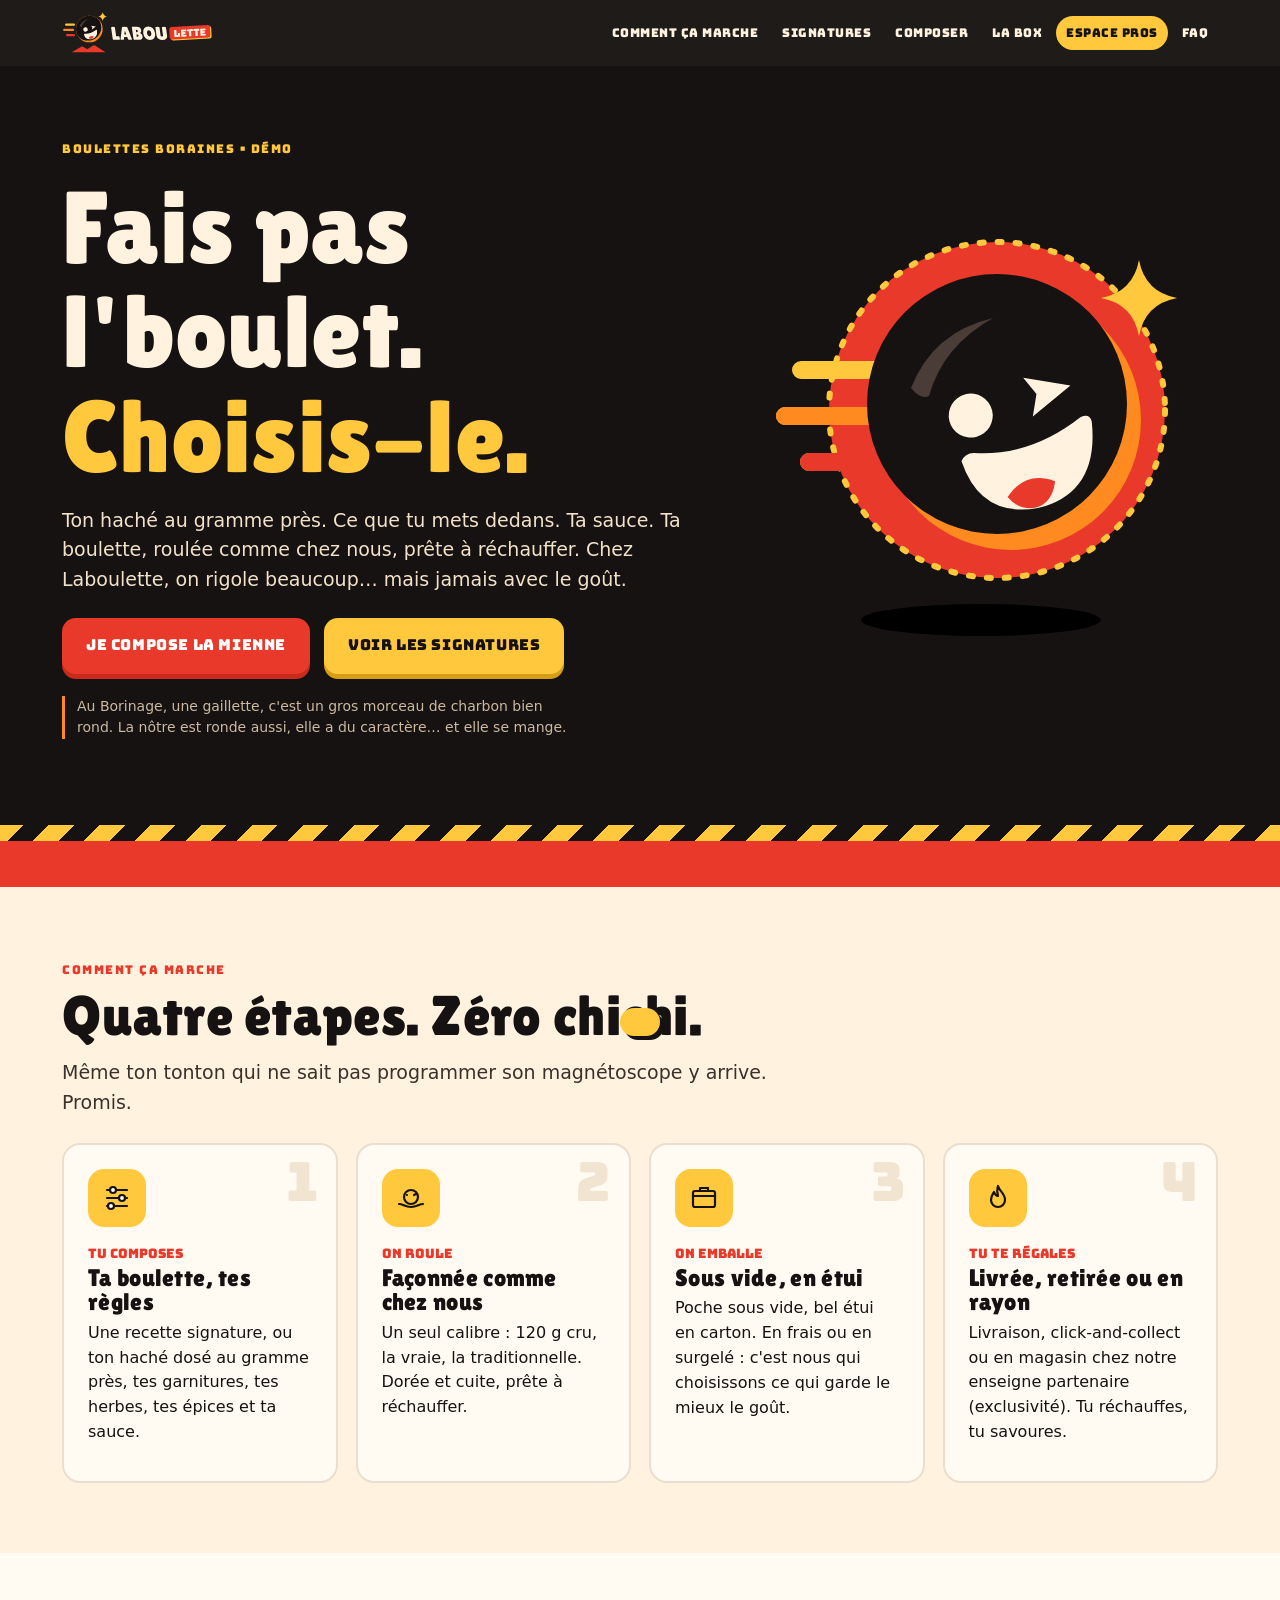
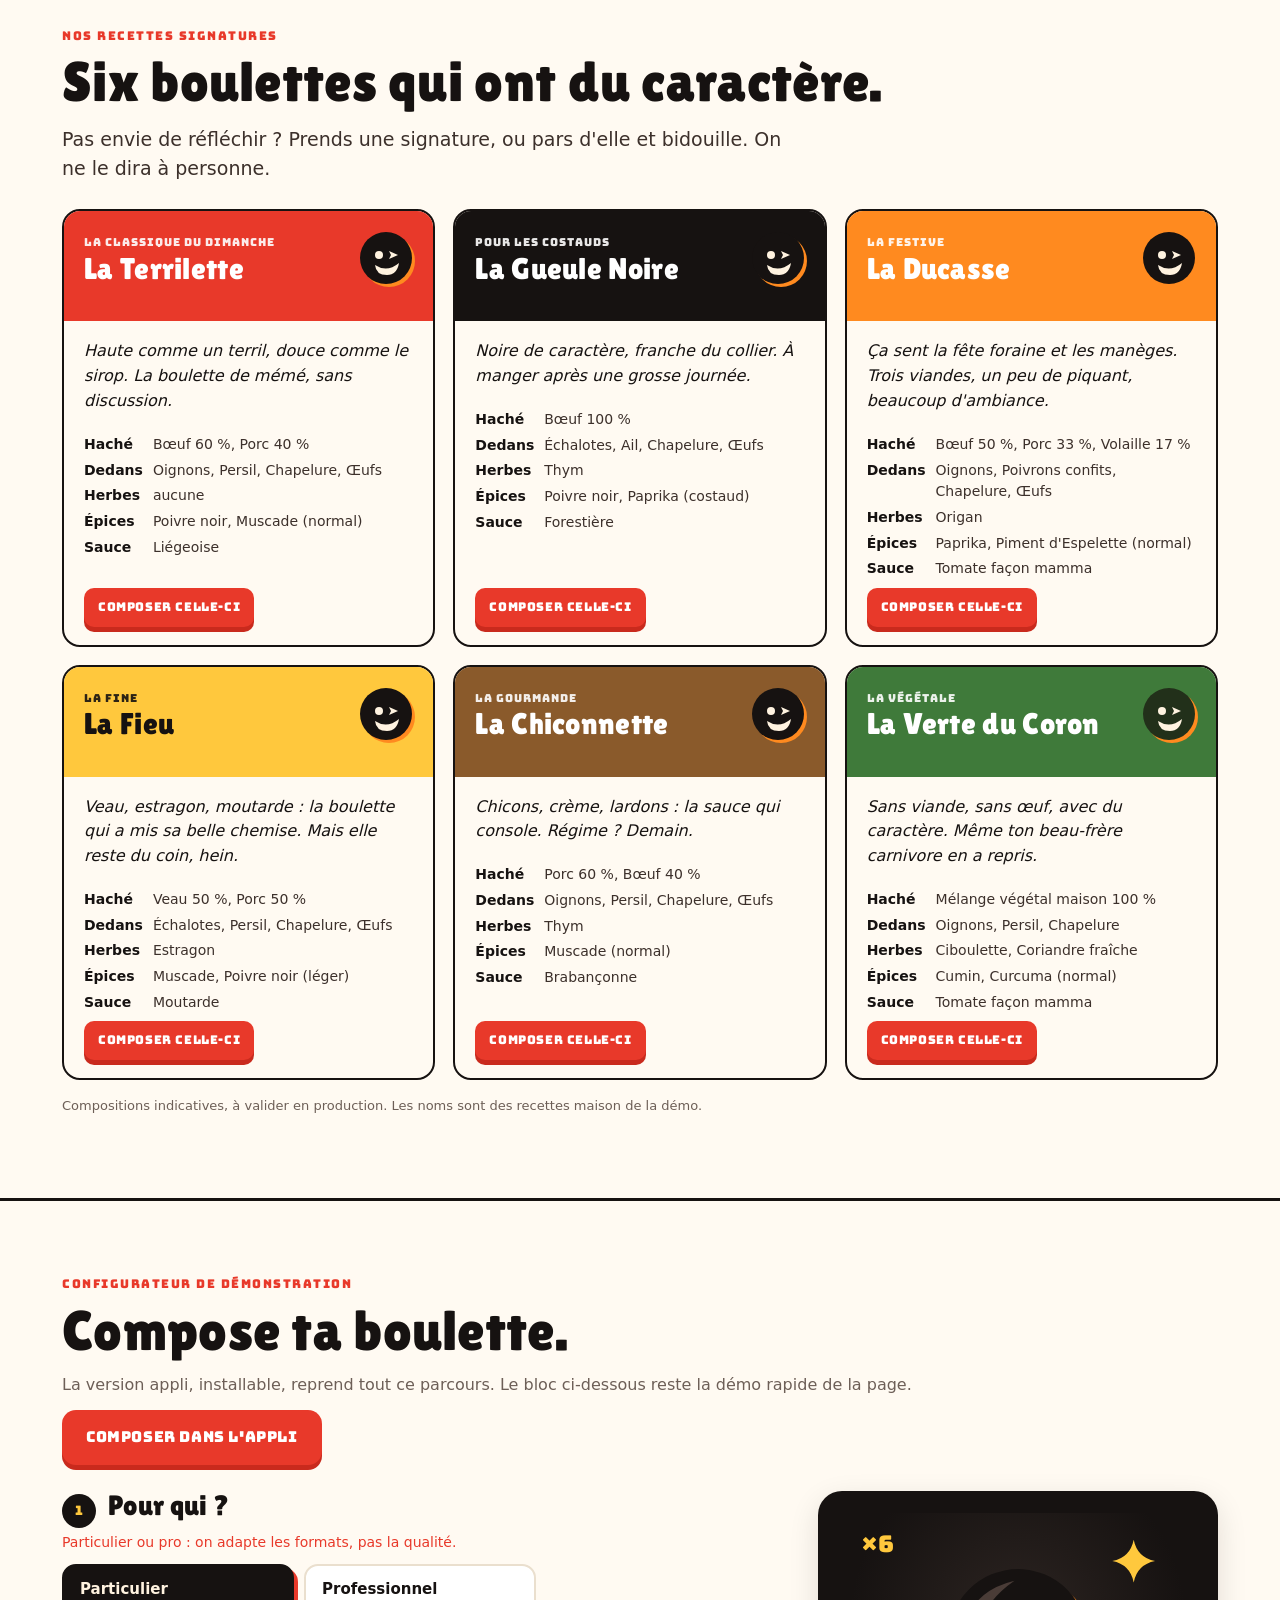
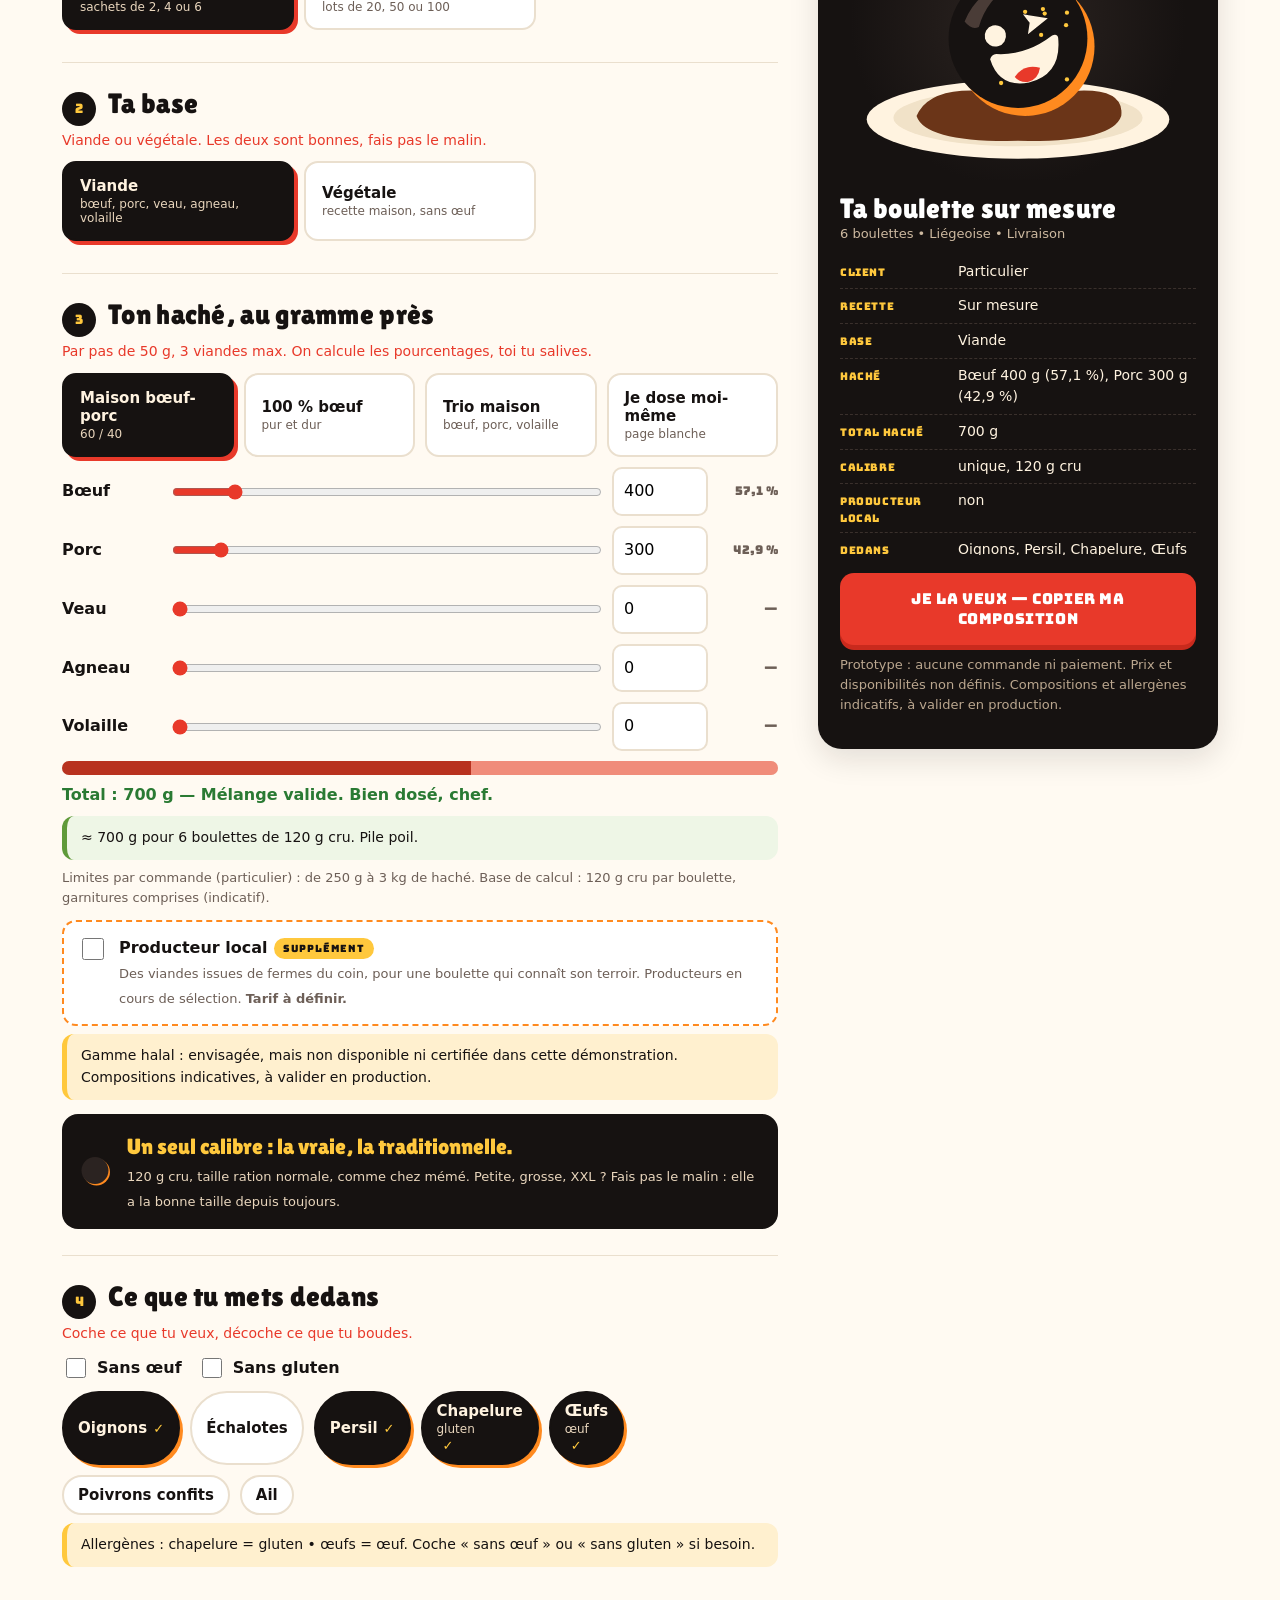
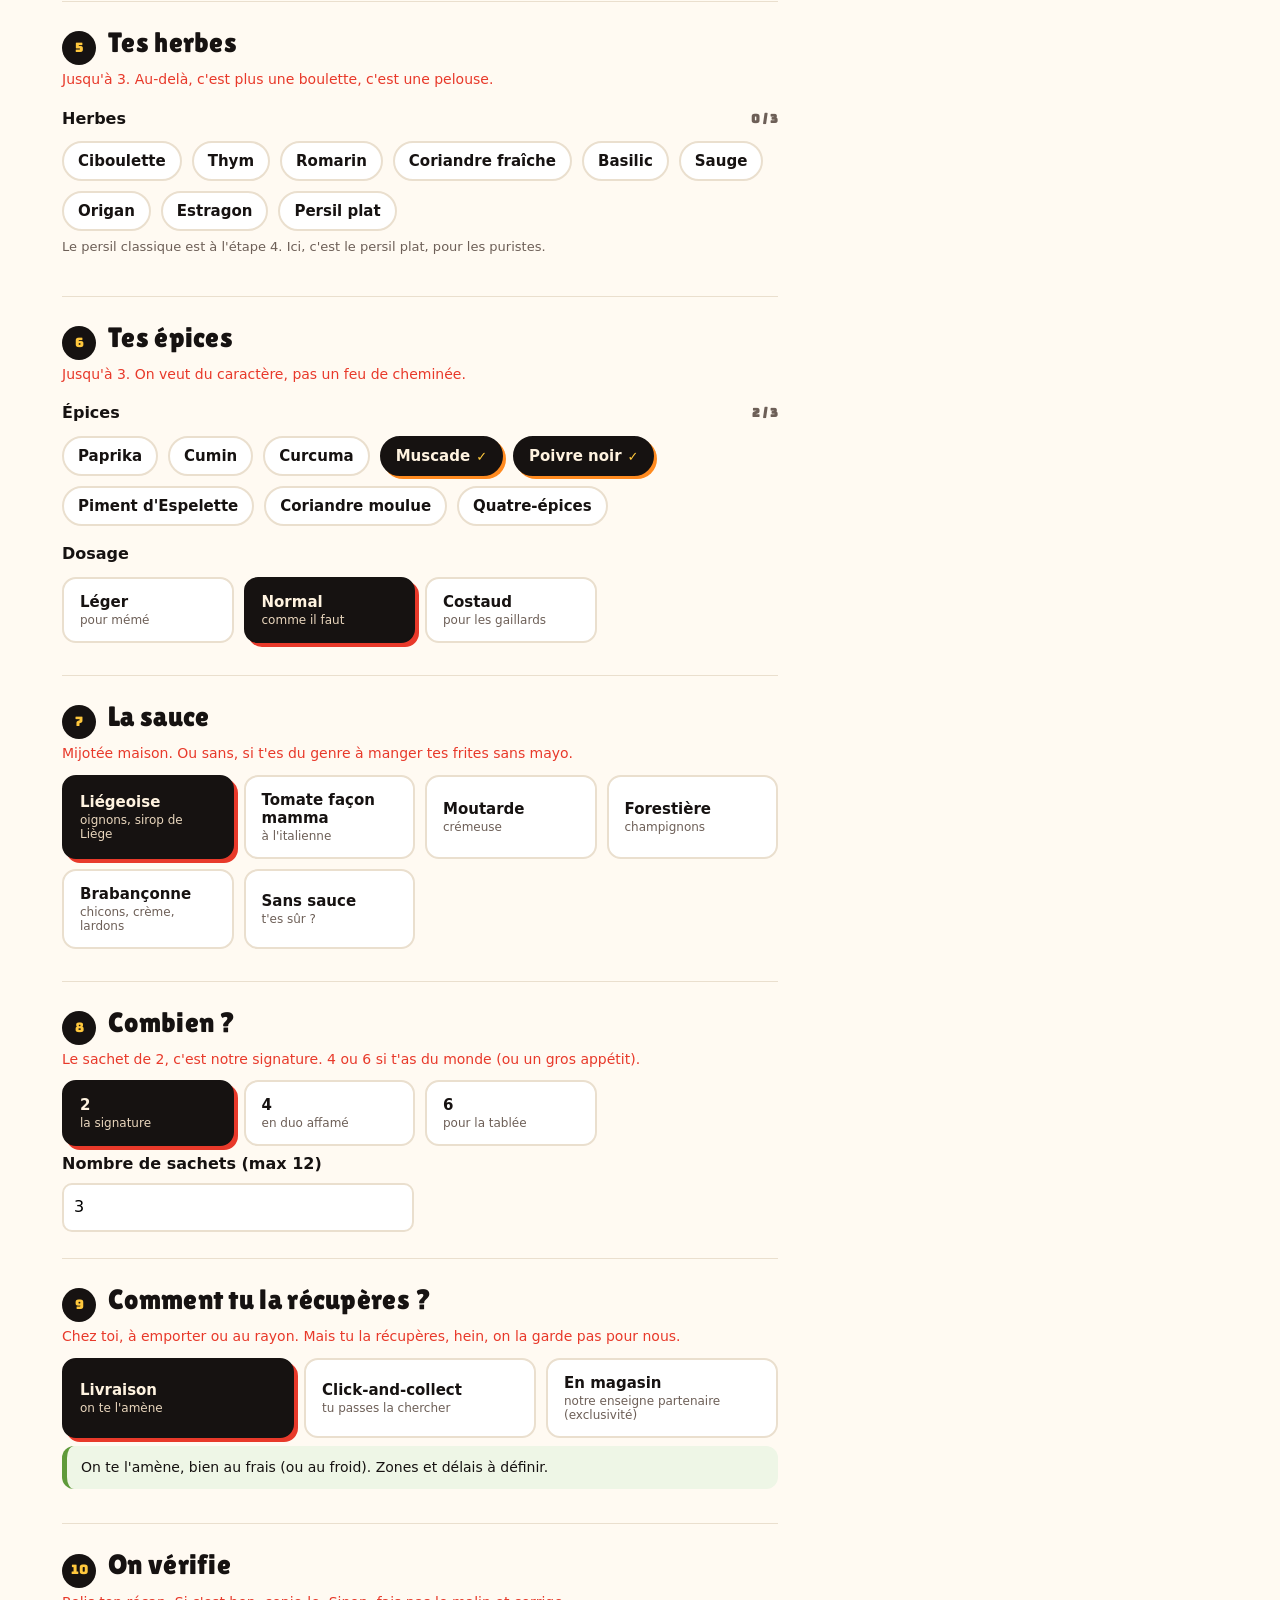
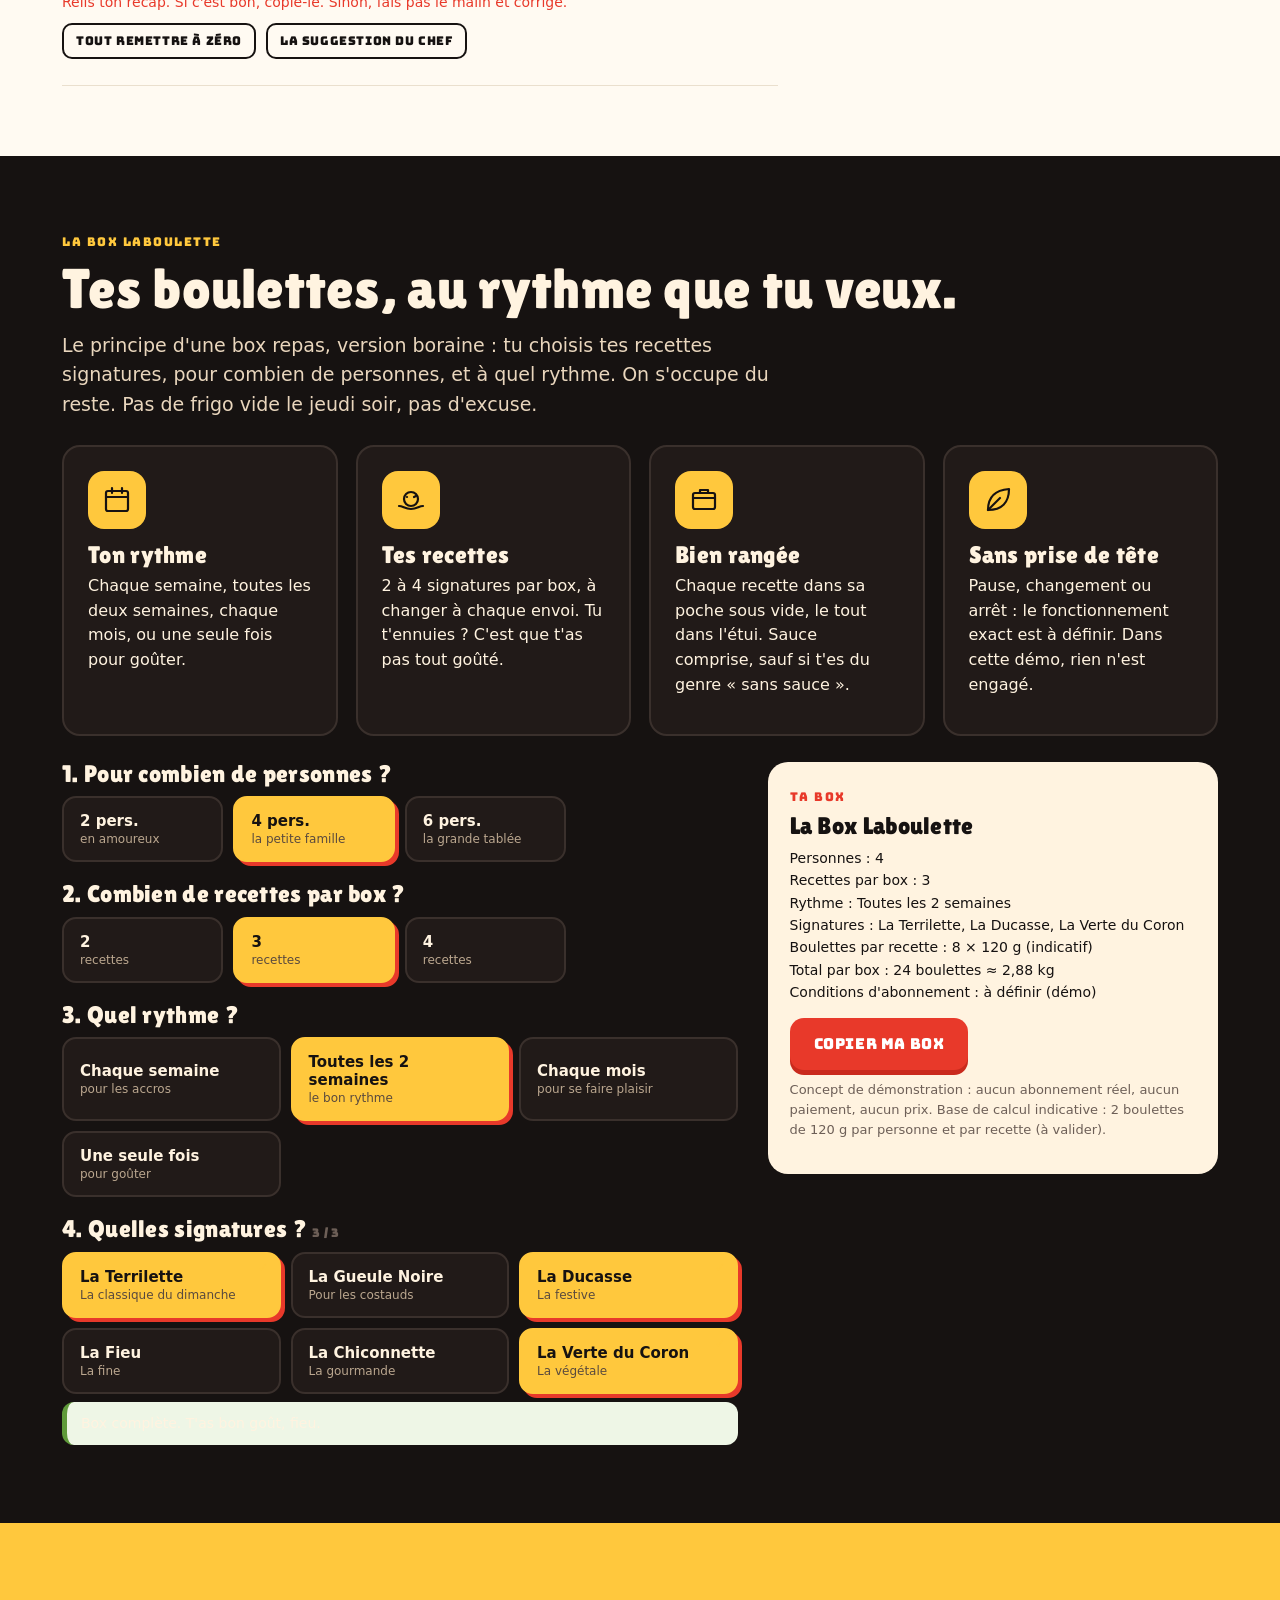
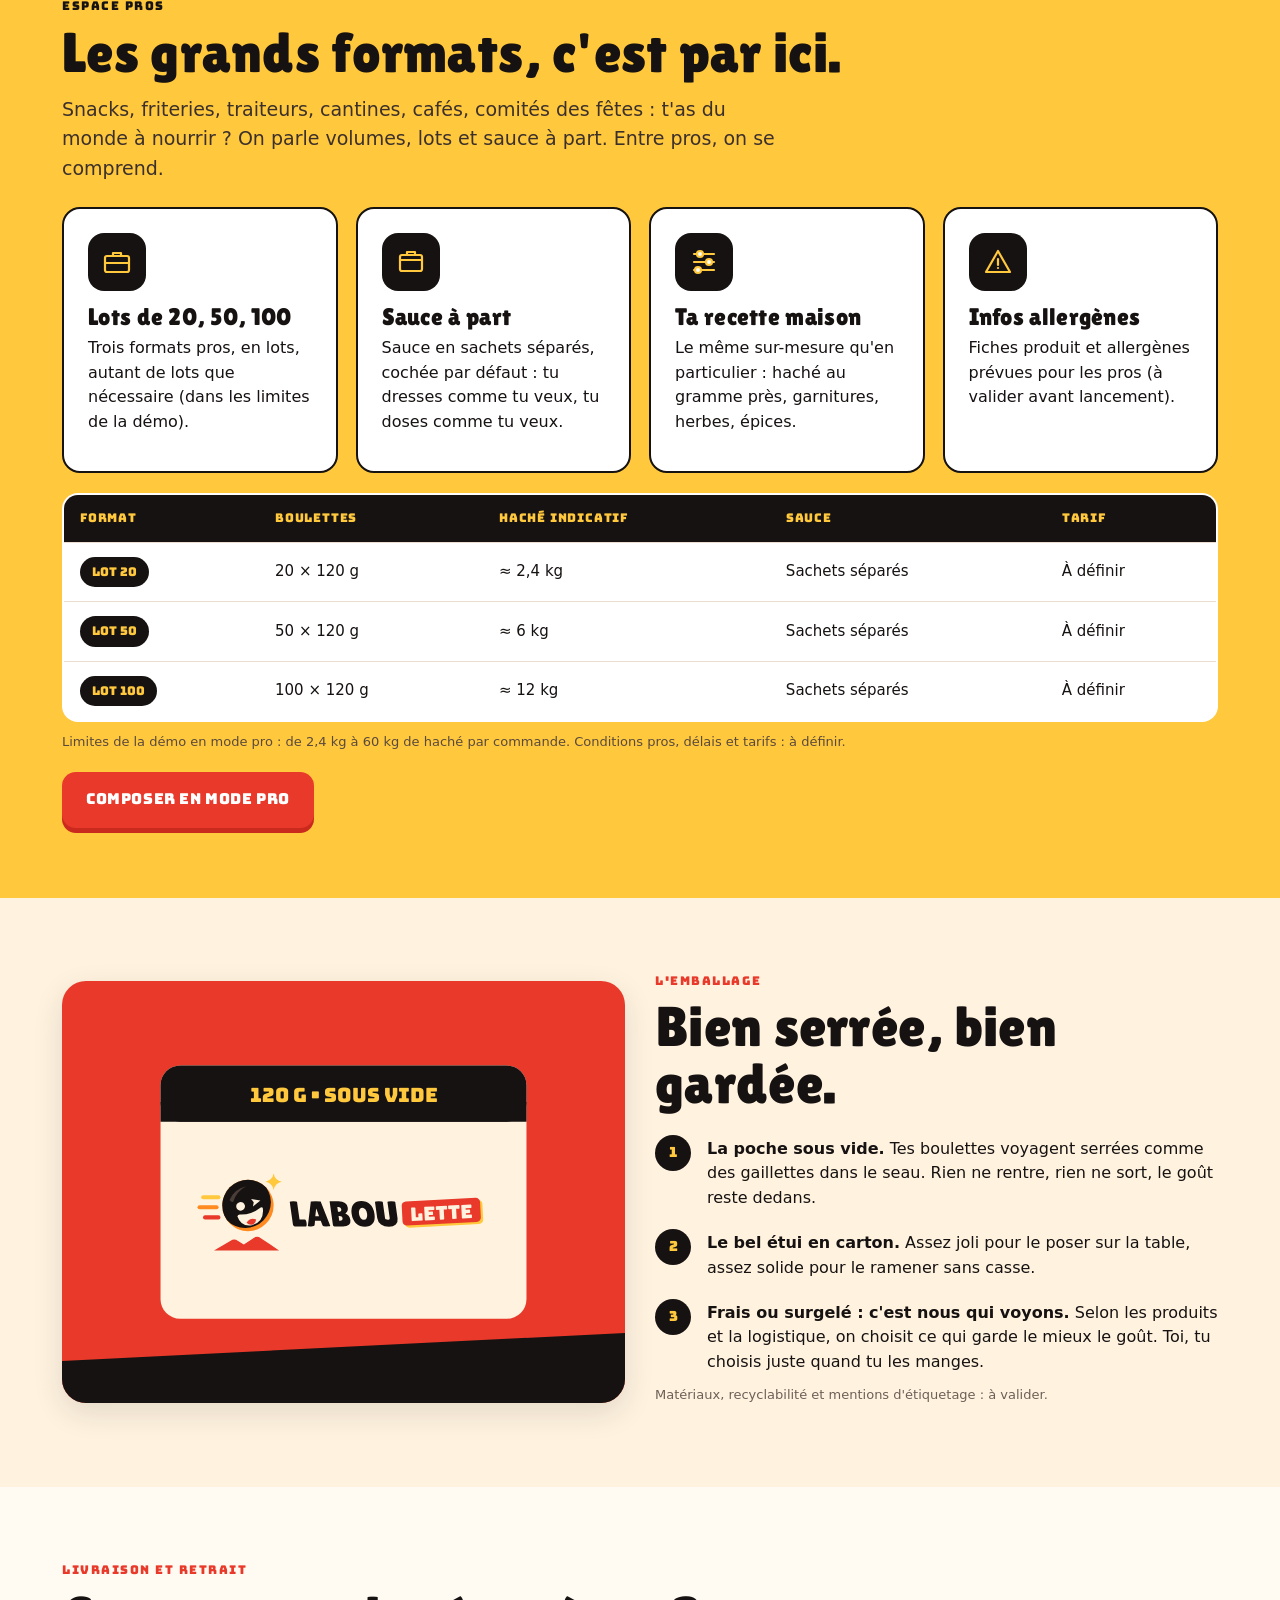
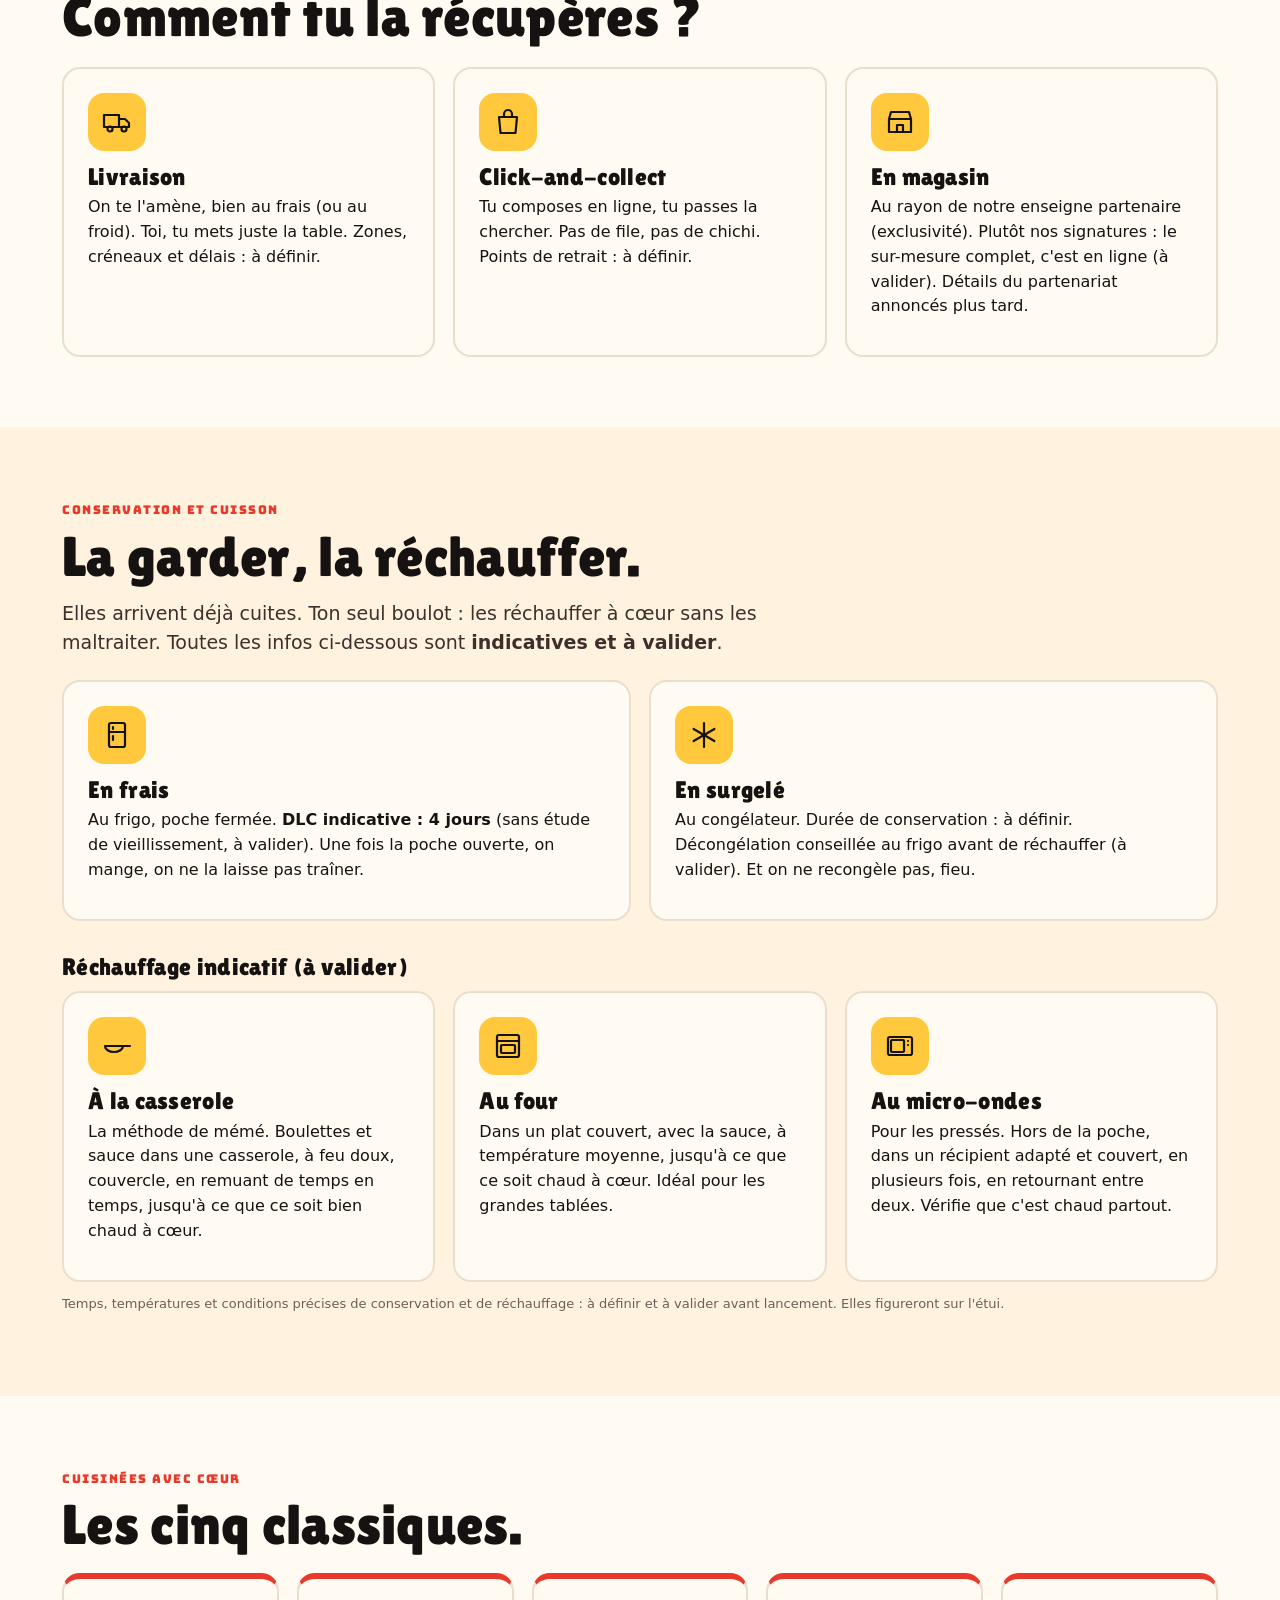
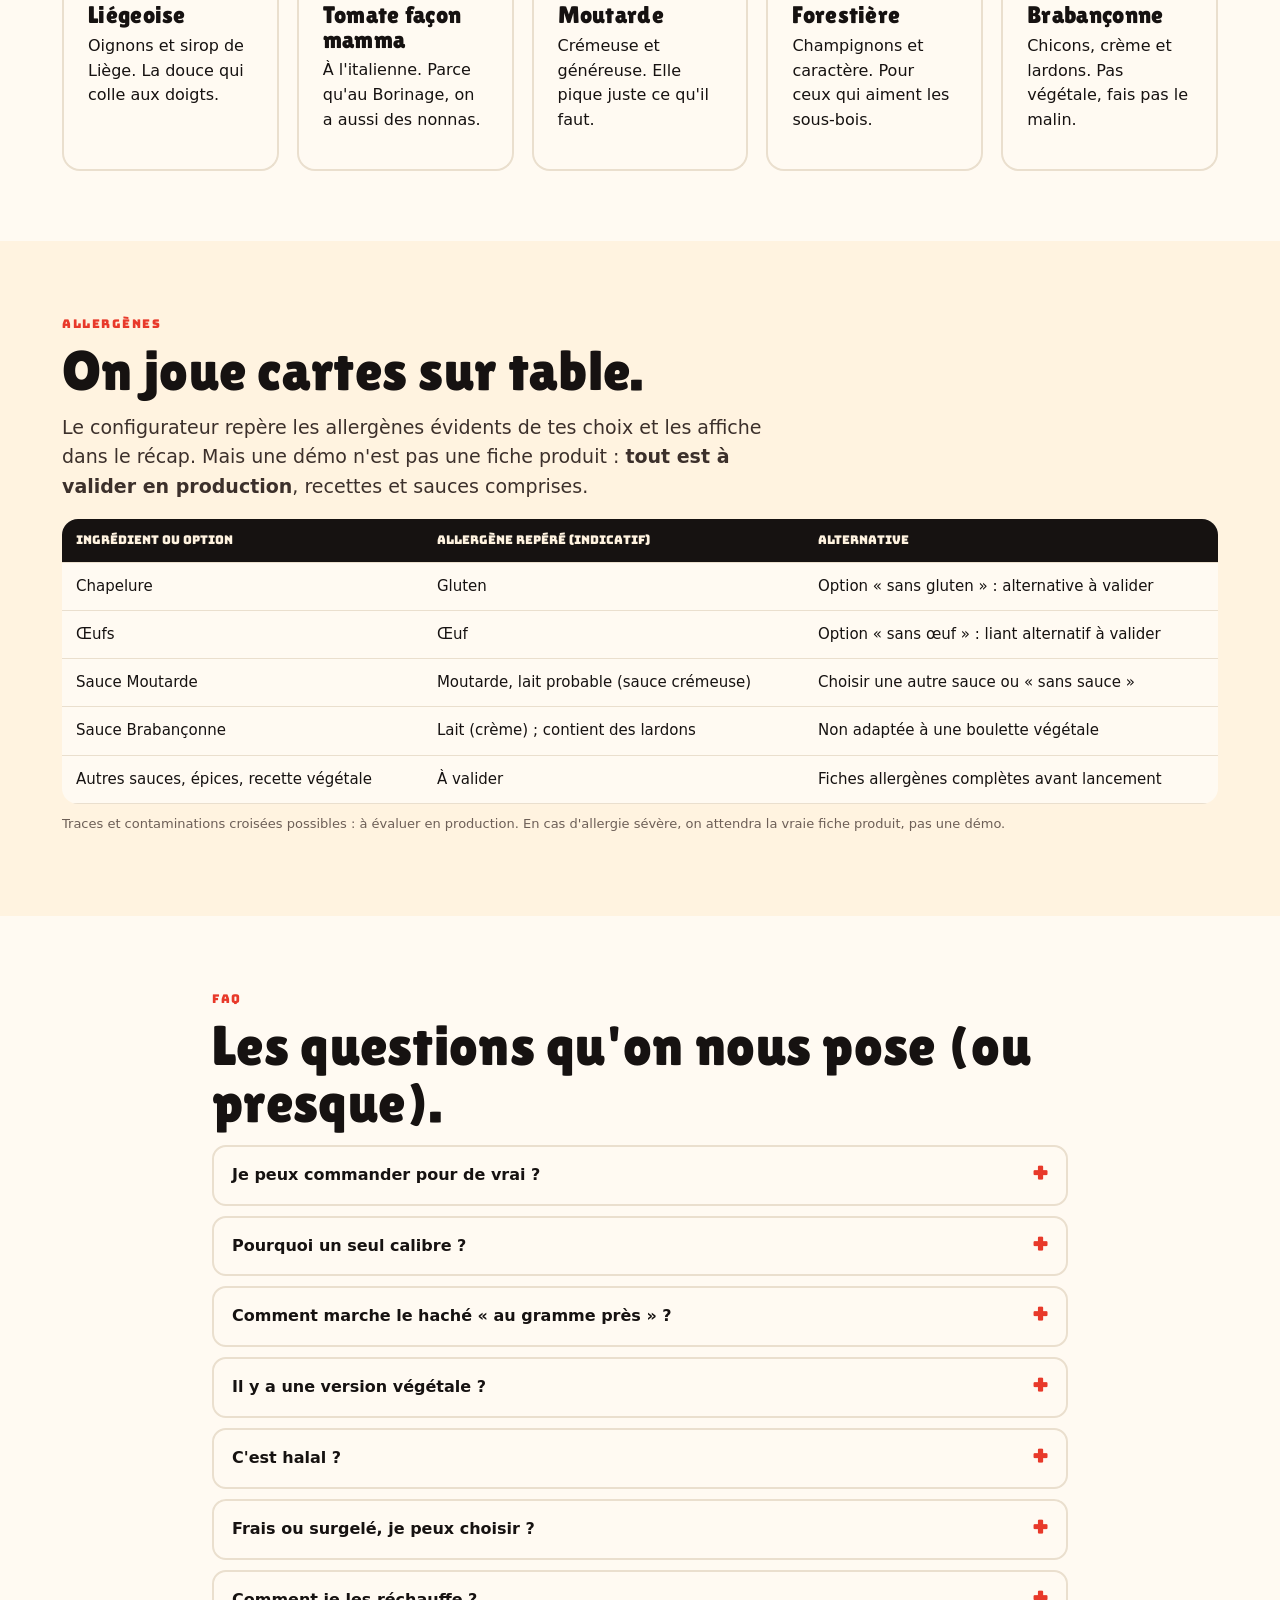
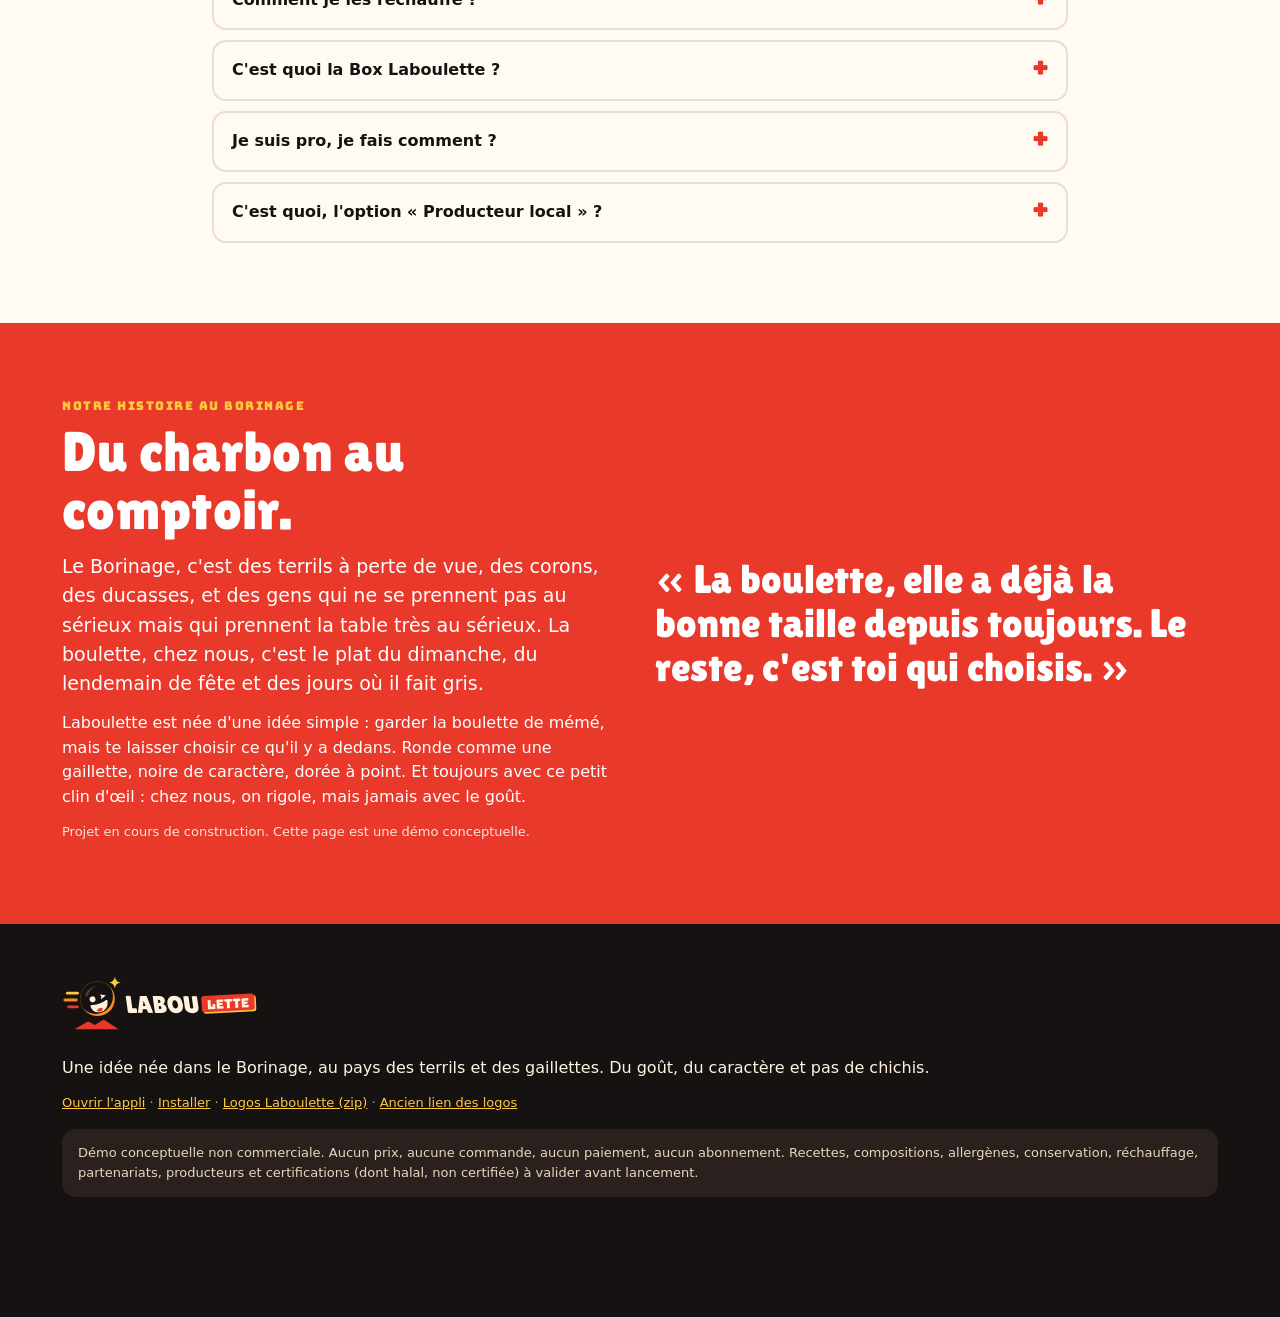
==== commit b98b73c8: "Laboulette : appli PWA et nouveau logo Le nom remplace La Gaillette. L'appli dans /app/ reprend le c" ====
--- a/index.html
+++ b/index.html
@@ -3,8 +3,8 @@
 <head>
 <meta charset="utf-8">
 <meta name="viewport" content="width=device-width,initial-scale=1">
-<title>La Gaillette Boulette — Fais pas l'boulet. Choisis-le.</title>
-<meta name="description" content="Démo : boulettes façon boraine, haché dosé au gramme près, recettes signatures, Box Gaillette et espace pros. Prototype sans commande ni prix.">
+<title>Laboulette — Fais pas l'boulet. Choisis-le.</title>
+<meta name="description" content="Démo : boulettes façon boraine, haché dosé au gramme près, recettes signatures, Box Laboulette et espace pros. Prototype sans commande ni prix.">
 <meta name="theme-color" content="#161211">
 <link rel="icon" href="favicon.ico" sizes="any">
 <link rel="icon" href="logo/icone/favicon.svg" type="image/svg+xml">
@@ -243,10 +243,10 @@
 
 <header class="top">
  <div class="wrap">
-  <a href="#" aria-label="La Gaillette Boulette — haut de page"><img src="logo/couleur-fond-fonce/la-gaillette-boulette_horizontal_couleur-fond-fonce.svg" alt="La Gaillette Boulette"></a>
+  <a href="#" aria-label="Laboulette — haut de page"><img src="logo/couleur-fond-fonce/laboulette_horizontal_couleur-fond-fonce.svg" alt="Laboulette"></a>
   <button class="btn small alt menu-btn" id="menuBtn" aria-expanded="false" aria-controls="nav">Menu</button>
   <nav class="nav" id="nav" aria-label="Navigation principale">
-   <a href="#comment">Comment ça marche</a><a href="#signatures">Signatures</a><a href="#composer">Composer</a><a href="#box">La Box</a><a href="#pros" class="pro">Espace Pros</a><a href="#faq">FAQ</a>
+   <a href="#comment">Comment ça marche</a><a href="#signatures">Signatures</a><a href="app/">Composer</a><a href="#box">La Box</a><a href="#pros" class="pro">Espace Pros</a><a href="#faq">FAQ</a>
   </nav>
  </div>
 </header>
@@ -257,8 +257,8 @@
   <div>
    <span class="eyebrow" style="color:var(--yellow)">Boulettes boraines • Démo</span>
    <h1 id="hero-t">Fais pas l'boulet.<br><em>Choisis-le.</em></h1>
-   <p class="lead">Ton haché au gramme près. Ce que tu mets dedans. Ta sauce. Ta boulette, roulée comme chez nous, prête à réchauffer. Chez La Gaillette, on rigole beaucoup… mais jamais avec le goût.</p>
-   <div class="ctas"><a class="btn" href="#composer">Je compose la mienne</a><a class="btn alt" href="#signatures">Voir les signatures</a></div>
+   <p class="lead">Ton haché au gramme près. Ce que tu mets dedans. Ta sauce. Ta boulette, roulée comme chez nous, prête à réchauffer. Chez Laboulette, on rigole beaucoup… mais jamais avec le goût.</p>
+   <div class="ctas"><a class="btn" href="app/">Je compose la mienne</a><a class="btn alt" href="#signatures">Voir les signatures</a></div>
    <p class="wink">Au Borinage, une gaillette, c'est un gros morceau de charbon bien rond. La nôtre est ronde aussi, elle a du caractère… et elle se mange.</p>
   </div>
   <div class="hero-viz" aria-hidden="true">
@@ -278,7 +278,7 @@
  </div>
  <div class="stripes"></div>
 </section>
-<div class="ticker" aria-hidden="true"><span>Haché au gramme près ✦ 120 g, le calibre unique ✦ 5 sauces mijotées ✦ Recettes signatures ✦ Box Gaillette ✦ Espace pros ✦ Fais pas le malin ✦ Haché au gramme près ✦ 120 g, le calibre unique ✦ 5 sauces mijotées ✦</span></div>
+<div class="ticker" aria-hidden="true"><span>Haché au gramme près ✦ 120 g, le calibre unique ✦ 5 sauces mijotées ✦ Recettes signatures ✦ Box Laboulette ✦ Espace pros ✦ Fais pas le malin ✦ Haché au gramme près ✦ 120 g, le calibre unique ✦ 5 sauces mijotées ✦</span></div>
 
 <section id="comment" class="how" aria-labelledby="how-t">
  <div class="wrap">
@@ -308,7 +308,8 @@
  <div class="wrap">
   <span class="eyebrow">Configurateur de démonstration</span>
   <h2 id="cfg-t">Compose ta boulette.</h2>
-  <p class="muted" style="margin-bottom:26px">Dix étapes, un seul bouton. Le récap suit en direct.</p>
+  <p class="muted" style="margin-bottom:12px">La version appli, installable, reprend tout ce parcours. Le bloc ci-dessous reste la démo rapide de la page.</p>
+  <p style="margin-bottom:26px"><a class="btn" href="app/">Composer dans l'appli</a></p>
   <div class="cfg-grid">
    <div class="opts">
 
@@ -394,7 +395,7 @@
 
 <section id="box" class="box" aria-labelledby="box-t">
  <div class="wrap">
-  <span class="eyebrow" style="color:var(--yellow)">La Box Gaillette</span>
+  <span class="eyebrow" style="color:var(--yellow)">La Box Laboulette</span>
   <h2 id="box-t">Tes boulettes, au rythme que tu veux.</h2>
   <p class="lead" style="color:#e9d6bd">Le principe d'une box repas, version boraine : tu choisis tes recettes signatures, pour combien de personnes, et à quel rythme. On s'occupe du reste. Pas de frigo vide le jeudi soir, pas d'excuse.</p>
   <div class="grid g4" style="margin:26px 0">
@@ -412,7 +413,7 @@
     <div id="boxMsg"></div>
    </div>
    <div class="box-sum" aria-live="polite">
-    <span class="eyebrow">Ta box</span><h3>La Box Gaillette</h3>
+    <span class="eyebrow">Ta box</span><h3>La Box Laboulette</h3>
     <pre id="boxRecap"></pre>
     <button class="btn" id="boxCopy" type="button">Copier ma box</button>
     <p class="small" style="margin-top:10px">Concept de démonstration : aucun abonnement réel, aucun paiement, aucun prix. Base de calcul indicative : 2 boulettes de 120 g par personne et par recette (à valider).</p>
@@ -442,14 +443,14 @@
    </tbody>
   </table></div>
   <p class="small" style="color:#5a4a3e;margin-top:10px">Limites de la démo en mode pro : de 2,4 kg à 60 kg de haché par commande. Conditions pros, délais et tarifs : à définir.</p>
-  <div style="margin-top:20px;display:flex;gap:12px;flex-wrap:wrap"><button class="btn" id="goPro" type="button">Composer en mode pro</button></div>
+  <div style="margin-top:20px;display:flex;gap:12px;flex-wrap:wrap"><a class="btn" href="app/?pour=pro">Composer en mode pro</a></div>
  </div>
 </section>
 
 <section id="emballage" aria-labelledby="emb-t">
  <div class="wrap split">
-  <div class="pack-art" role="img" aria-label="Illustration de l'étui en carton La Gaillette Boulette">
-   <svg viewBox="0 0 400 300" width="100%" height="100%" aria-hidden="true"><rect x="70" y="60" width="260" height="180" rx="14" fill="#fff3e0"/><rect x="70" y="60" width="260" height="40" rx="14" fill="#161211"/><rect x="70" y="86" width="260" height="14" fill="#161211"/><image href="logo/couleur/la-gaillette-boulette_horizontal_couleur.svg" x="95" y="120" width="210" height="90"/><text x="200" y="86" fill="#ffc83d" font-family="Bungee" font-size="14" text-anchor="middle">120 G • SOUS VIDE</text><path d="M0 270 L400 250 L400 300 L0 300Z" fill="#161211"/></svg>
+  <div class="pack-art" role="img" aria-label="Illustration de l'étui en carton Laboulette">
+   <svg viewBox="0 0 400 300" width="100%" height="100%" aria-hidden="true"><rect x="70" y="60" width="260" height="180" rx="14" fill="#fff3e0"/><rect x="70" y="60" width="260" height="40" rx="14" fill="#161211"/><rect x="70" y="86" width="260" height="14" fill="#161211"/><image href="logo/couleur/laboulette_horizontal_couleur.svg" x="95" y="120" width="210" height="90"/><text x="200" y="86" fill="#ffc83d" font-family="Bungee" font-size="14" text-anchor="middle">120 G • SOUS VIDE</text><path d="M0 270 L400 250 L400 300 L0 300Z" fill="#161211"/></svg>
   </div>
   <div>
    <span class="eyebrow">L'emballage</span>
@@ -541,7 +542,7 @@
   <details><summary>C'est halal ?</summary><p>Une gamme halal est envisagée, mais elle n'est ni disponible ni certifiée dans cette démo. On ne promet pas ce qu'on n'a pas.</p></details>
   <details><summary>Frais ou surgelé, je peux choisir ?</summary><p>Non, c'est nous qui choisissons, selon les produits et la logistique, ce qui garde le mieux le goût. En frais, la DLC indicative est de 4 jours (à valider). En surgelé, la durée est à définir.</p></details>
   <details><summary>Comment je les réchauffe ?</summary><p>Casserole à feu doux avec la sauce, four en plat couvert ou micro-ondes en plusieurs fois. Toujours jusqu'à ce que ce soit chaud à cœur. Les consignes précises sont à valider et seront sur l'étui.</p></details>
-  <details><summary>C'est quoi la Box Gaillette ?</summary><p>Une box de recettes signatures, pour 2 à 6 personnes, au rythme que tu veux. C'est un concept de démo : pas d'abonnement réel, pas d'engagement, pas de prix pour l'instant.</p></details>
+  <details><summary>C'est quoi la Box Laboulette ?</summary><p>Une box de recettes signatures, pour 2 à 6 personnes, au rythme que tu veux. C'est un concept de démo : pas d'abonnement réel, pas d'engagement, pas de prix pour l'instant.</p></details>
   <details><summary>Je suis pro, je fais comment ?</summary><p>Passe par l'Espace Pros ou clique « Composer en mode pro » : lots de 20, 50 ou 100, sauce en sachets séparés, de 2,4 à 60 kg de haché par commande dans la démo. Tarifs et conditions à définir.</p></details>
   <details><summary>C'est quoi, l'option « Producteur local » ?</summary><p>Un supplément pour des viandes issues de fermes du coin. Les producteurs sont en cours de sélection et le tarif est à définir. On ne te vend pas des noms qu'on n'a pas encore.</p></details>
  </div>
@@ -553,7 +554,7 @@
    <span class="eyebrow" style="color:var(--yellow)">Notre histoire au Borinage</span>
    <h2 id="his-t">Du charbon au comptoir.</h2>
    <p class="lead">Le Borinage, c'est des terrils à perte de vue, des corons, des ducasses, et des gens qui ne se prennent pas au sérieux mais qui prennent la table très au sérieux. La boulette, chez nous, c'est le plat du dimanche, du lendemain de fête et des jours où il fait gris.</p>
-   <p>La Gaillette Boulette est née d'une idée simple : garder la boulette de mémé, mais te laisser choisir ce qu'il y a dedans. Ronde comme une gaillette, noire de caractère, dorée à point. Et toujours avec ce petit clin d'œil : chez nous, on rigole, mais jamais avec le goût.</p>
+   <p>Laboulette est née d'une idée simple : garder la boulette de mémé, mais te laisser choisir ce qu'il y a dedans. Ronde comme une gaillette, noire de caractère, dorée à point. Et toujours avec ce petit clin d'œil : chez nous, on rigole, mais jamais avec le goût.</p>
    <p class="small" style="color:#ffe1dc">Projet en cours de construction. Cette page est une démo conceptuelle.</p>
   </div>
   <blockquote>« La boulette, elle a déjà la bonne taille depuis toujours. Le reste, c'est toi qui choisis. »</blockquote>
@@ -563,9 +564,9 @@
 
 <footer>
  <div class="wrap">
-  <img src="logo/couleur-fond-fonce/la-gaillette-boulette_horizontal_couleur-fond-fonce.svg" alt="La Gaillette Boulette">
+  <img src="logo/couleur-fond-fonce/laboulette_horizontal_couleur-fond-fonce.svg" alt="Laboulette">
   <p style="margin-top:14px">Une idée née dans le Borinage, au pays des terrils et des gaillettes. Du goût, du caractère et pas de chichis.</p>
-  <p class="small"><a href="la-gaillette-logos.zip" download>Télécharger les logos (zip)</a></p>
+  <p class="small"><a href="app/">Ouvrir l'appli</a> · <a href="app/installer.html">Installer</a> · <a href="laboulette-logos.zip" download>Logos Laboulette (zip)</a> · <a href="la-gaillette-logos.zip" download>Ancien lien des logos</a></p>
   <div class="proto">Démo conceptuelle non commerciale. Aucun prix, aucune commande, aucun paiement, aucun abonnement. Recettes, compositions, allergènes, conservation, réchauffage, partenariats, producteurs et certifications (dont halal, non certifiée) à valider avant lancement.</div>
  </div>
 </footer>
@@ -607,6 +608,7 @@
 function clone(o){return JSON.parse(JSON.stringify(o));}
 function $(id){return document.getElementById(id);}
 function box(g){return document.querySelector('[data-group="'+g+'"]');}
+function slug(n){return String(n).toLowerCase().normalize("NFD").replace(/[̀-ͯ]/g,"").replace(/[^a-z0-9]+/g,"-").replace(/(^-|-$)/g,"");}
 function esc(s){return String(s).replace(/[&<>"]/g,function(c){return {"&":"&amp;","<":"&lt;",">":"&gt;",'"':"&quot;"}[c];});}
 function fmt(g){return g>=1000?(g/1000).toLocaleString("fr-BE",{maximumFractionDigits:2})+" kg":g+" g";}
 function div(cls,txt){return '<div class="'+cls+'">'+esc(txt)+"</div>";}
@@ -843,7 +845,7 @@
   return '<article class="sig reveal"><div class="head" style="background:'+s.col+(s.dark?';color:#161211':'')+'"><span class="kind">'+esc(s.k)+'</span><h3>'+esc(s.n)+'</h3>'+
   '<svg viewBox="0 0 70 70" aria-hidden="true"><circle cx="38" cy="38" r="26" fill="#ff8a1f"/><circle cx="35" cy="35" r="26" fill="'+(s.base==="Végétale"?"#22301a":"#161211")+'"/><circle cx="28" cy="32" r="4" fill="#fff3e0"/><path d="M38 28l9 4-9 4 2-4z" fill="#fff3e0"/><path d="M24 42q12 8 24-2q-2 12-12 12q-11 0-12-10z" fill="#fff3e0"/></svg></div>'+
   '<div class="body"><p><i>'+esc(s.line)+'</i></p><dl><dt>Haché</dt><dd>'+esc(mix)+'</dd><dt>Dedans</dt><dd>'+esc(s.garnish.join(", "))+'</dd><dt>Herbes</dt><dd>'+esc(s.herbs.join(", ")||"aucune")+'</dd><dt>Épices</dt><dd>'+esc(s.spices.join(", "))+' ('+s.dose.toLowerCase()+')</dd><dt>Sauce</dt><dd>'+esc(s.sauce)+'</dd></dl>'+
-  '<button type="button" class="btn small" data-sig="'+i+'" aria-label="Partir de la recette '+esc(s.n)+'">Partir de celle-ci</button></div></article>';
+  '<a class="btn small" href="app/?recette='+slug(s.n)+'">Composer celle-ci</a></div></article>';
 }).join("");
 
 document.addEventListener("click",function(e){
@@ -860,15 +862,14 @@
 $("packs").addEventListener("change",function(e){var v=Math.floor(Number(e.target.value)||1);state.packs=Math.max(1,v);clampPacks();scaleToTarget();update();});
 $("reset").addEventListener("click",function(){var a=state.audience;reset();if(a!==state.audience)onChoice("audience",a);toast("On efface tout et on recommence. Sans rancune.");});
 $("classic").addEventListener("click",function(){loadSig(0);toast("La suggestion du chef : La Terrilette. Tu peux toujours bidouiller, va.");});
-$("goPro").addEventListener("click",function(){if(!pro())onChoice("audience","Professionnel");document.getElementById("composer").scrollIntoView();});
 function doCopy(t,ok){
   function fallback(){window.prompt("Copie ta composition :",t);}
   if(navigator.clipboard&&navigator.clipboard.writeText){navigator.clipboard.writeText(t).then(function(){toast(ok);},fallback);}else fallback();
 }
-function copyCompo(){doCopy("LA GAILLETTE BOULETTE — Ma composition (démo, sans commande)\n"+update(),"Composition copiée ! Plus qu'à la coller où tu veux.");}
+function copyCompo(){doCopy("LABOULETTE — Ma composition (démo, sans commande)\n"+update(),"Composition copiée ! Plus qu'à la coller où tu veux.");}
 $("copy").addEventListener("click",copyCompo);$("mbCopy").addEventListener("click",copyCompo);
 
-// Box Gaillette
+// Box Laboulette
 var BOX={people:[{v:"2",s:"en amoureux"},{v:"4",s:"la petite famille"},{v:"6",s:"la grande tablée"}],recipes:[{v:"2",s:"recettes"},{v:"3",s:"recettes"},{v:"4",s:"recettes"}],
   rhythm:[{v:"Chaque semaine",s:"pour les accros"},{v:"Toutes les 2 semaines",s:"le bon rythme"},{v:"Chaque mois",s:"pour se faire plaisir"},{v:"Une seule fois",s:"pour goûter"}],
   picks:SIGS.map(function(s){return {v:s.n,s:s.k};})};
@@ -890,7 +891,7 @@
   else{bstate[k]=v;if(k==="recipes"&&bstate.picks.length>Number(v)){bstate.picks=bstate.picks.slice(0,Number(v));toast("On a retiré la dernière signature, ta box est plus petite.");}}
   renderBox();
 }
-$("boxCopy").addEventListener("click",function(){doCopy("LA BOX GAILLETTE — Ma box (démo, sans abonnement)\n"+renderBox(),"Box copiée ! Garde-la au chaud.");});
+$("boxCopy").addEventListener("click",function(){doCopy("LA BOX LABOULETTE — Ma box (démo, sans abonnement)\n"+renderBox(),"Box copiée ! Garde-la au chaud.");});
 
 // menu mobile, apparitions
 $("menuBtn").addEventListener("click",function(){var n=$("nav"),o=n.classList.toggle("open");this.setAttribute("aria-expanded",o);});
@@ -899,7 +900,7 @@
 else document.querySelectorAll(".reveal").forEach(function(el){el.classList.add("in");});
 
 reset();renderBox();
-window.__gaillette={state:function(){return state;},recap:update,box:renderBox};
+window.__laboulette={state:function(){return state;},recap:update,box:renderBox};
 })();
 </script>
 </body>
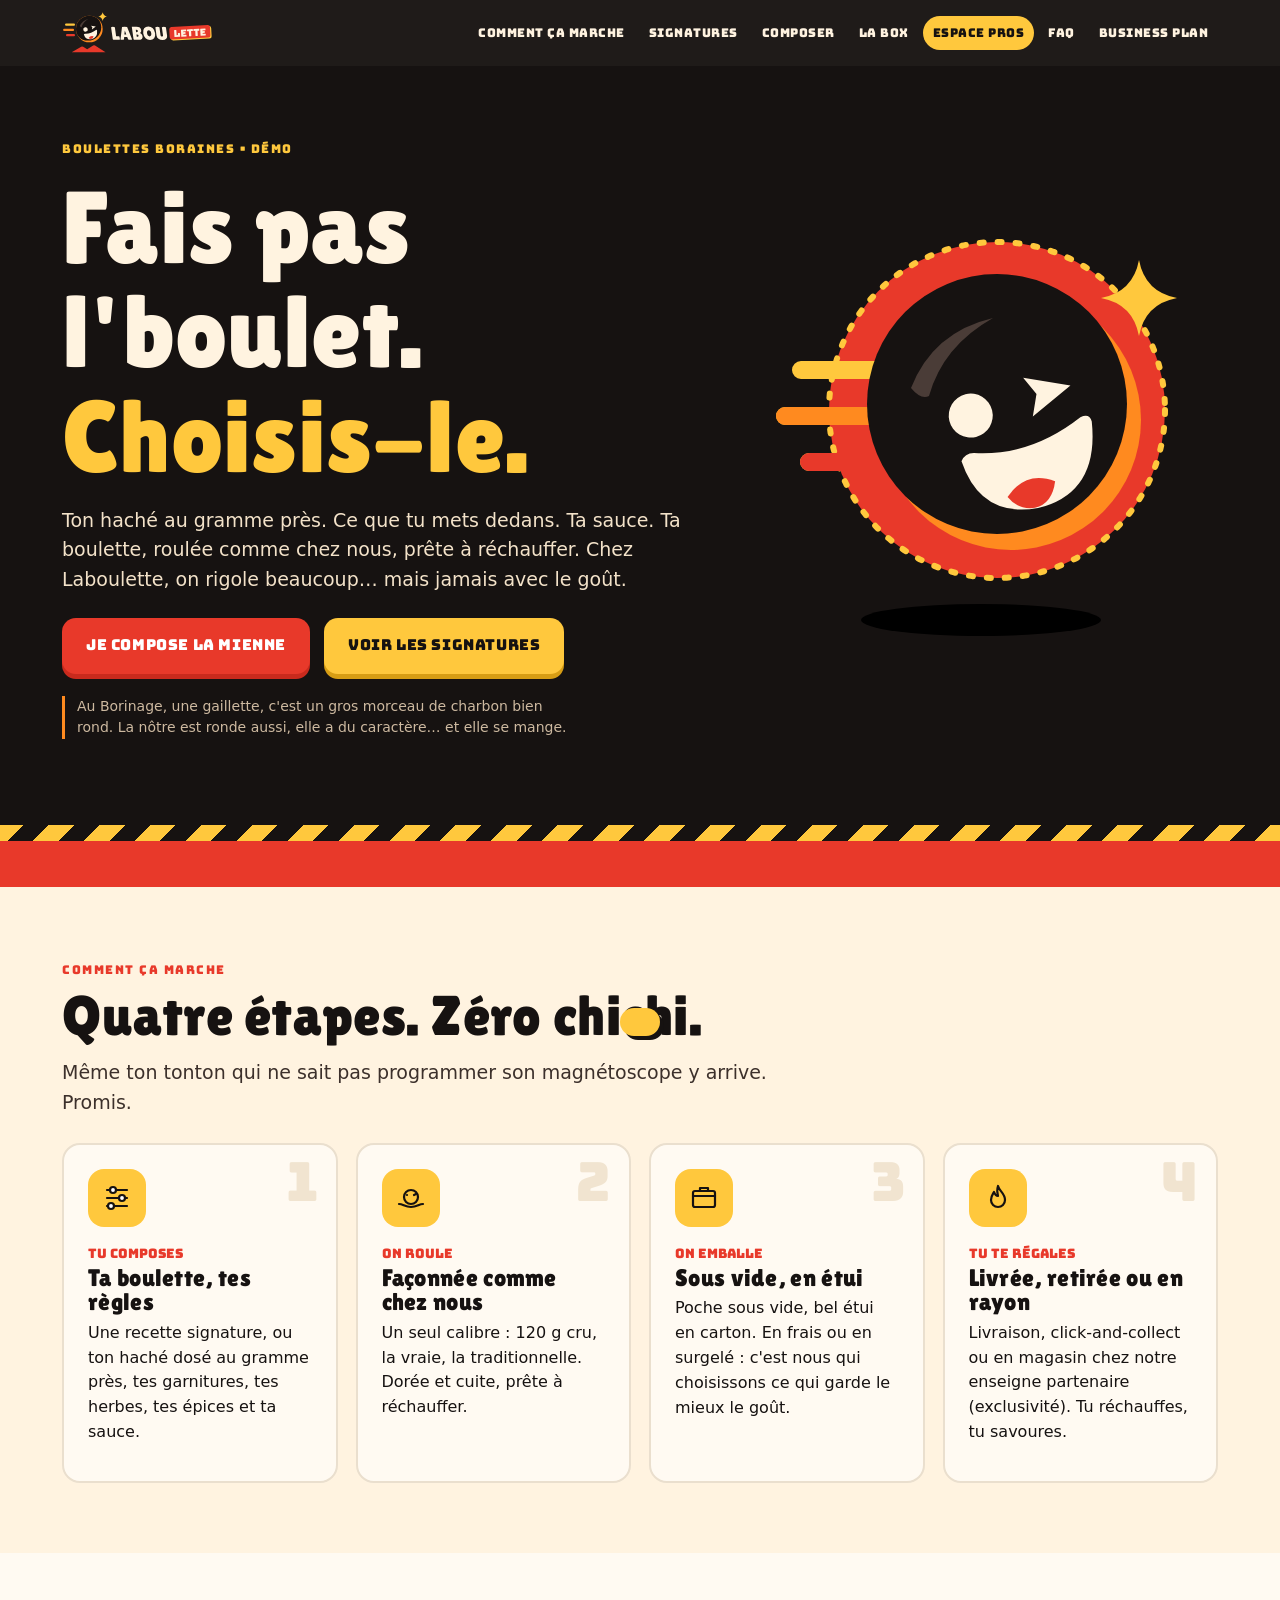
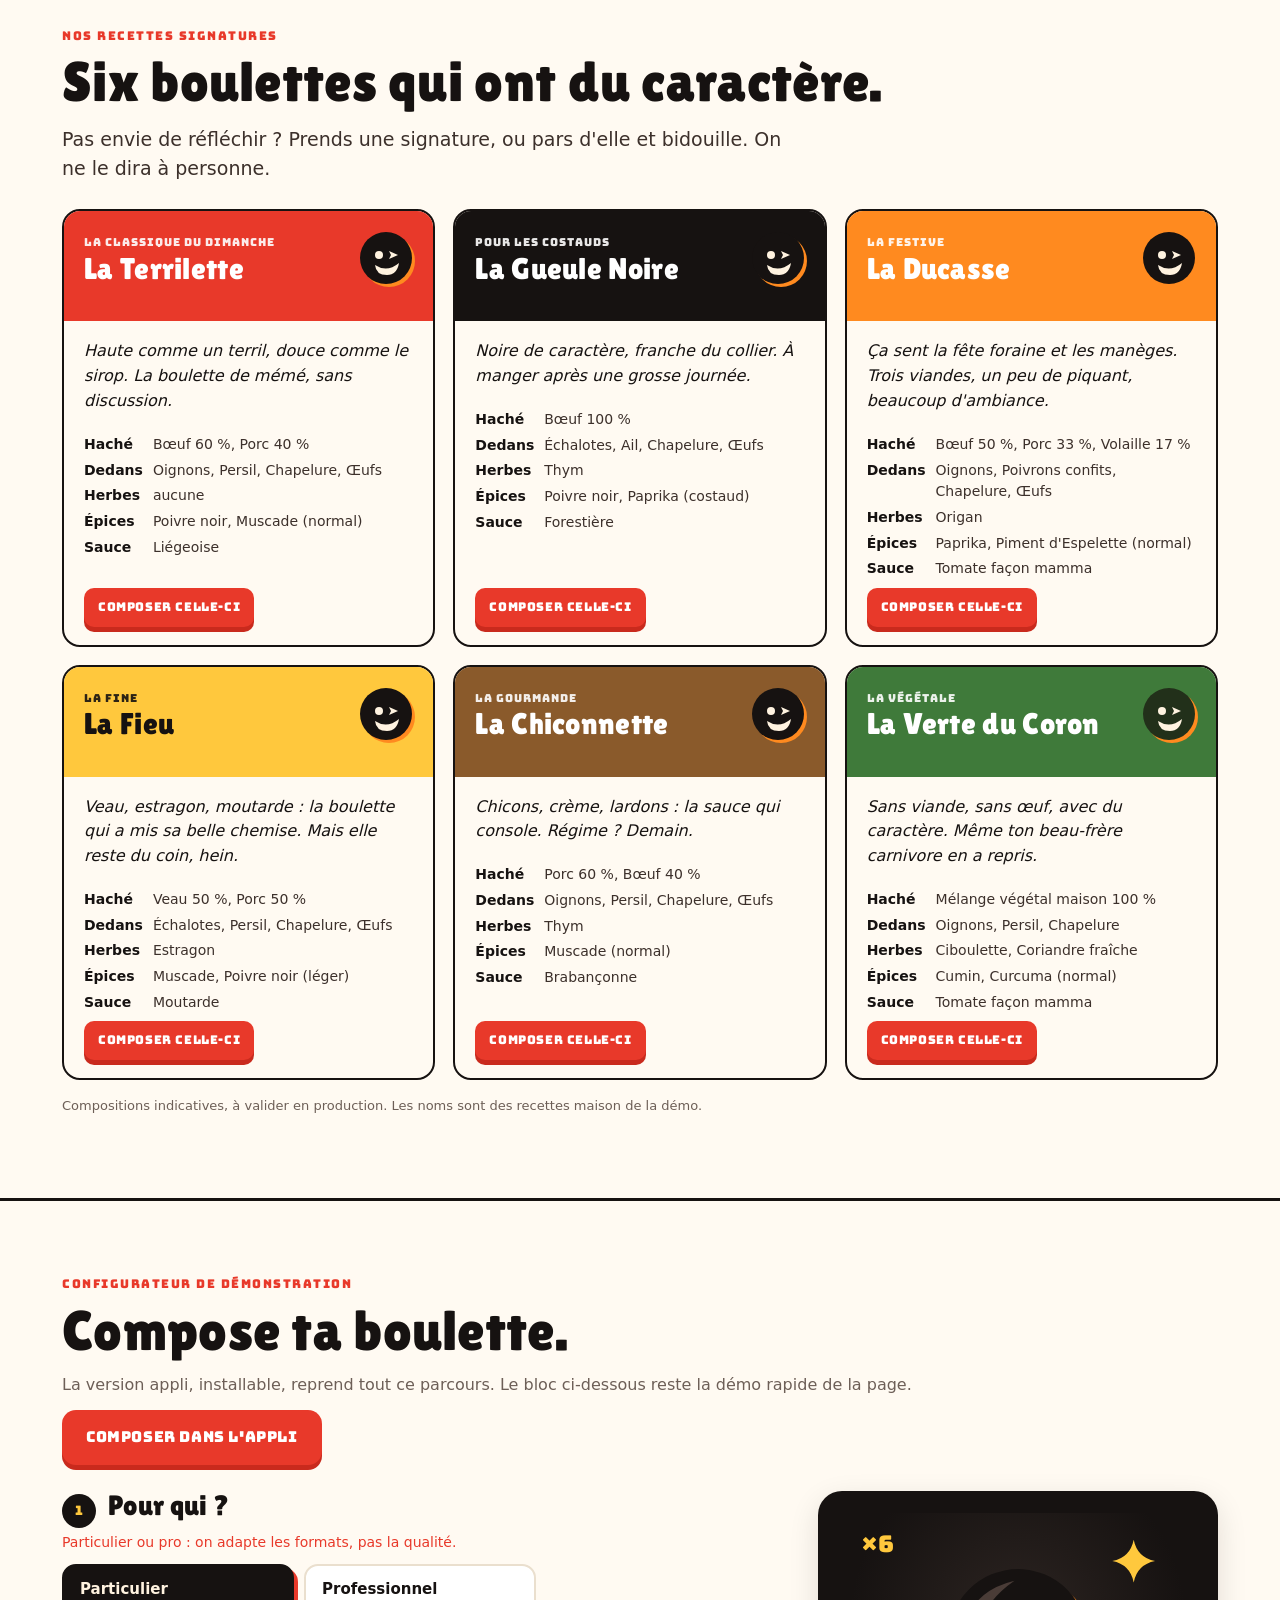
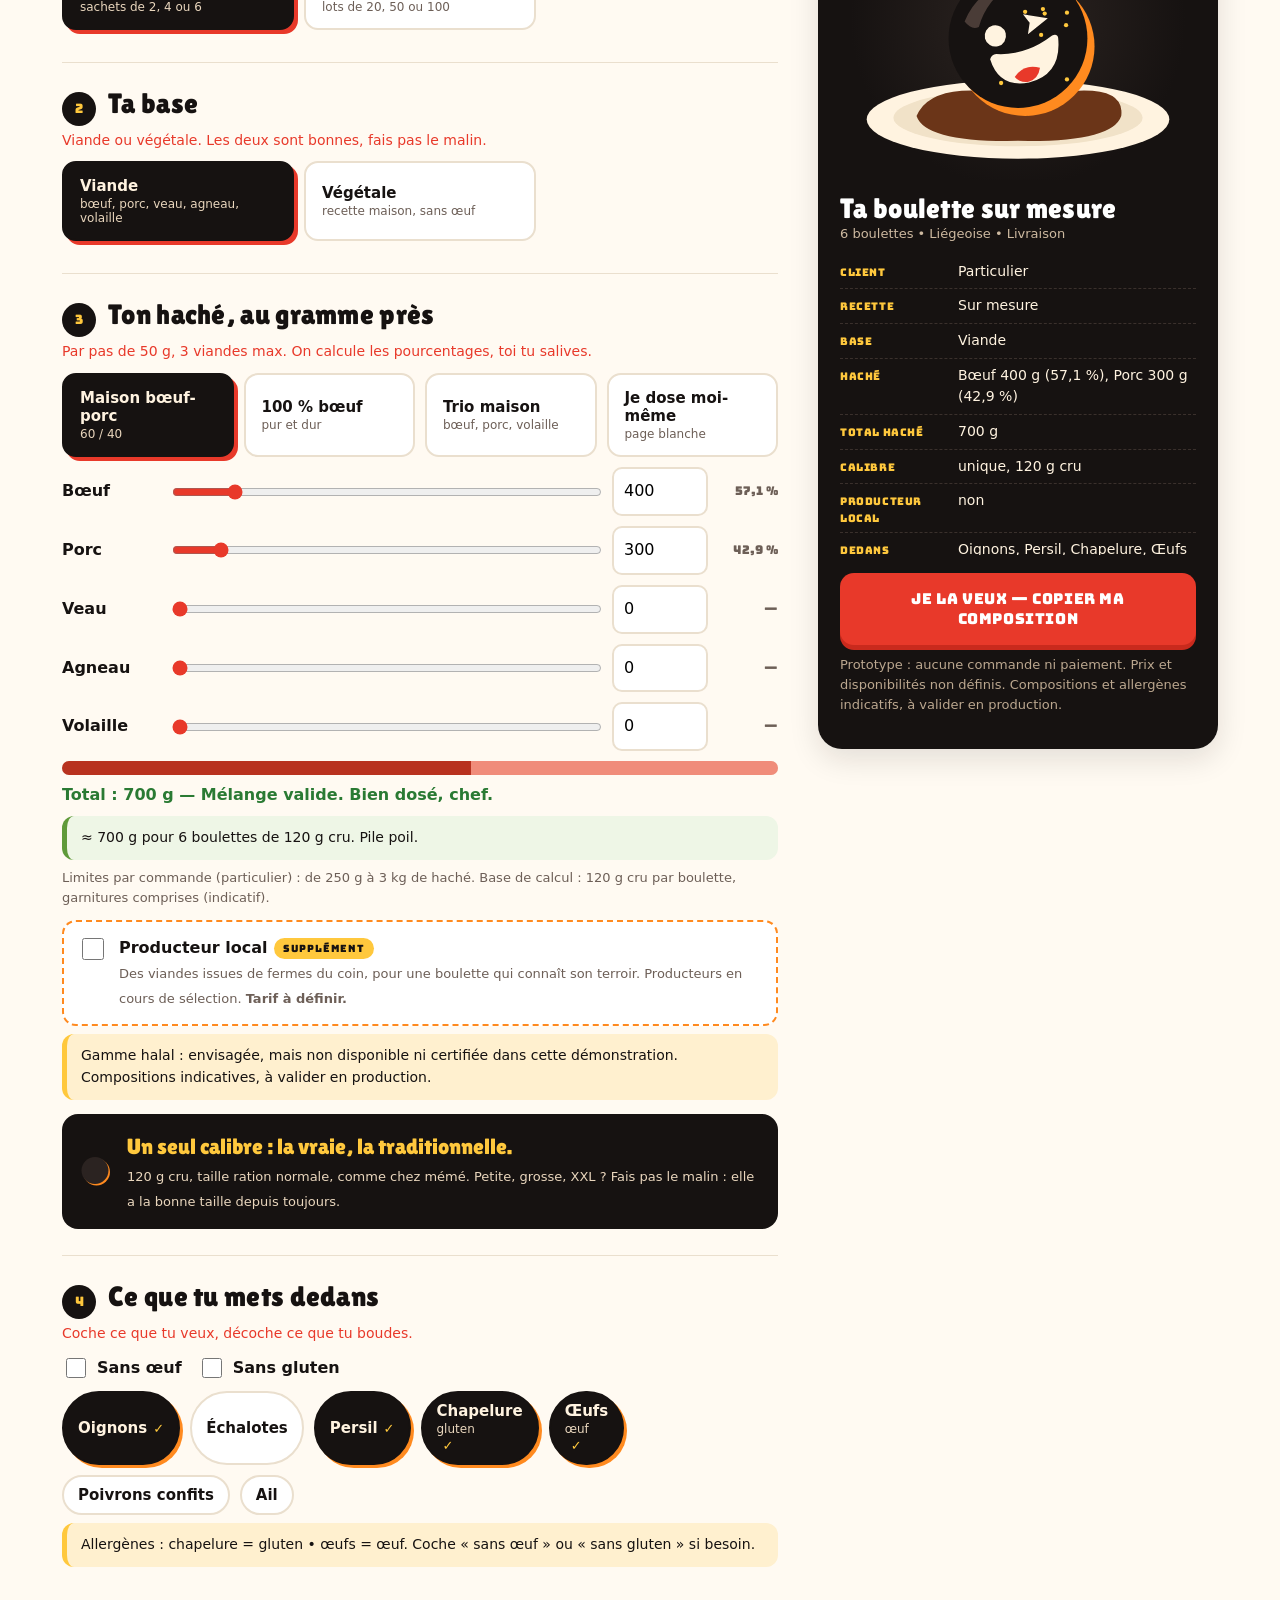
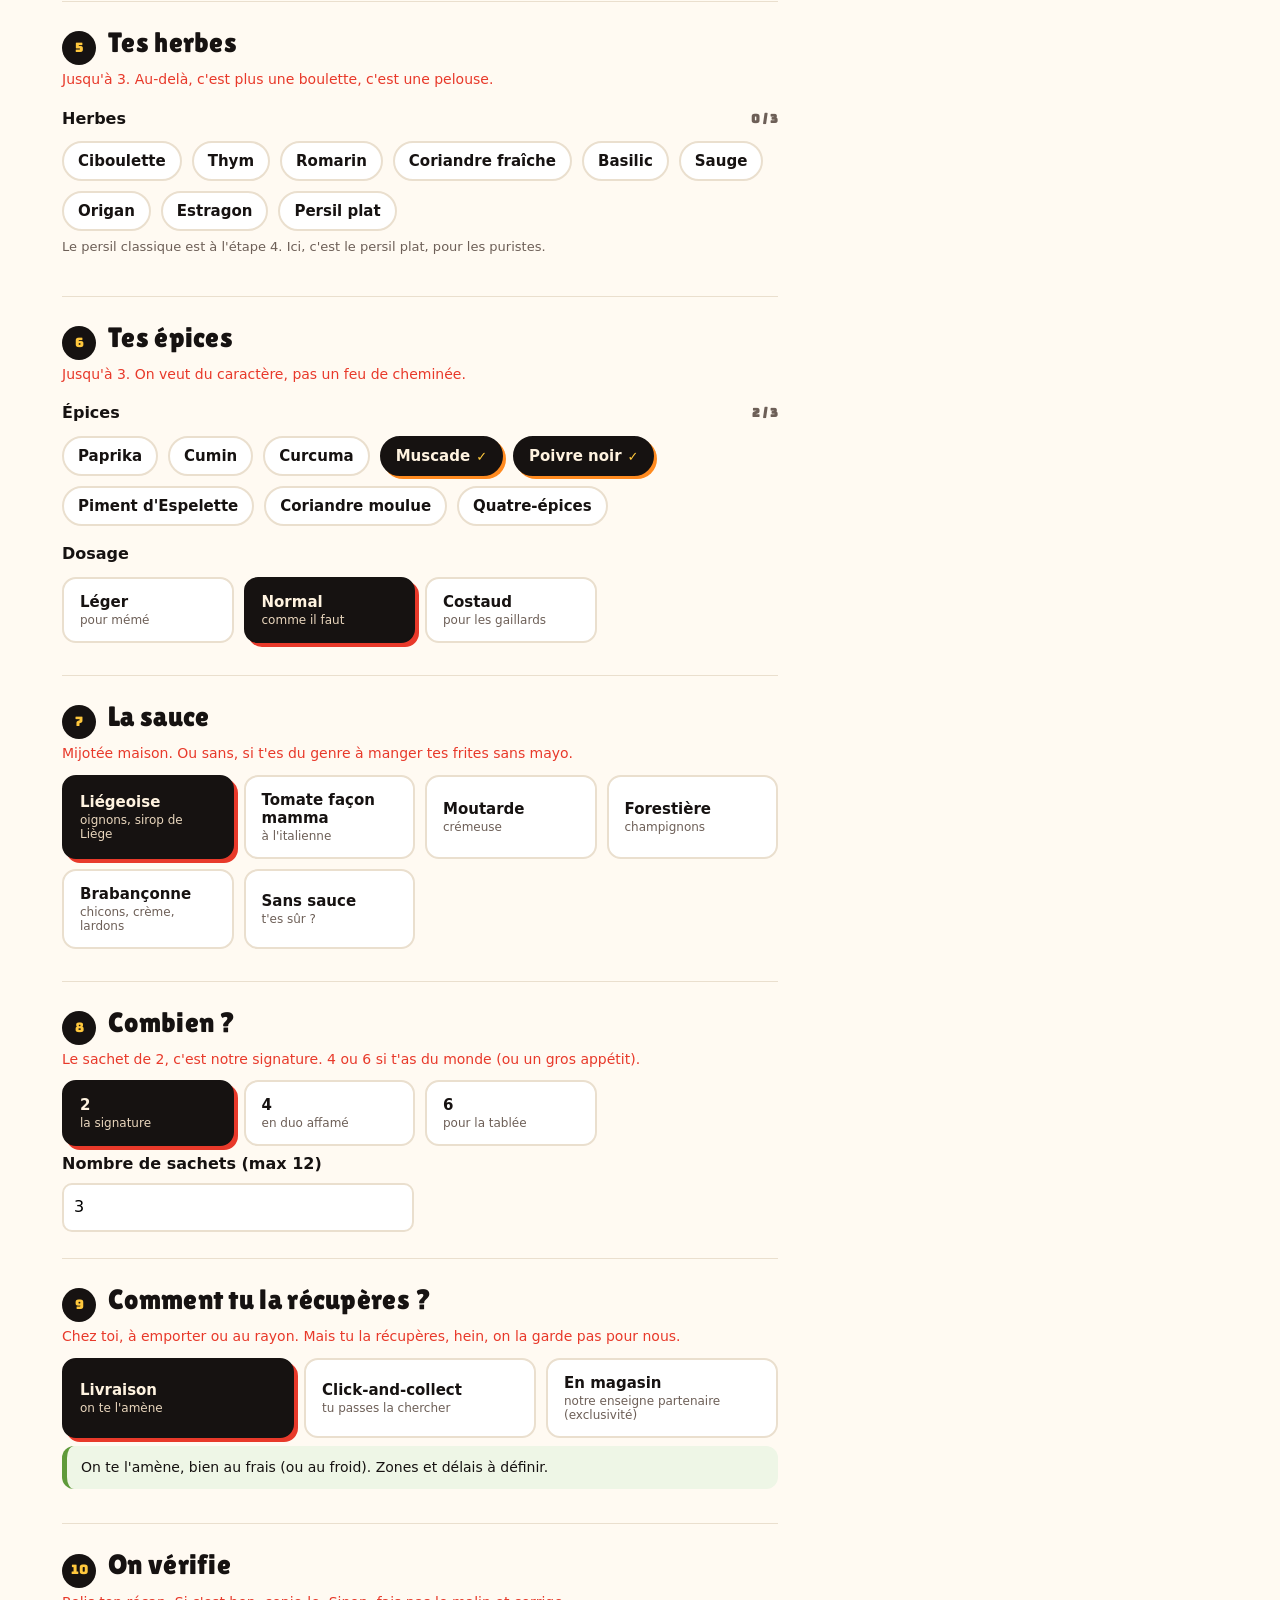
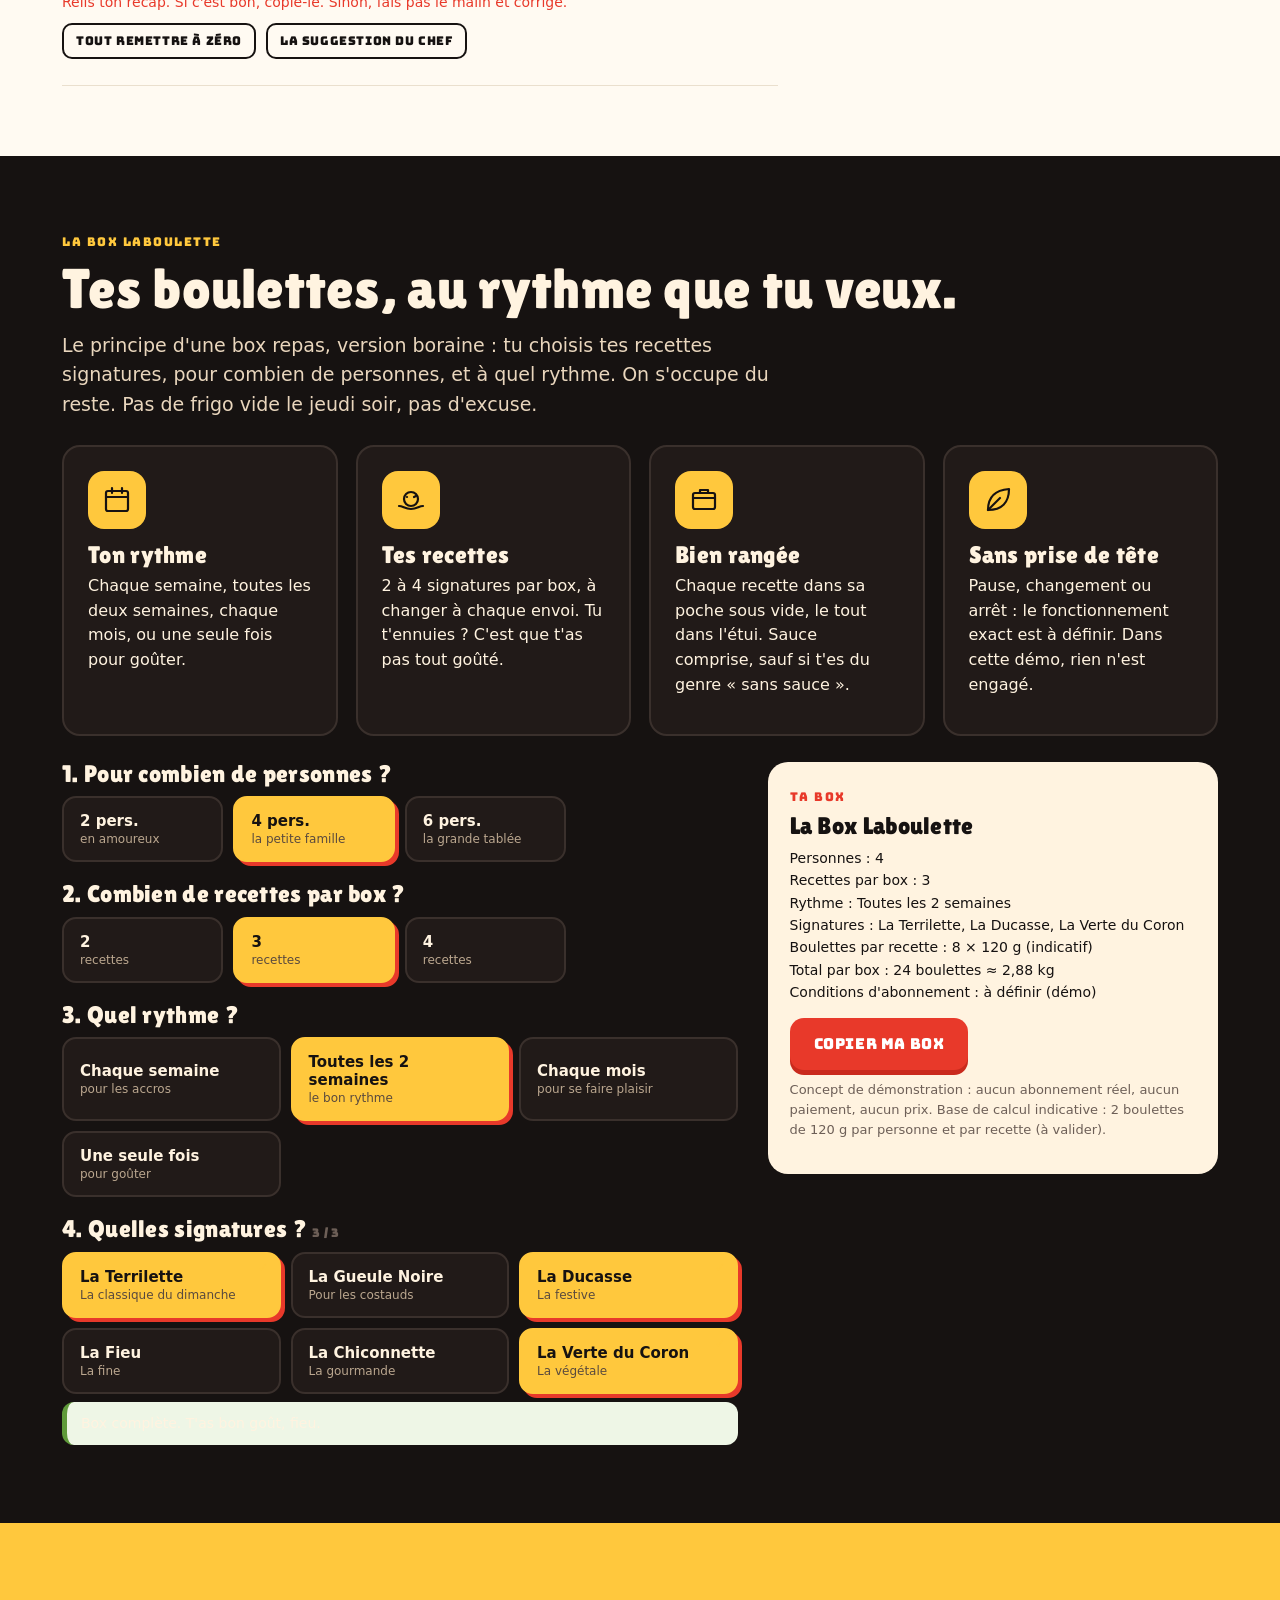
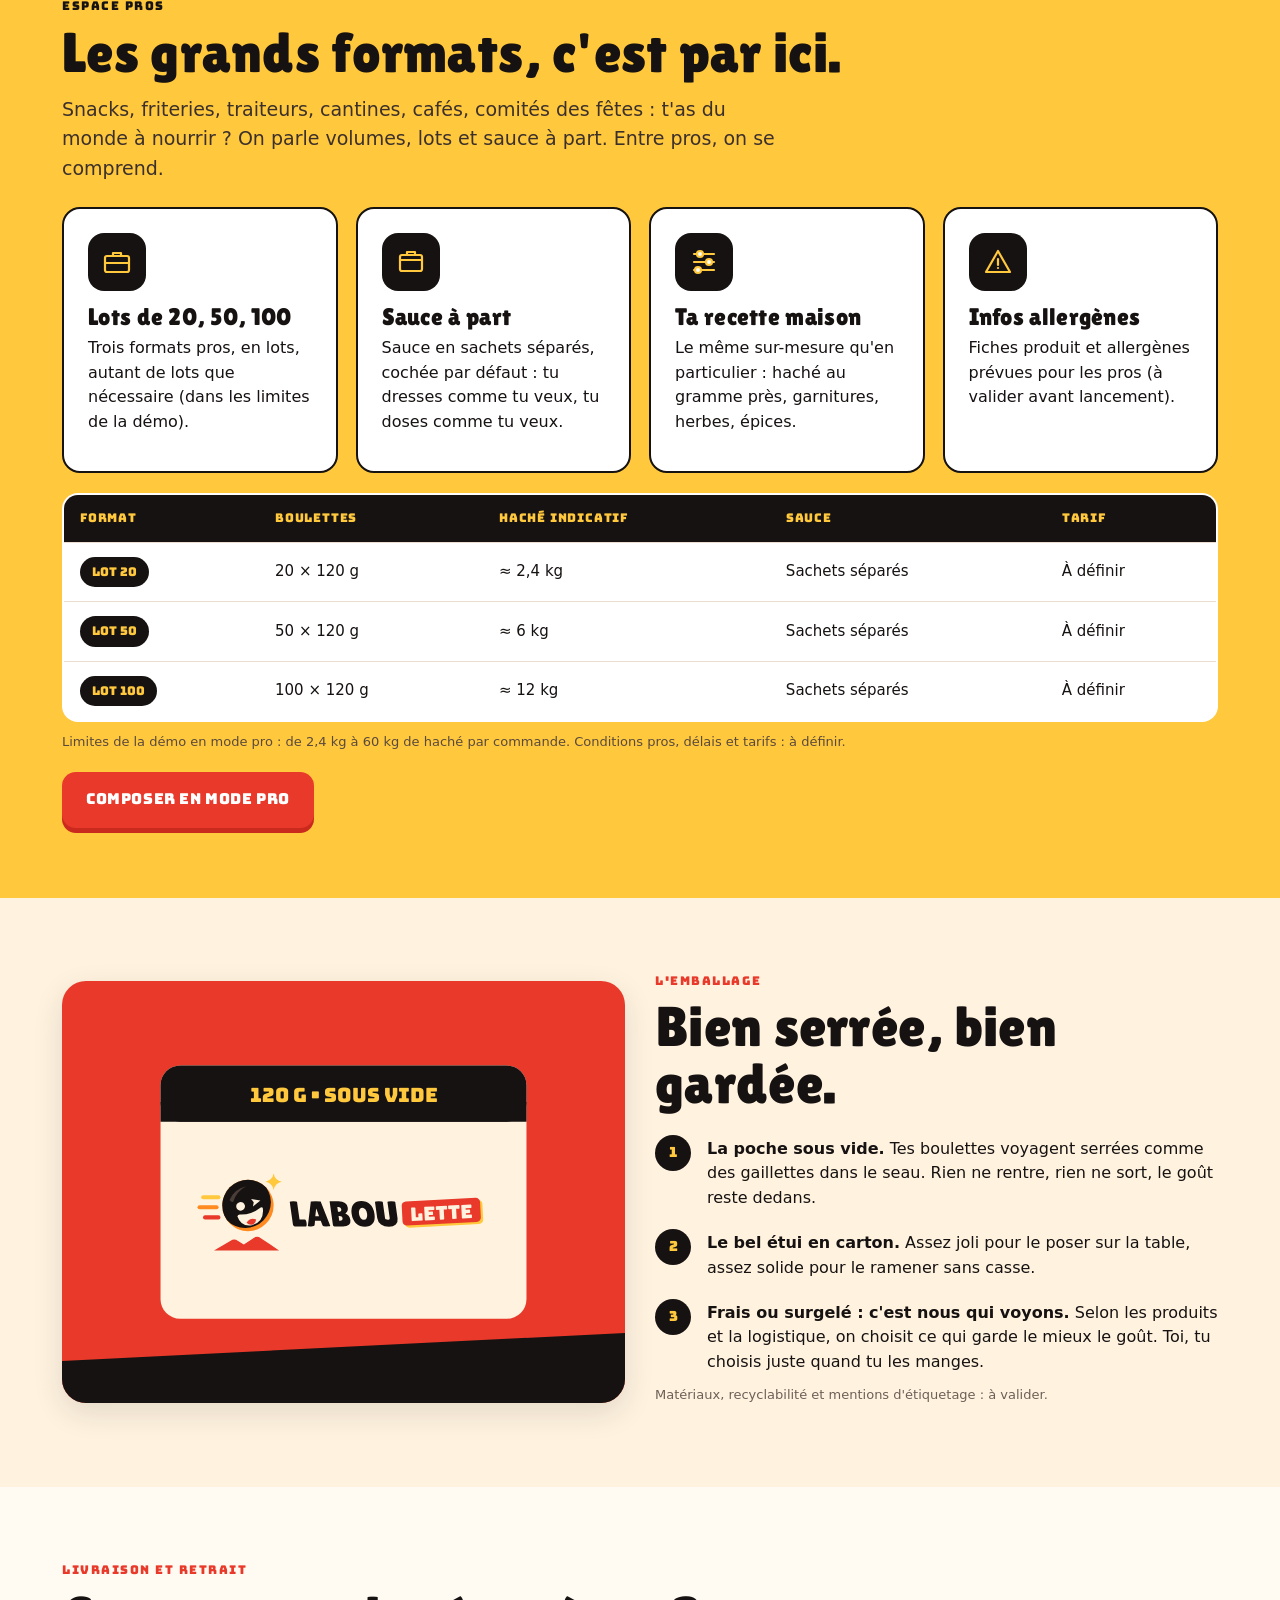
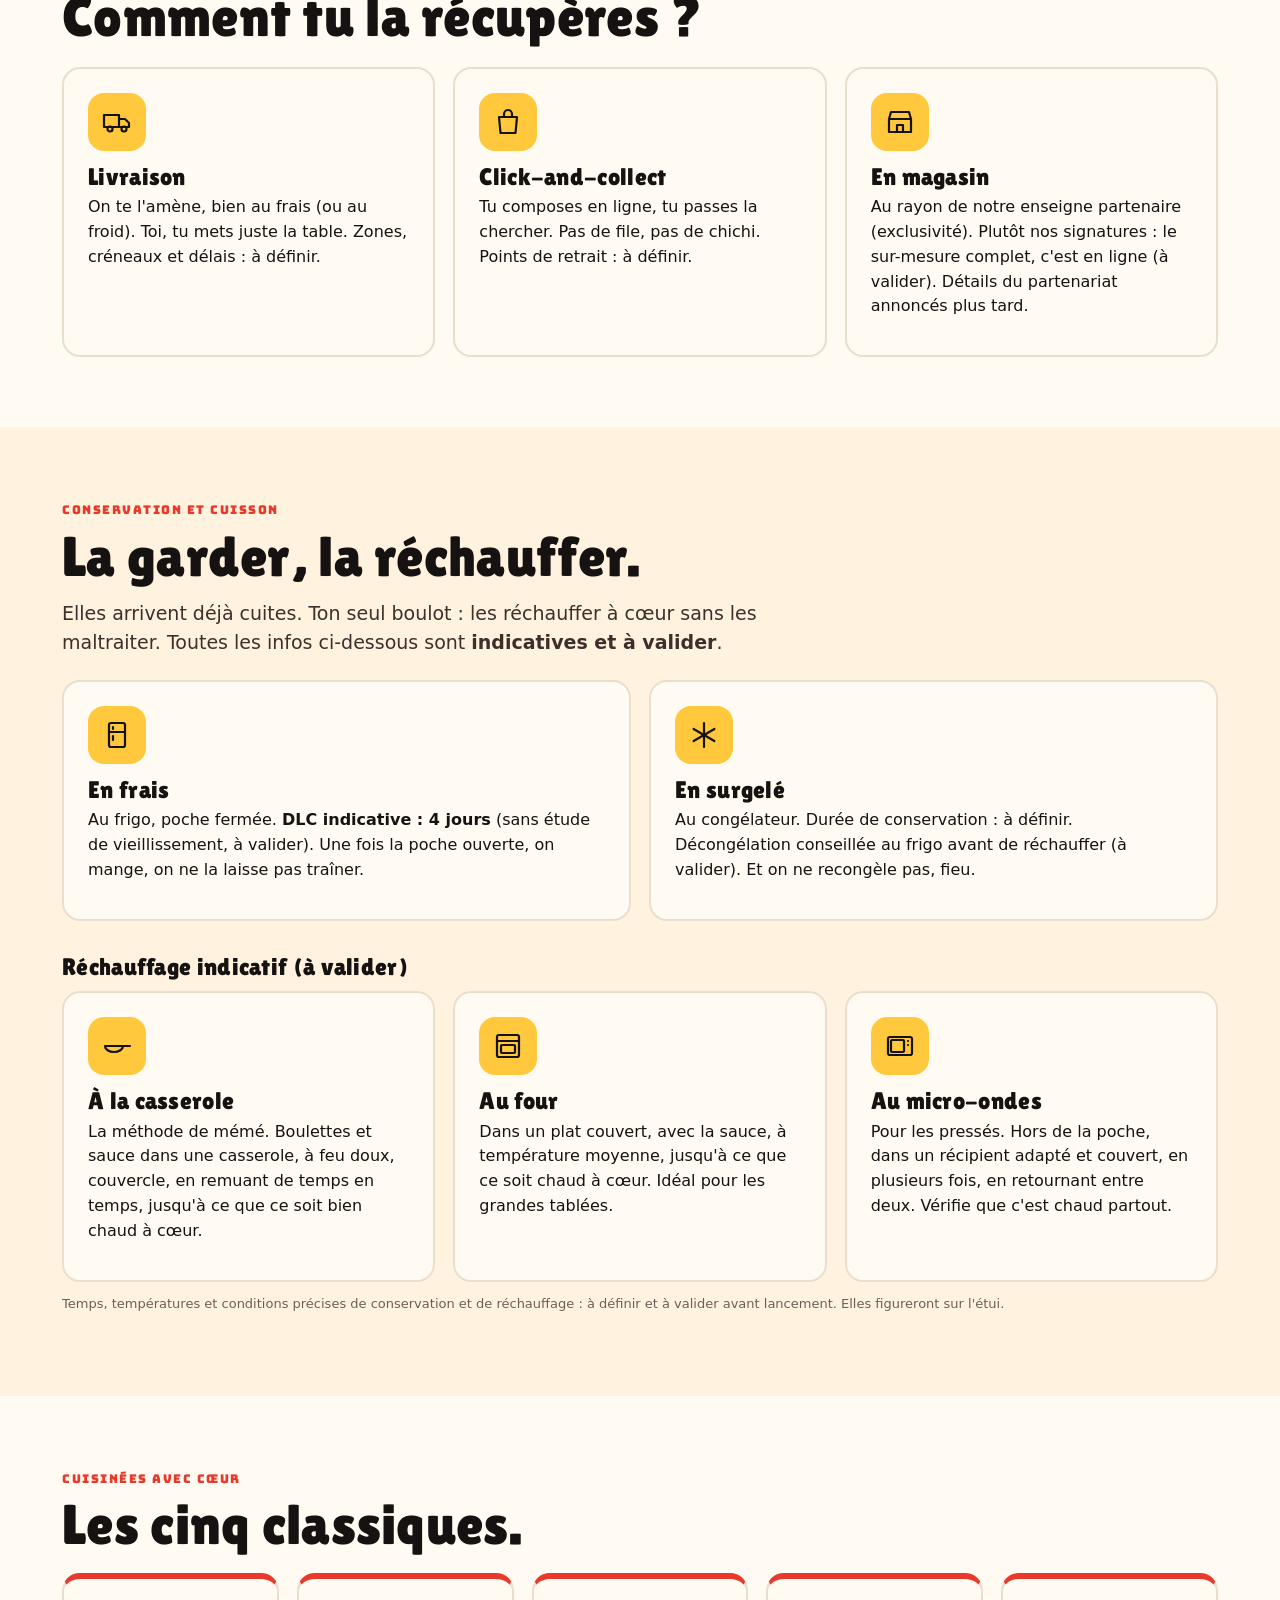
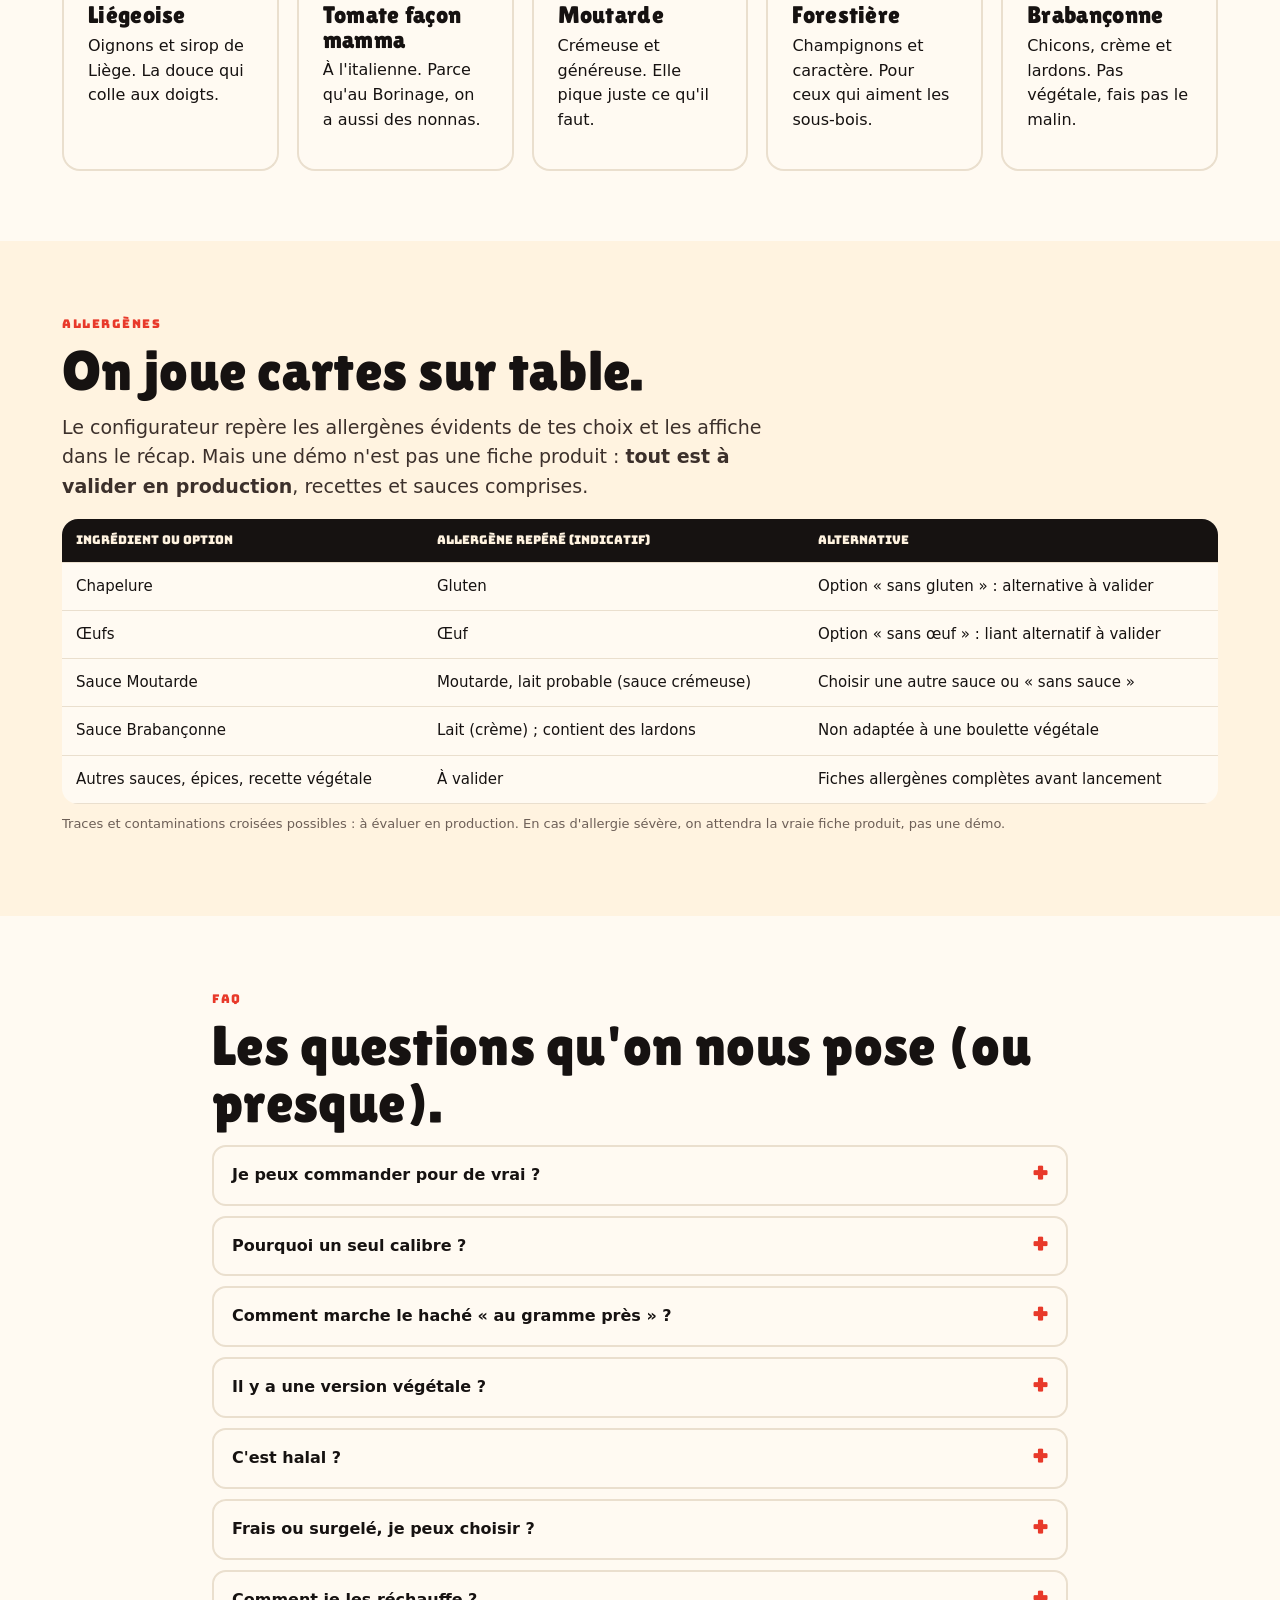
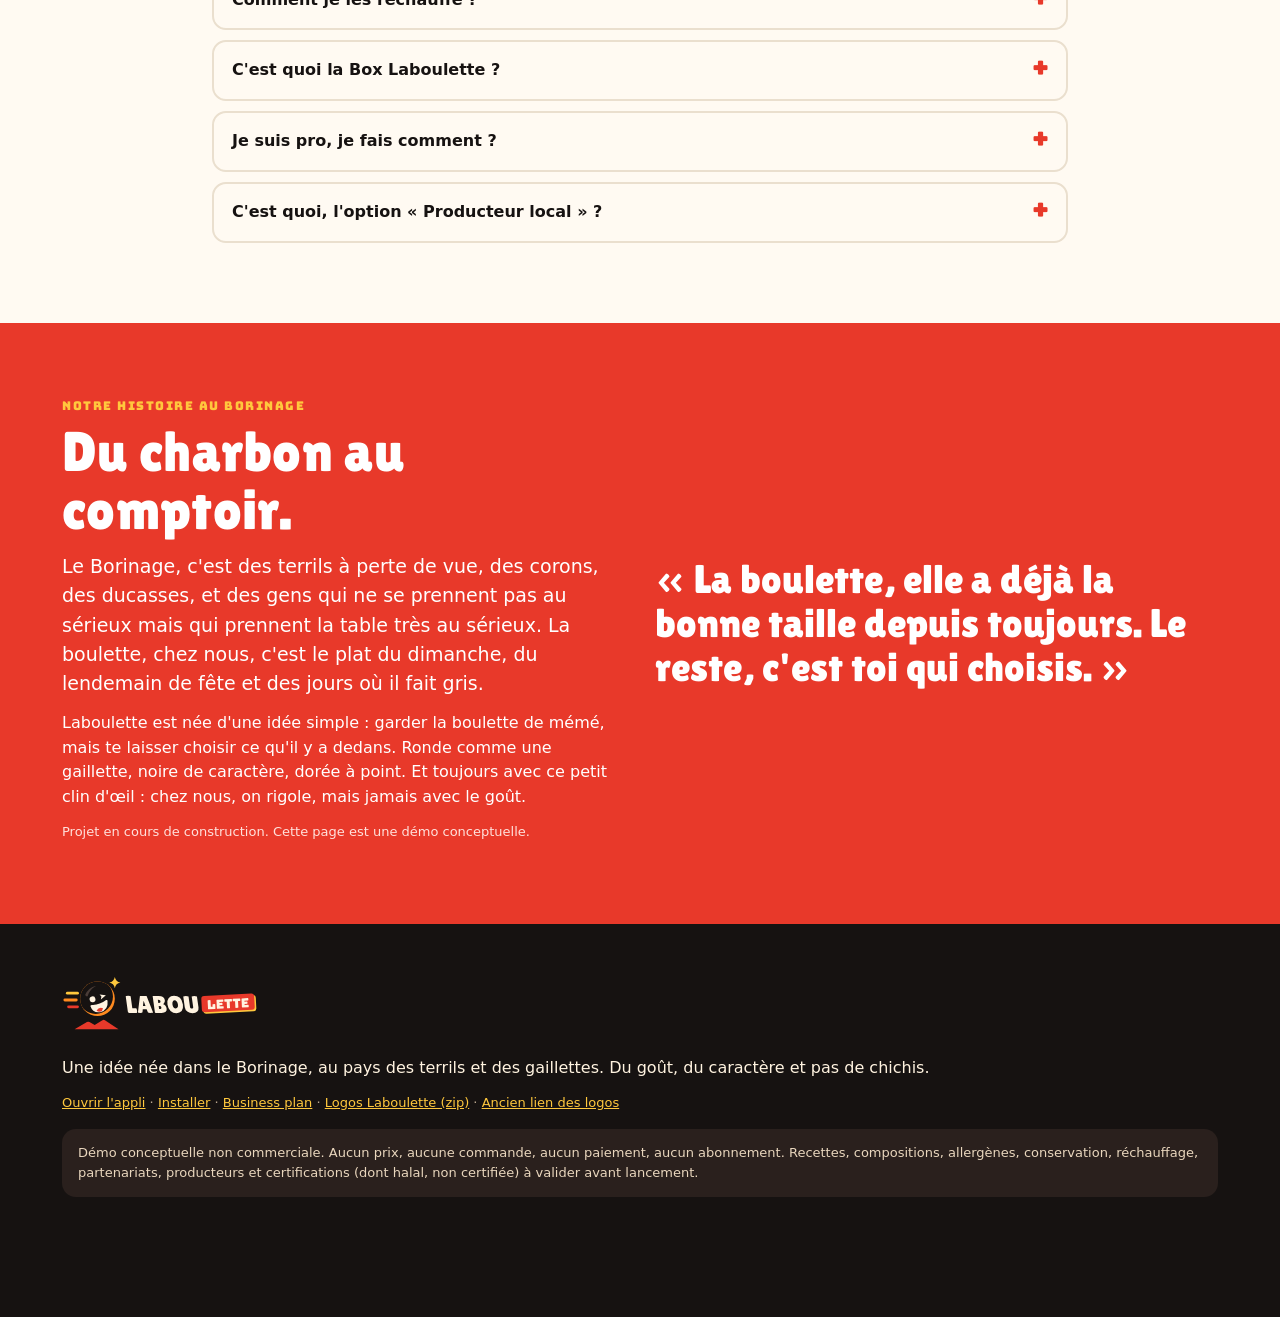
==== commit 54fc71d4: "Business plan Laboulette : page illustrée (document de travail), lien dans le menu et le pied de pag" ====
--- a/index.html
+++ b/index.html
@@ -246,7 +246,7 @@
   <a href="#" aria-label="Laboulette — haut de page"><img src="logo/couleur-fond-fonce/laboulette_horizontal_couleur-fond-fonce.svg" alt="Laboulette"></a>
   <button class="btn small alt menu-btn" id="menuBtn" aria-expanded="false" aria-controls="nav">Menu</button>
   <nav class="nav" id="nav" aria-label="Navigation principale">
-   <a href="#comment">Comment ça marche</a><a href="#signatures">Signatures</a><a href="app/">Composer</a><a href="#box">La Box</a><a href="#pros" class="pro">Espace Pros</a><a href="#faq">FAQ</a>
+   <a href="#comment">Comment ça marche</a><a href="#signatures">Signatures</a><a href="app/">Composer</a><a href="#box">La Box</a><a href="#pros" class="pro">Espace Pros</a><a href="#faq">FAQ</a><a href="business-plan/">Business plan</a>
   </nav>
  </div>
 </header>
@@ -566,7 +566,7 @@
  <div class="wrap">
   <img src="logo/couleur-fond-fonce/laboulette_horizontal_couleur-fond-fonce.svg" alt="Laboulette">
   <p style="margin-top:14px">Une idée née dans le Borinage, au pays des terrils et des gaillettes. Du goût, du caractère et pas de chichis.</p>
-  <p class="small"><a href="app/">Ouvrir l'appli</a> · <a href="app/installer.html">Installer</a> · <a href="laboulette-logos.zip" download>Logos Laboulette (zip)</a> · <a href="la-gaillette-logos.zip" download>Ancien lien des logos</a></p>
+  <p class="small"><a href="app/">Ouvrir l'appli</a> · <a href="app/installer.html">Installer</a> · <a href="business-plan/">Business plan</a> · <a href="laboulette-logos.zip" download>Logos Laboulette (zip)</a> · <a href="la-gaillette-logos.zip" download>Ancien lien des logos</a></p>
   <div class="proto">Démo conceptuelle non commerciale. Aucun prix, aucune commande, aucun paiement, aucun abonnement. Recettes, compositions, allergènes, conservation, réchauffage, partenariats, producteurs et certifications (dont halal, non certifiée) à valider avant lancement.</div>
  </div>
 </footer>
